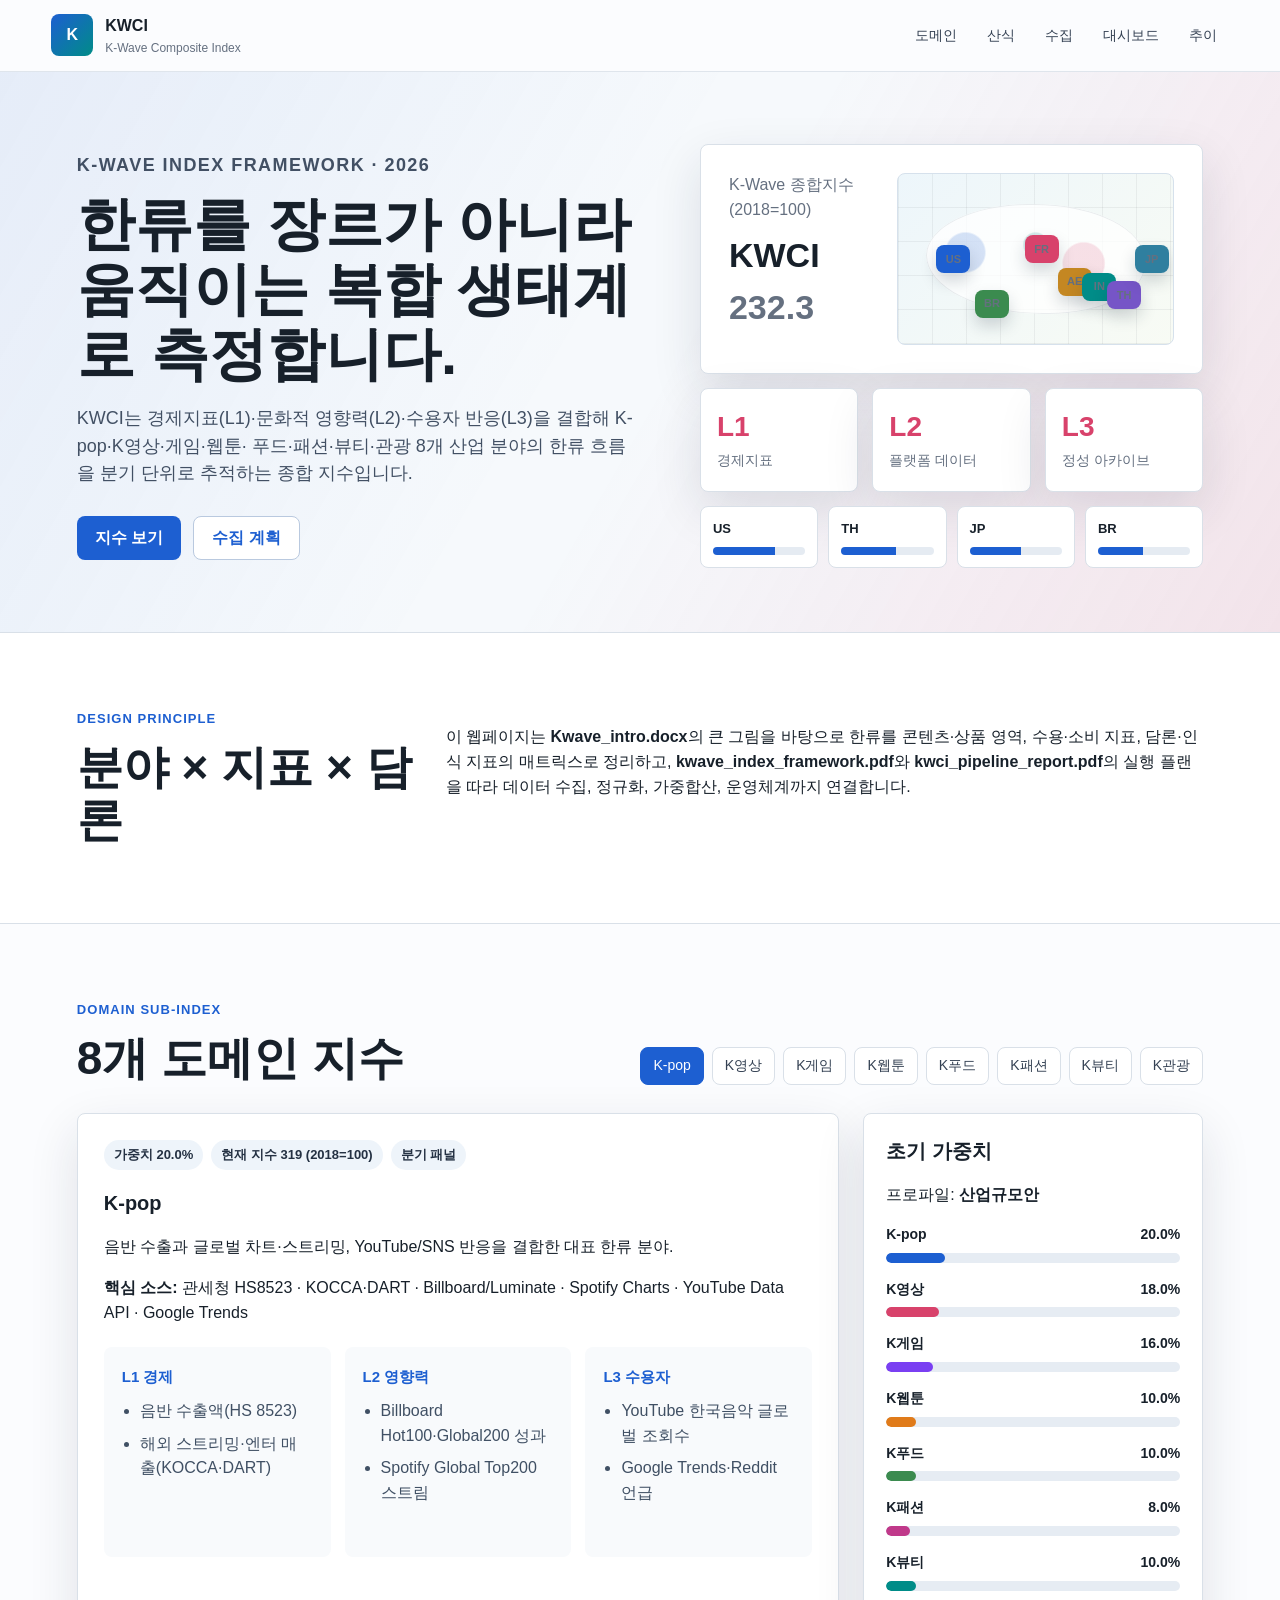
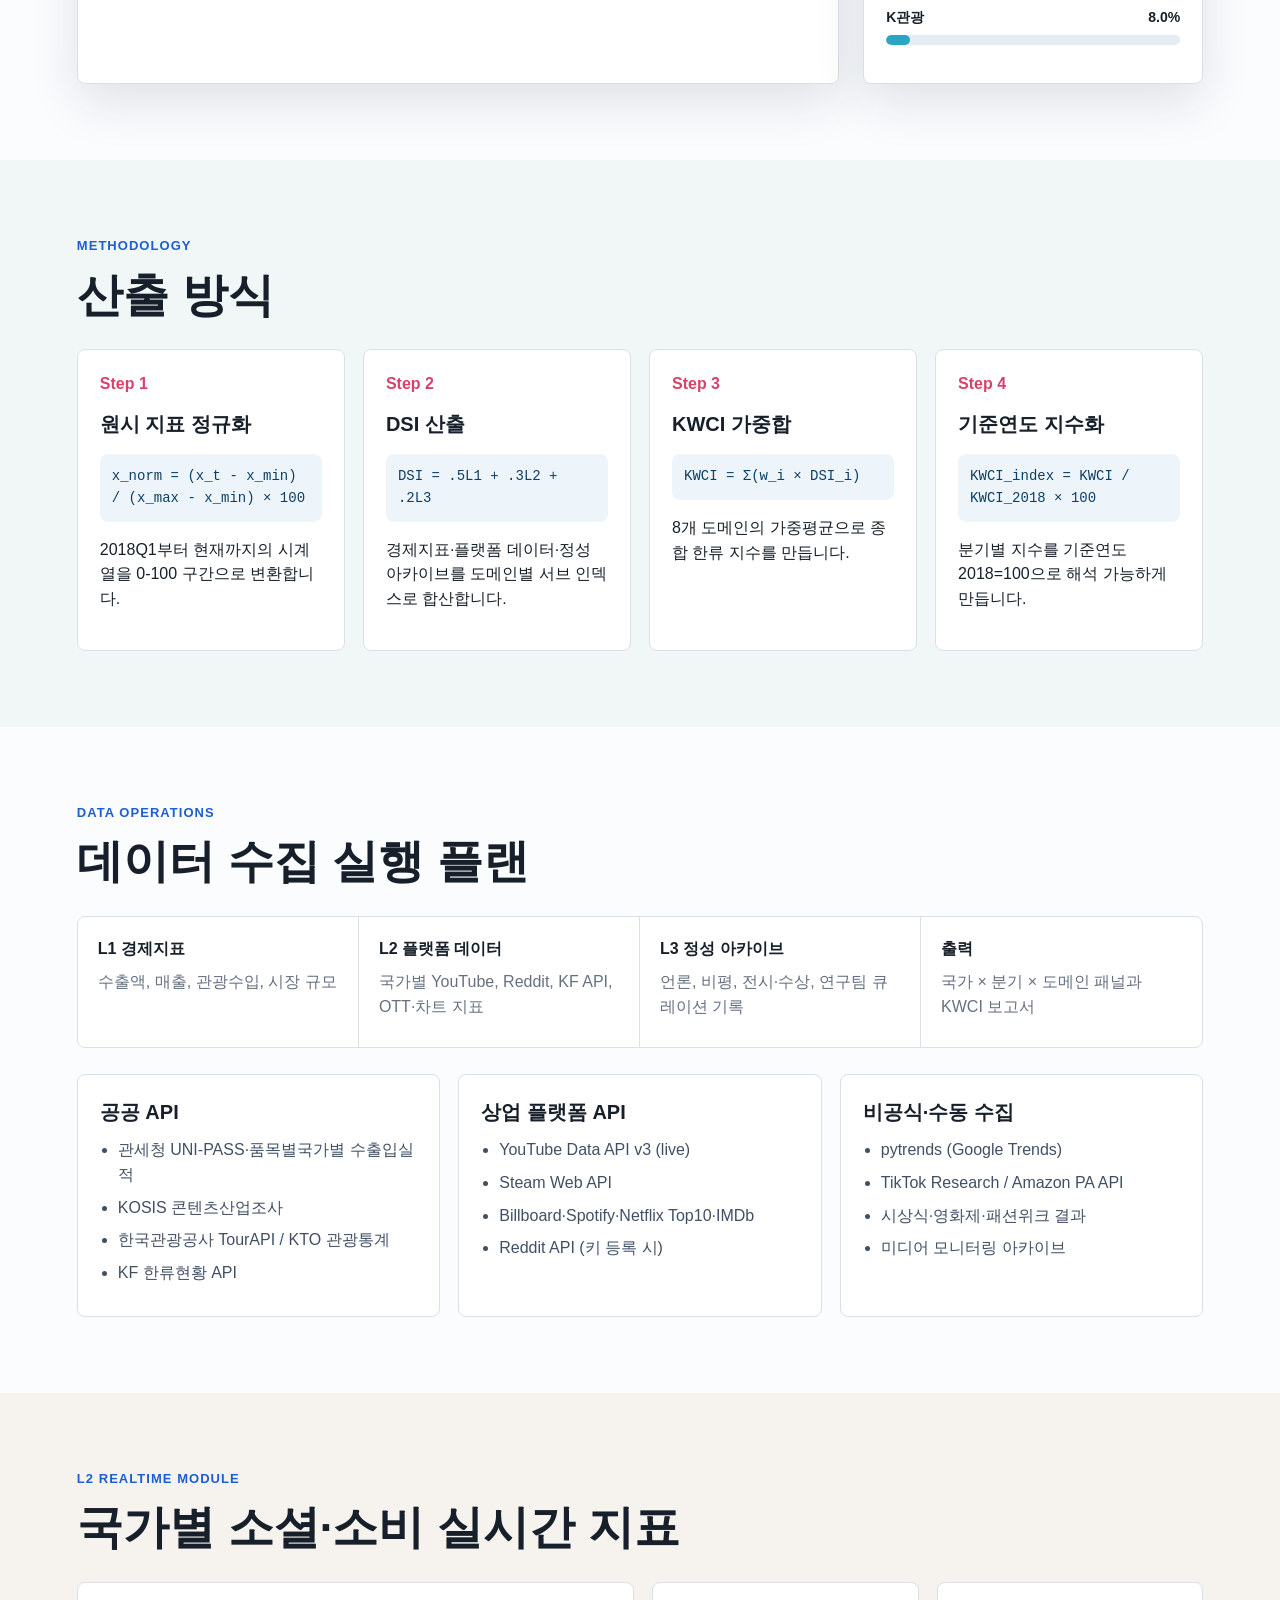
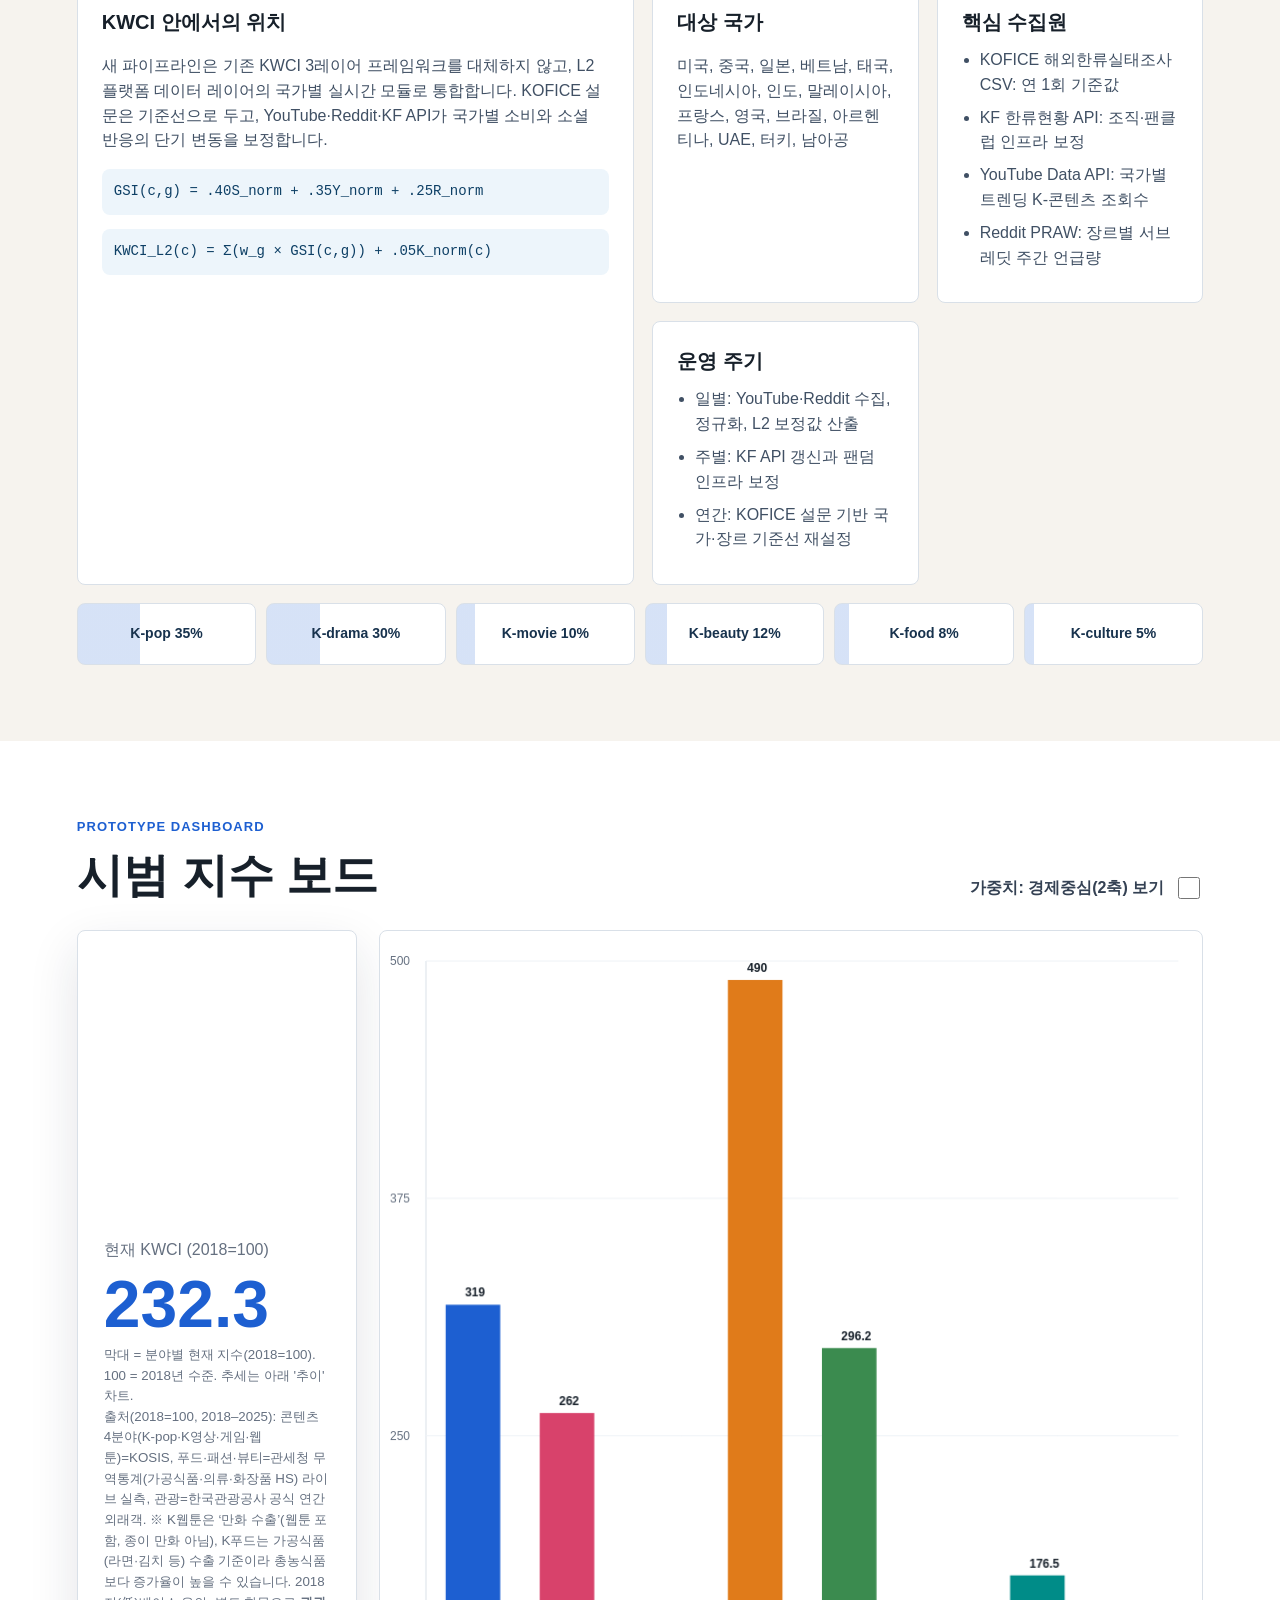
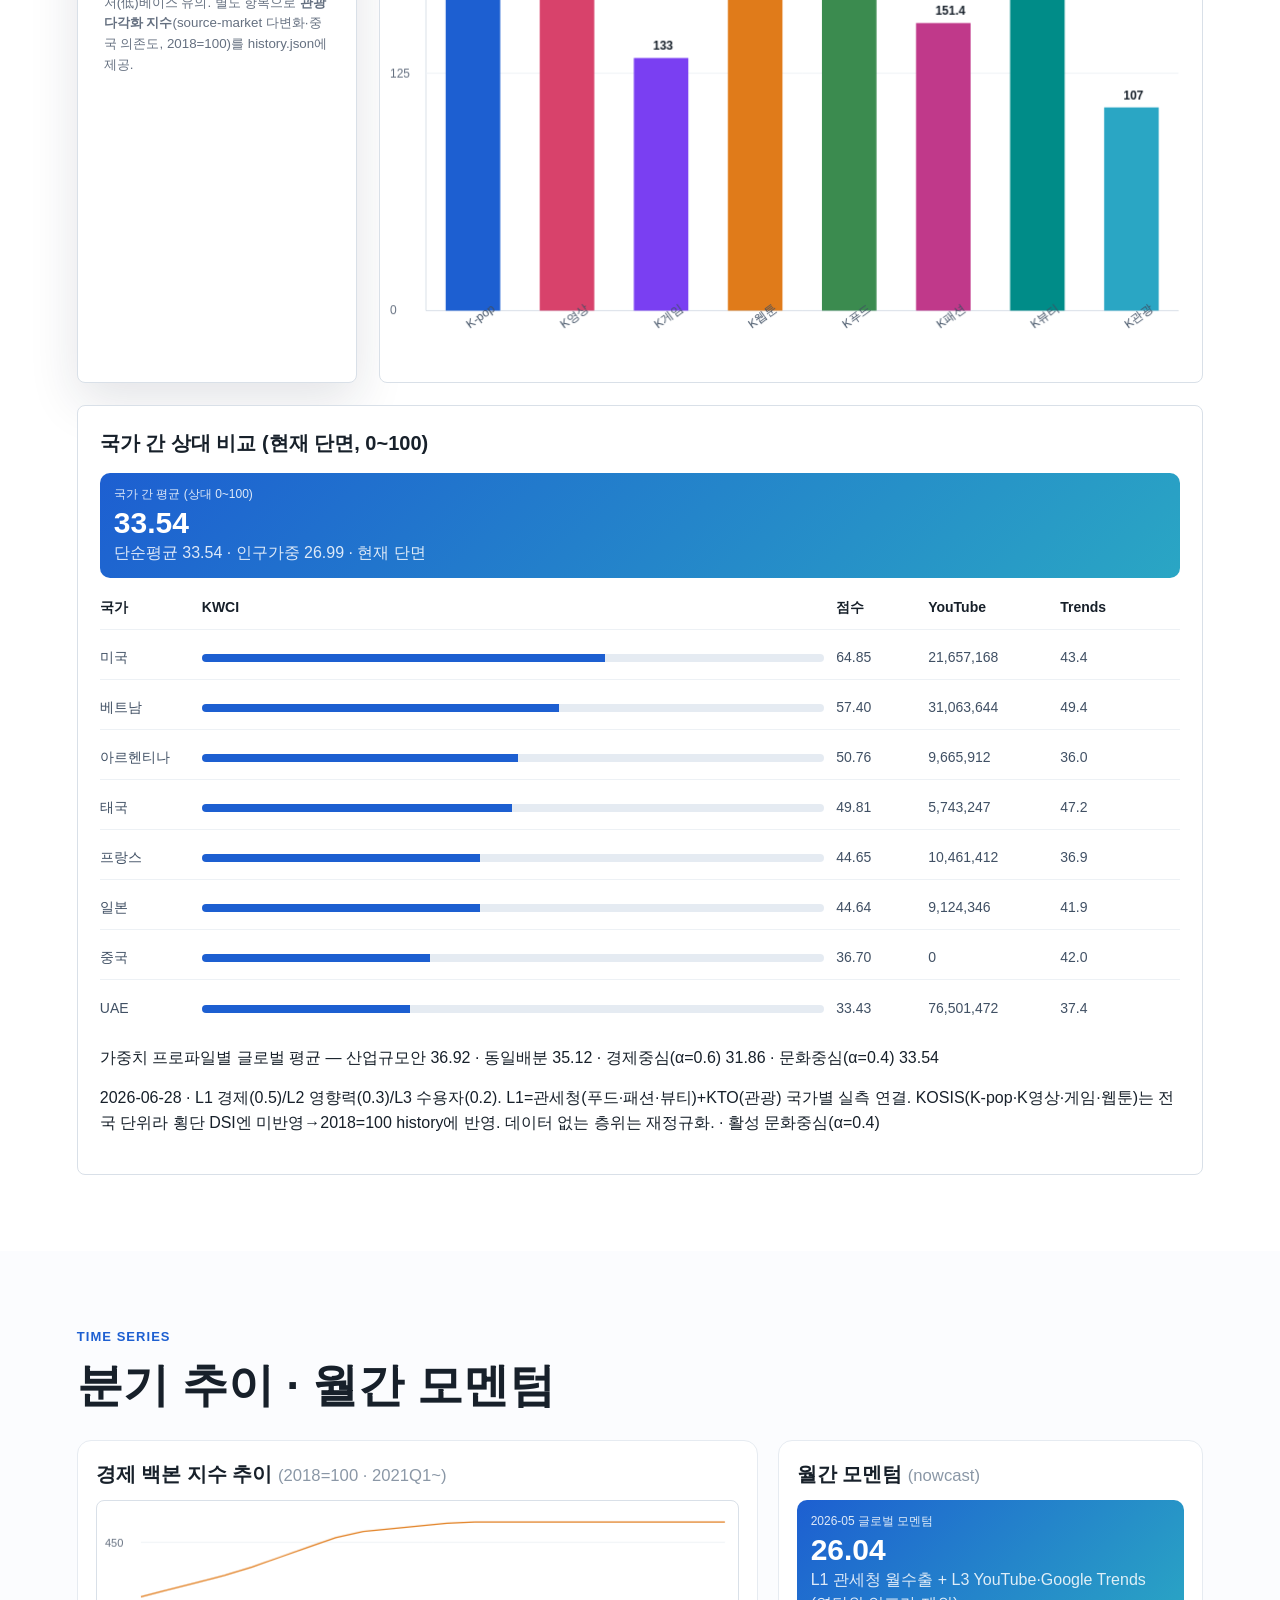
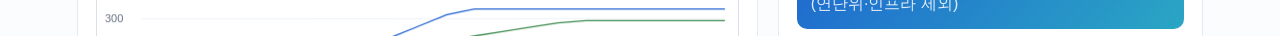
==== index.html @ 72e22518 "Add files via upload" ====
<!doctype html>
<html lang="ko">
<head>
  <meta charset="utf-8">
  <meta name="viewport" content="width=device-width, initial-scale=1">
  <title>KWCI | 종합 한류 지수</title>
  <link rel="stylesheet" href="styles.css">
  <style>
    .trends-grid{display:grid;grid-template-columns:1.6fr 1fr;gap:20px}
    @media(max-width:860px){.trends-grid{grid-template-columns:1fr}}
    .trend-card{background:#fff;border:1px solid #e6ebf1;border-radius:14px;padding:18px}
    .trend-card h3{margin:0 0 10px}
    .trend-card h3 small{color:#8a97a6;font-weight:500}
    #historyChart{width:100%;height:320px}
    .trend-legend{display:flex;flex-wrap:wrap;gap:10px;margin-top:10px}
    .trend-legend .lg{display:inline-flex;align-items:center;gap:5px;font-size:12px;color:#3a4654}
    .trend-legend .lg i{width:12px;height:12px;border-radius:3px;display:inline-block}
    .latest-row.mom{grid-template-columns:1fr 2fr auto}
  </style>
</head>
<body>
  <header class="topbar">
    <a class="brand" href="#overview" aria-label="KWCI 홈">
      <span class="brand-mark">K</span>
      <span>
        <strong>KWCI</strong>
        <small>K-Wave Composite Index</small>
      </span>
    </a>
    <nav aria-label="주요 섹션">
      <a href="#domains">도메인</a>
      <a href="#method">산식</a>
      <a href="#pipeline">수집</a>
      <a href="#dashboard">대시보드</a>
      <a href="#trends">추이</a>
    </nav>
  </header>

  <main>
    <section class="hero" id="overview">
      <div class="hero-copy">
        <p class="eyebrow">K-wave index framework · 2026</p>
        <h1>한류를 장르가 아니라 움직이는 복합 생태계로 측정합니다.</h1>
        <p>
          KWCI는 경제지표(L1)·문화적 영향력(L2)·수용자 반응(L3)을 결합해 K-pop·K영상·게임·웹툰·
          푸드·패션·뷰티·관광 8개 산업 분야의 한류 흐름을 분기 단위로 추적하는 종합 지수입니다.
        </p>
        <div class="hero-actions">
          <a class="button primary" href="#dashboard">지수 보기</a>
          <a class="button secondary" href="#pipeline">수집 계획</a>
        </div>
      </div>
      <div class="hero-panel" aria-label="지수 핵심 구조">
        <div class="score-card map-card">
          <div>
            <span>K-Wave 종합지수 (2018=100)</span>
            <strong>KWCI <span id="heroKwci">—</span></strong>
          </div>
          <div class="mini-map" aria-hidden="true">
            <span class="point us">US</span>
            <span class="point br">BR</span>
            <span class="point fr">FR</span>
            <span class="point ae">AE</span>
            <span class="point in">IN</span>
            <span class="point th">TH</span>
            <span class="point jp">JP</span>
          </div>
        </div>
        <div class="layer-grid">
          <div><b>L1</b><span>경제지표</span></div>
          <div><b>L2</b><span>플랫폼 데이터</span></div>
          <div><b>L3</b><span>정성 아카이브</span></div>
        </div>
        <div class="signal-strip" aria-label="국가별 샘플 지수">
          <span><b>US</b><i style="--v:67%"></i></span>
          <span><b>TH</b><i style="--v:59%"></i></span>
          <span><b>JP</b><i style="--v:55%"></i></span>
          <span><b>BR</b><i style="--v:49%"></i></span>
        </div>
      </div>
    </section>

    <section class="section intro">
      <div>
        <p class="eyebrow">Design Principle</p>
        <h2>분야 × 지표 × 담론</h2>
      </div>
      <p>
        이 웹페이지는 <b>Kwave_intro.docx</b>의 큰 그림을 바탕으로 한류를 콘텐츠·상품 영역,
        수용·소비 지표, 담론·인식 지표의 매트릭스로 정리하고, <b>kwave_index_framework.pdf</b>와
        <b>kwci_pipeline_report.pdf</b>의 실행 플랜을 따라 데이터 수집, 정규화, 가중합산, 운영체계까지 연결합니다.
      </p>
    </section>

    <section class="section" id="domains">
      <div class="section-head">
        <div>
          <p class="eyebrow">Domain Sub-Index</p>
          <h2>8개 도메인 지수</h2>
        </div>
        <div class="tabs" role="tablist" aria-label="도메인 선택"></div>
      </div>
      <div class="domain-layout">
        <article class="domain-detail" aria-live="polite"></article>
        <aside class="weight-panel">
          <h3>초기 가중치</h3>
          <div class="weight-list"></div>
        </aside>
      </div>
    </section>

    <section class="section method" id="method">
      <div class="section-head">
        <div>
          <p class="eyebrow">Methodology</p>
          <h2>산출 방식</h2>
        </div>
      </div>
      <div class="method-grid">
        <article>
          <span>Step 1</span>
          <h3>원시 지표 정규화</h3>
          <code>x_norm = (x_t - x_min) / (x_max - x_min) × 100</code>
          <p>2018Q1부터 현재까지의 시계열을 0-100 구간으로 변환합니다.</p>
        </article>
        <article>
          <span>Step 2</span>
          <h3>DSI 산출</h3>
          <code>DSI = .5L1 + .3L2 + .2L3</code>
          <p>경제지표·플랫폼 데이터·정성 아카이브를 도메인별 서브 인덱스로 합산합니다.</p>
        </article>
        <article>
          <span>Step 3</span>
          <h3>KWCI 가중합</h3>
          <code>KWCI = Σ(w_i × DSI_i)</code>
          <p>8개 도메인의 가중평균으로 종합 한류 지수를 만듭니다.</p>
        </article>
        <article>
          <span>Step 4</span>
          <h3>기준연도 지수화</h3>
          <code>KWCI_index = KWCI / KWCI_2018 × 100</code>
          <p>분기별 지수를 기준연도 2018=100으로 해석 가능하게 만듭니다.</p>
        </article>
      </div>
    </section>

    <section class="section pipeline" id="pipeline">
      <div class="section-head">
        <div>
          <p class="eyebrow">Data Operations</p>
          <h2>데이터 수집 실행 플랜</h2>
        </div>
      </div>
      <div class="pipeline-track">
        <div><b>L1 경제지표</b><span>수출액, 매출, 관광수입, 시장 규모</span></div>
        <div><b>L2 플랫폼 데이터</b><span>국가별 YouTube, Reddit, KF API, OTT·차트 지표</span></div>
        <div><b>L3 정성 아카이브</b><span>언론, 비평, 전시·수상, 연구팀 큐레이션 기록</span></div>
        <div><b>출력</b><span>국가 × 분기 × 도메인 패널과 KWCI 보고서</span></div>
      </div>
      <div class="source-grid"></div>
    </section>

    <section class="section l2-module" id="l2-module">
      <div class="section-head">
        <div>
          <p class="eyebrow">L2 Realtime Module</p>
          <h2>국가별 소셜·소비 실시간 지표</h2>
        </div>
      </div>
      <div class="module-layout">
        <article class="module-card lead">
          <h3>KWCI 안에서의 위치</h3>
          <p>
            새 파이프라인은 기존 KWCI 3레이어 프레임워크를 대체하지 않고, L2 플랫폼 데이터 레이어의
            국가별 실시간 모듈로 통합합니다. KOFICE 설문은 기준선으로 두고, YouTube·Reddit·KF API가
            국가별 소비와 소셜 반응의 단기 변동을 보정합니다.
          </p>
          <code>GSI(c,g) = .40S_norm + .35Y_norm + .25R_norm</code>
          <code>KWCI_L2(c) = Σ(w_g × GSI(c,g)) + .05K_norm(c)</code>
        </article>
        <article class="module-card">
          <h3>대상 국가</h3>
          <p>미국, 중국, 일본, 베트남, 태국, 인도네시아, 인도, 말레이시아, 프랑스, 영국, 브라질, 아르헨티나, UAE, 터키, 남아공</p>
        </article>
        <article class="module-card">
          <h3>핵심 수집원</h3>
          <ul>
            <li>KOFICE 해외한류실태조사 CSV: 연 1회 기준값</li>
            <li>KF 한류현황 API: 조직·팬클럽 인프라 보정</li>
            <li>YouTube Data API: 국가별 트렌딩 K-콘텐츠 조회수</li>
            <li>Reddit PRAW: 장르별 서브레딧 주간 언급량</li>
          </ul>
        </article>
        <article class="module-card">
          <h3>운영 주기</h3>
          <ul>
            <li>일별: YouTube·Reddit 수집, 정규화, L2 보정값 산출</li>
            <li>주별: KF API 갱신과 팬덤 인프라 보정</li>
            <li>연간: KOFICE 설문 기반 국가·장르 기준선 재설정</li>
          </ul>
        </article>
      </div>
      <div class="genre-strip" aria-label="L2 장르 가중치">
        <span style="--w:35">K-pop 35%</span>
        <span style="--w:30">K-drama 30%</span>
        <span style="--w:10">K-movie 10%</span>
        <span style="--w:12">K-beauty 12%</span>
        <span style="--w:8">K-food 8%</span>
        <span style="--w:5">K-culture 5%</span>
      </div>
    </section>

    <section class="section dashboard" id="dashboard">
      <div class="section-head">
        <div>
          <p class="eyebrow">Prototype Dashboard</p>
          <h2>시범 지수 보드</h2>
        </div>
        <label class="control">
          <span>가중치: 경제중심(2축) 보기</span>
          <input type="checkbox" id="diversityToggle">
        </label>
      </div>
      <div class="dashboard-grid">
        <div class="index-meter">
          <span>현재 KWCI (2018=100)</span>
          <strong id="kwciValue">—</strong>
          <small>막대 = 분야별 현재 지수(2018=100). 100 = 2018년 수준. 추세는 아래 '추이' 차트.</small>
          <small class="src-note">출처(2018=100, 2018–2025): 콘텐츠 4분야(K-pop·K영상·게임·웹툰)=KOSIS, 푸드·패션·뷰티=관세청 무역통계(가공식품·의류·화장품 HS) 라이브 실측, 관광=한국관광공사 공식 연간 외래객. ※ K웹툰은 ‘만화 수출’(웹툰 포함, 종이 만화 아님), K푸드는 가공식품(라면·김치 등) 수출 기준이라 총농식품보다 증가율이 높을 수 있습니다. 2018 저(低)베이스 유의. 별도 항목으로 <b>관광 다각화 지수</b>(source-market 다변화·중국 의존도, 2018=100)를 history.json에 제공.</small>
        </div>
        <canvas id="barChart" width="900" height="420" aria-label="도메인별 DSI 막대그래프"></canvas>
        <div class="live-panel">
          <h3>국가 간 상대 비교 (현재 단면, 0~100)</h3>
          <div id="l2Latest">아직 산출 파일을 읽지 못했습니다.</div>
        </div>
      </div>
    </section>

    <section class="section trends" id="trends">
      <div class="section-head">
        <div>
          <p class="eyebrow">Time Series</p>
          <h2>분기 추이 · 월간 모멘텀</h2>
        </div>
      </div>
      <div class="trends-grid">
        <div class="trend-card">
          <h3>경제 백본 지수 추이 <small>(2018=100 · 2021Q1~)</small></h3>
          <canvas id="historyChart" height="320" aria-label="분기별 경제 백본 지수 라인차트"></canvas>
          <div id="historyLegend" class="trend-legend"></div>
          <p class="muted-line" id="historyNote"></p>
        </div>
        <div class="trend-card">
          <h3>월간 모멘텀 <small>(nowcast)</small></h3>
          <div id="momentumPanel">아직 산출 파일을 읽지 못했습니다.</div>
        </div>
      </div>
    </section>
  </main>

  <footer>
    <p>Source basis: Kwave_intro.docx · kwave_index_framework.pdf · kwci_pipeline_report.pdf</p>
    <p>Built as a local prototype for data collection, research writing, and visual design.</p>
  </footer>

  <script src="script.js"></script>
</body>
</html>
---- styles.css ----
:root {
  color-scheme: light;
  --ink: #17202a;
  --muted: #657080;
  --line: #d9e0e8;
  --paper: #fbfcfe;
  --panel: #ffffff;
  --blue: #1d5fd1;
  --teal: #008c88;
  --rose: #d8426b;
  --gold: #c48722;
  --green: #3b8b4f;
  --shadow: 0 18px 50px rgba(24, 37, 56, 0.12);
}

* {
  box-sizing: border-box;
}

html {
  scroll-behavior: smooth;
}

body {
  margin: 0;
  font-family: "Segoe UI", "Noto Sans KR", Arial, sans-serif;
  color: var(--ink);
  background: var(--paper);
  line-height: 1.55;
}

a {
  color: inherit;
  text-decoration: none;
}

.topbar {
  position: sticky;
  top: 0;
  z-index: 20;
  display: flex;
  align-items: center;
  justify-content: space-between;
  min-height: 72px;
  padding: 12px clamp(20px, 4vw, 64px);
  border-bottom: 1px solid rgba(217, 224, 232, 0.8);
  background: rgba(251, 252, 254, 0.92);
  backdrop-filter: blur(16px);
}

.brand {
  display: inline-flex;
  align-items: center;
  gap: 12px;
}

.brand-mark {
  display: grid;
  width: 42px;
  height: 42px;
  place-items: center;
  border-radius: 8px;
  color: #fff;
  background: linear-gradient(135deg, var(--blue), var(--teal));
  font-weight: 800;
}

.brand strong,
.brand small {
  display: block;
}

.brand small {
  color: var(--muted);
  font-size: 12px;
}

nav {
  display: flex;
  gap: 6px;
}

nav a,
.button,
.tabs button {
  border-radius: 8px;
  transition: 0.18s ease;
}

nav a {
  padding: 9px 12px;
  color: #344153;
  font-size: 14px;
}

nav a:hover,
.tabs button:hover {
  background: #edf3fa;
}

.hero {
  display: grid;
  grid-template-columns: minmax(0, 1fr) minmax(360px, 0.9fr);
  gap: clamp(28px, 5vw, 64px);
  min-height: auto;
  padding: clamp(44px, 6vw, 72px) clamp(20px, 6vw, 90px) clamp(36px, 5vw, 64px);
  align-items: center;
  background:
    linear-gradient(120deg, rgba(29, 95, 209, 0.08), transparent 46%),
    linear-gradient(300deg, rgba(216, 66, 107, 0.12), transparent 48%),
    #f6f9fc;
}

.hero h1 {
  max-width: 900px;
  margin: 0;
  font-size: clamp(34px, 4.6vw, 58px);
  line-height: 1.12;
  letter-spacing: 0;
}

.hero p {
  max-width: 720px;
  color: #425064;
  font-size: 18px;
}

.eyebrow {
  margin: 0 0 12px;
  color: var(--blue);
  font-size: 13px;
  font-weight: 800;
  letter-spacing: 0.08em;
  text-transform: uppercase;
}

.hero-actions {
  display: flex;
  flex-wrap: wrap;
  gap: 12px;
  margin-top: 28px;
}

.button {
  display: inline-flex;
  align-items: center;
  min-height: 44px;
  padding: 0 18px;
  font-weight: 700;
}

.button.primary {
  color: #fff;
  background: var(--blue);
}

.button.primary:hover {
  background: #154ba7;
}

.button.secondary {
  color: var(--blue);
  border: 1px solid #b9c9df;
  background: #fff;
}

.hero-panel {
  display: grid;
  gap: 14px;
}

.score-card,
.layer-grid div,
.domain-detail,
.weight-panel,
.method-grid article,
.source-grid article,
.module-card,
.index-meter {
  border: 1px solid var(--line);
  border-radius: 8px;
  background: var(--panel);
  box-shadow: var(--shadow);
}

.score-card {
  padding: 28px;
}

.map-card {
  display: grid;
  grid-template-columns: minmax(150px, 0.42fr) minmax(0, 1fr);
  gap: 18px;
  align-items: stretch;
}

.score-card span,
.index-meter span,
.index-meter small {
  color: var(--muted);
}

.score-card strong {
  display: block;
  margin-top: 6px;
  font-size: 34px;
}

.mini-map {
  position: relative;
  min-height: 172px;
  overflow: hidden;
  border: 1px solid #d6e1ec;
  border-radius: 8px;
  background:
    linear-gradient(90deg, rgba(23, 32, 42, 0.06) 1px, transparent 1px),
    linear-gradient(0deg, rgba(23, 32, 42, 0.06) 1px, transparent 1px),
    linear-gradient(135deg, #edf6fb, #f8fbf4);
  background-size: 34px 34px, 34px 34px, auto;
}

.mini-map::before {
  position: absolute;
  inset: 30px 28px;
  content: "";
  border-radius: 48% 52% 45% 55%;
  background:
    radial-gradient(circle at 18% 44%, rgba(29, 95, 209, 0.18) 0 10%, transparent 11%),
    radial-gradient(circle at 50% 37%, rgba(0, 140, 136, 0.16) 0 9%, transparent 10%),
    radial-gradient(circle at 72% 54%, rgba(216, 66, 107, 0.16) 0 12%, transparent 13%),
    rgba(255, 255, 255, 0.76);
  box-shadow: inset 0 0 0 1px rgba(101, 112, 128, 0.12);
}

.point {
  position: absolute;
  z-index: 1;
  display: grid;
  width: 34px;
  height: 28px;
  place-items: center;
  border-radius: 8px;
  color: #fff;
  background: var(--blue);
  font-size: 11px;
  font-weight: 800;
  box-shadow: 0 8px 16px rgba(24, 37, 56, 0.18);
}

.point.us { left: 14%; top: 42%; background: var(--blue); }
.point.br { left: 28%; top: 68%; background: var(--green); }
.point.fr { left: 46%; top: 36%; background: var(--rose); }
.point.ae { left: 58%; top: 55%; background: var(--gold); }
.point.in { left: 67%; top: 58%; background: var(--teal); }
.point.th { left: 76%; top: 63%; background: #7655c7; }
.point.jp { left: 86%; top: 42%; background: #2f7f9f; }

.layer-grid {
  display: grid;
  grid-template-columns: repeat(3, 1fr);
  gap: 14px;
}

.layer-grid div {
  min-height: 104px;
  padding: 16px;
}

.layer-grid b {
  display: block;
  color: var(--rose);
  font-size: 28px;
}

.layer-grid span {
  color: var(--muted);
  font-size: 14px;
}

.signal-strip {
  display: grid;
  grid-template-columns: repeat(4, 1fr);
  gap: 10px;
}

.signal-strip span {
  display: grid;
  gap: 8px;
  min-height: 58px;
  padding: 12px;
  border: 1px solid var(--line);
  border-radius: 8px;
  background: #fff;
}

.signal-strip b {
  font-size: 13px;
}

.signal-strip i {
  display: block;
  height: 8px;
  border-radius: 999px;
  background:
    linear-gradient(90deg, var(--blue) var(--v), #e5ebf2 0);
}

.section {
  padding: 76px clamp(20px, 6vw, 90px);
}

.intro {
  display: grid;
  grid-template-columns: minmax(220px, 0.45fr) minmax(0, 1fr);
  gap: 28px;
  border-top: 1px solid var(--line);
  border-bottom: 1px solid var(--line);
  background: #fff;
}

h2 {
  margin: 0;
  font-size: clamp(28px, 4vw, 46px);
  line-height: 1.15;
  letter-spacing: 0;
}

h3 {
  margin: 0 0 10px;
  font-size: 20px;
}

.section-head {
  display: flex;
  align-items: end;
  justify-content: space-between;
  gap: 24px;
  margin-bottom: 28px;
}

.tabs {
  display: flex;
  flex-wrap: wrap;
  justify-content: flex-end;
  gap: 8px;
}

.tabs button {
  min-height: 38px;
  border: 1px solid var(--line);
  padding: 0 12px;
  color: #344153;
  background: #fff;
  cursor: pointer;
  font: inherit;
  font-size: 14px;
}

.tabs button[aria-selected="true"] {
  color: #fff;
  border-color: var(--blue);
  background: var(--blue);
}

.domain-layout {
  display: grid;
  grid-template-columns: minmax(0, 1fr) 340px;
  gap: 24px;
}

.domain-detail {
  min-height: 470px;
  padding: 26px;
}

.domain-kicker {
  display: flex;
  flex-wrap: wrap;
  gap: 8px;
  margin-bottom: 18px;
}

.pill {
  display: inline-flex;
  align-items: center;
  min-height: 30px;
  border-radius: 999px;
  padding: 0 10px;
  color: #243143;
  background: #eef4fa;
  font-size: 13px;
  font-weight: 700;
}

.indicator-grid {
  display: grid;
  grid-template-columns: repeat(3, 1fr);
  gap: 14px;
  margin-top: 22px;
}

.indicator-grid article {
  min-height: 210px;
  border-radius: 8px;
  padding: 18px;
  background: #f8fafc;
}

.indicator-grid h4 {
  margin: 0 0 10px;
  color: var(--blue);
  font-size: 15px;
}

.indicator-grid ul,
.source-grid ul {
  margin: 0;
  padding-left: 18px;
}

.indicator-grid li,
.source-grid li {
  margin: 8px 0;
  color: #405064;
}

.weight-panel {
  padding: 22px;
}

.weight-row {
  margin: 16px 0;
}

.weight-row header {
  display: flex;
  justify-content: space-between;
  margin-bottom: 7px;
  font-size: 14px;
  font-weight: 700;
}

.bar {
  height: 10px;
  overflow: hidden;
  border-radius: 99px;
  background: #e6ecf3;
}

.bar span {
  display: block;
  height: 100%;
  border-radius: inherit;
  background: linear-gradient(90deg, var(--blue), var(--teal));
}

.method {
  background: #f1f6f7;
}

.method-grid,
.source-grid {
  display: grid;
  grid-template-columns: repeat(4, 1fr);
  gap: 18px;
}

.method-grid article,
.source-grid article {
  padding: 22px;
  box-shadow: none;
}

.method-grid span {
  display: inline-block;
  margin-bottom: 12px;
  color: var(--rose);
  font-weight: 800;
}

code {
  display: block;
  overflow-x: auto;
  margin: 14px 0;
  padding: 12px;
  border-radius: 8px;
  color: #0d3f65;
  background: #edf5fb;
  font-family: Consolas, monospace;
  font-size: 14px;
}

.pipeline-track {
  display: grid;
  grid-template-columns: repeat(4, 1fr);
  gap: 0;
  margin-bottom: 26px;
  border: 1px solid var(--line);
  border-radius: 8px;
  overflow: hidden;
  background: #fff;
}

.pipeline-track div {
  min-height: 130px;
  padding: 20px;
  border-right: 1px solid var(--line);
}

.pipeline-track div:last-child {
  border-right: 0;
}

.pipeline-track b,
.pipeline-track span {
  display: block;
}

.pipeline-track span {
  margin-top: 8px;
  color: var(--muted);
}

.source-grid {
  grid-template-columns: repeat(3, 1fr);
}

.l2-module {
  background: #f6f3ee;
}

.module-layout {
  display: grid;
  grid-template-columns: minmax(0, 1.15fr) repeat(2, minmax(220px, 0.55fr));
  gap: 18px;
}

.module-card {
  padding: 24px;
  box-shadow: none;
}

.module-card.lead {
  grid-row: span 2;
}

.module-card p {
  color: #405064;
}

.module-card ul {
  margin: 0;
  padding-left: 18px;
}

.module-card li {
  margin: 8px 0;
  color: #405064;
}

.genre-strip {
  display: grid;
  grid-template-columns: repeat(6, minmax(0, 1fr));
  gap: 10px;
  margin-top: 18px;
}

.genre-strip span {
  display: grid;
  min-height: 62px;
  place-items: center;
  border: 1px solid var(--line);
  border-radius: 8px;
  color: #17324d;
  background:
    linear-gradient(90deg, rgba(29, 95, 209, 0.18) calc(var(--w) * 1%), transparent 0),
    #fff;
  font-size: 14px;
  font-weight: 800;
  text-align: center;
}

.dashboard {
  background: #fff;
}

.control {
  display: inline-flex;
  align-items: center;
  gap: 10px;
  color: #344153;
  font-weight: 700;
}

.control input {
  width: 22px;
  height: 22px;
  accent-color: var(--blue);
}

.dashboard-grid {
  display: grid;
  grid-template-columns: 280px minmax(0, 1fr);
  gap: 22px;
  align-items: stretch;
}

.index-meter {
  display: flex;
  flex-direction: column;
  justify-content: center;
  min-height: 280px;
  padding: 26px;
}

.index-meter strong {
  margin: 8px 0;
  color: var(--blue);
  font-size: 66px;
  line-height: 1;
}

canvas {
  width: 100%;
  min-height: 280px;
  border: 1px solid var(--line);
  border-radius: 8px;
  background: #fff;
}

.live-panel {
  grid-column: 1 / -1;
  border: 1px solid var(--line);
  border-radius: 8px;
  padding: 22px;
  background: #fff;
}

.live-panel h3 {
  margin-bottom: 14px;
}

.latest-table {
  display: grid;
  gap: 8px;
}

.latest-row {
  display: grid;
  grid-template-columns: 90px minmax(0, 1fr) 80px 120px 120px;
  gap: 12px;
  align-items: center;
  min-height: 42px;
  border-bottom: 1px solid #edf1f5;
  color: #405064;
  font-size: 14px;
}

.latest-row:first-child {
  color: var(--ink);
  font-weight: 800;
}

.latest-row:last-child {
  border-bottom: 0;
}

.latest-score {
  height: 8px;
  border-radius: 999px;
  background: linear-gradient(90deg, var(--blue) var(--v), #e5ebf2 0);
}

footer {
  display: flex;
  flex-wrap: wrap;
  justify-content: space-between;
  gap: 12px;
  padding: 24px clamp(20px, 6vw, 90px);
  color: var(--muted);
  border-top: 1px solid var(--line);
  background: #f8fafc;
  font-size: 13px;
}

footer p {
  margin: 0;
}

@media (max-width: 980px) {
  .hero,
  .intro,
  .domain-layout,
  .dashboard-grid {
    grid-template-columns: 1fr;
  }

  .method-grid,
  .source-grid,
  .module-layout,
  .pipeline-track {
    grid-template-columns: repeat(2, 1fr);
  }

  .module-card.lead {
    grid-row: auto;
    grid-column: 1 / -1;
  }

  .genre-strip {
    grid-template-columns: repeat(3, 1fr);
  }

  .latest-row {
    grid-template-columns: 64px minmax(0, 1fr) 58px;
  }

  .latest-row span:nth-child(4),
  .latest-row span:nth-child(5) {
    display: none;
  }

  .weight-panel {
    order: -1;
  }
}

@media (max-width: 680px) {
  .topbar,
  .section-head {
    align-items: flex-start;
    flex-direction: column;
  }

  nav {
    width: 100%;
    overflow-x: auto;
    padding-bottom: 4px;
  }

  .hero {
    min-height: auto;
    padding-top: 36px;
    gap: 26px;
  }

  .hero h1 {
    font-size: 32px;
    line-height: 1.18;
  }

  .hero p {
    font-size: 16px;
  }

  .hero-panel {
    gap: 10px;
  }

  .map-card {
    gap: 12px;
    padding: 18px;
  }

  .score-card strong {
    font-size: 28px;
  }

  .mini-map {
    min-height: 132px;
  }

  .layer-grid {
    grid-template-columns: repeat(3, minmax(0, 1fr));
    gap: 8px;
  }

  .layer-grid div {
    min-height: 82px;
    padding: 11px;
  }

  .layer-grid b {
    font-size: 22px;
  }

  .layer-grid span {
    font-size: 12px;
  }

  .signal-strip {
    grid-template-columns: repeat(2, minmax(0, 1fr));
  }

  .map-card,
  .indicator-grid,
  .method-grid,
  .source-grid,
  .module-layout,
  .genre-strip,
  .pipeline-track {
    grid-template-columns: 1fr;
  }

  .pipeline-track div {
    border-right: 0;
    border-bottom: 1px solid var(--line);
  }

  .pipeline-track div:last-child {
    border-bottom: 0;
  }
}

/* KWCI 대시보드 — 글로벌 헤드라인 패널 (8분야 DSI 개편) */
.latest-headline{display:flex;flex-direction:column;gap:2px;padding:12px 14px;margin-bottom:10px;
  border-radius:10px;background:linear-gradient(135deg,#1d5fd1,#2aa6c4);color:#fff}
.latest-headline span:first-child{font-size:12px;opacity:.85}
.latest-headline strong{font-size:30px;line-height:1.1;font-weight:800}
.latest-headline .muted-line{color:rgba(255,255,255,.85)}
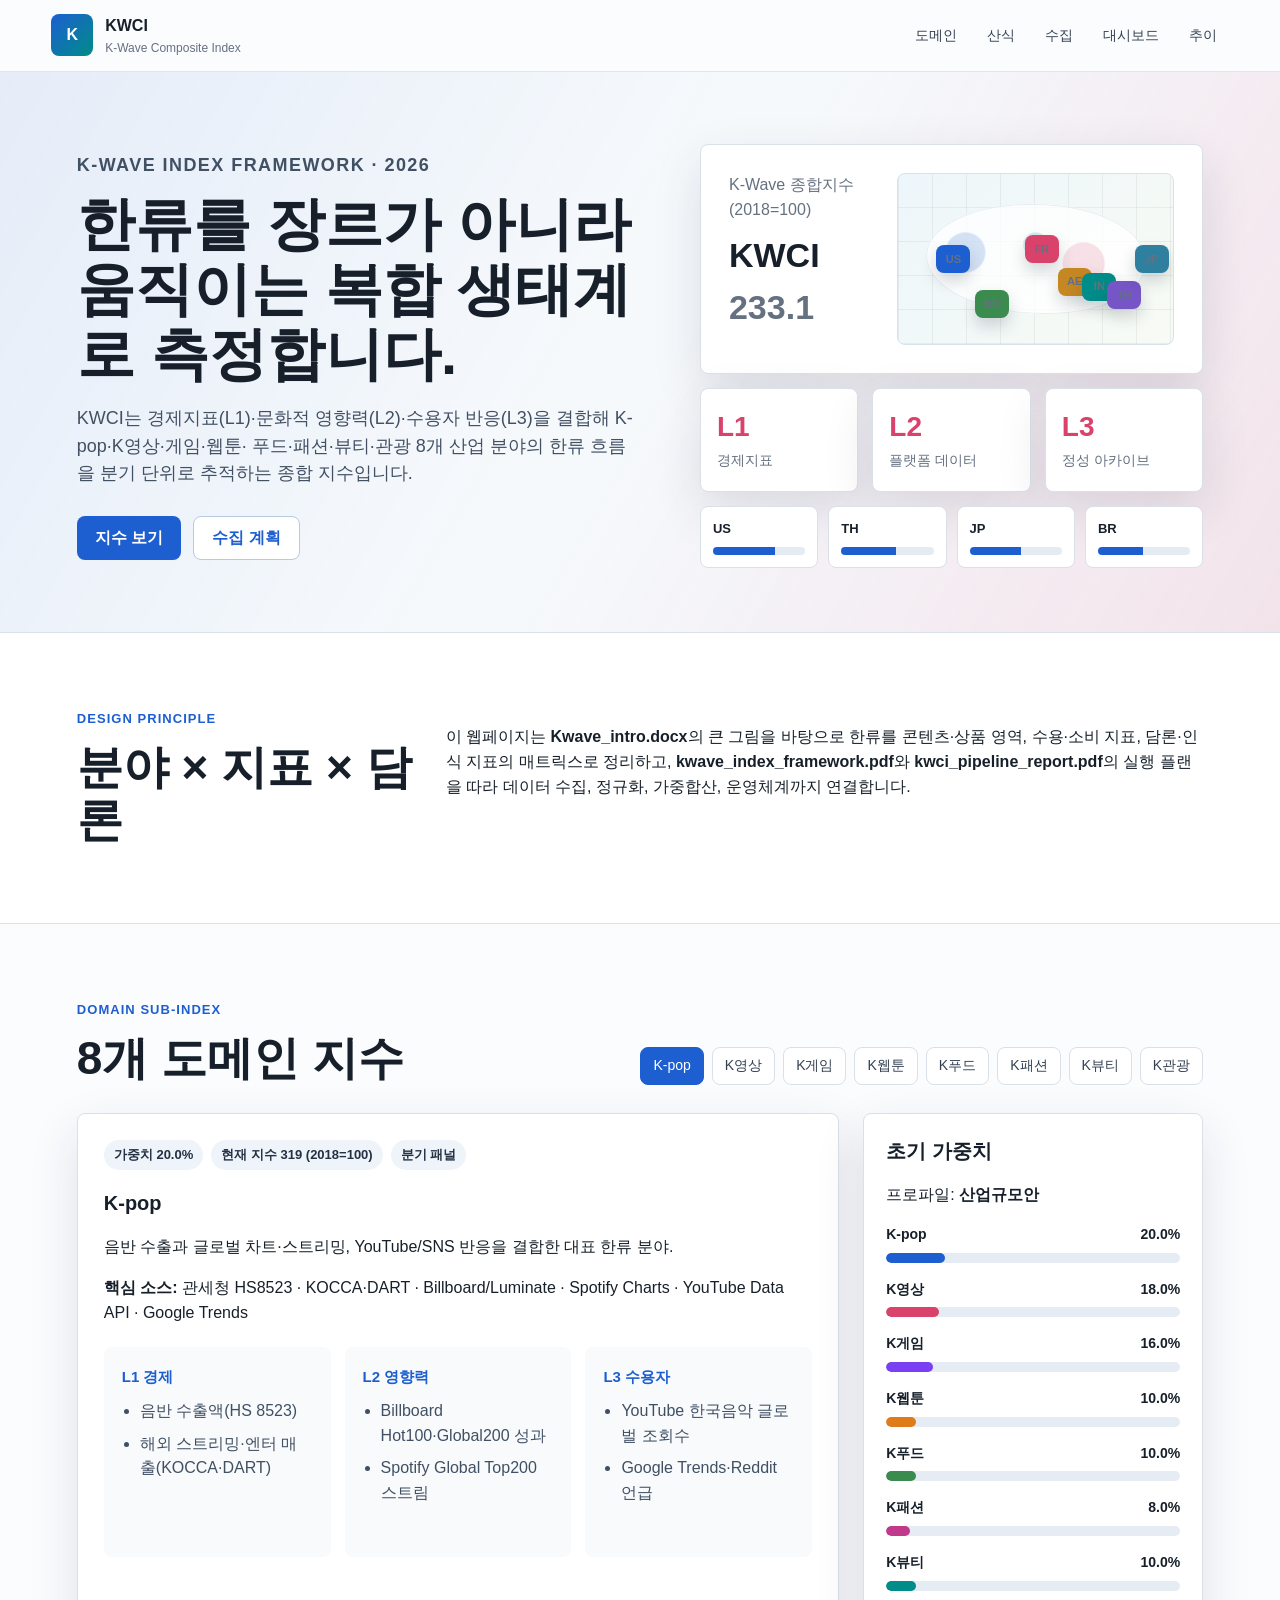
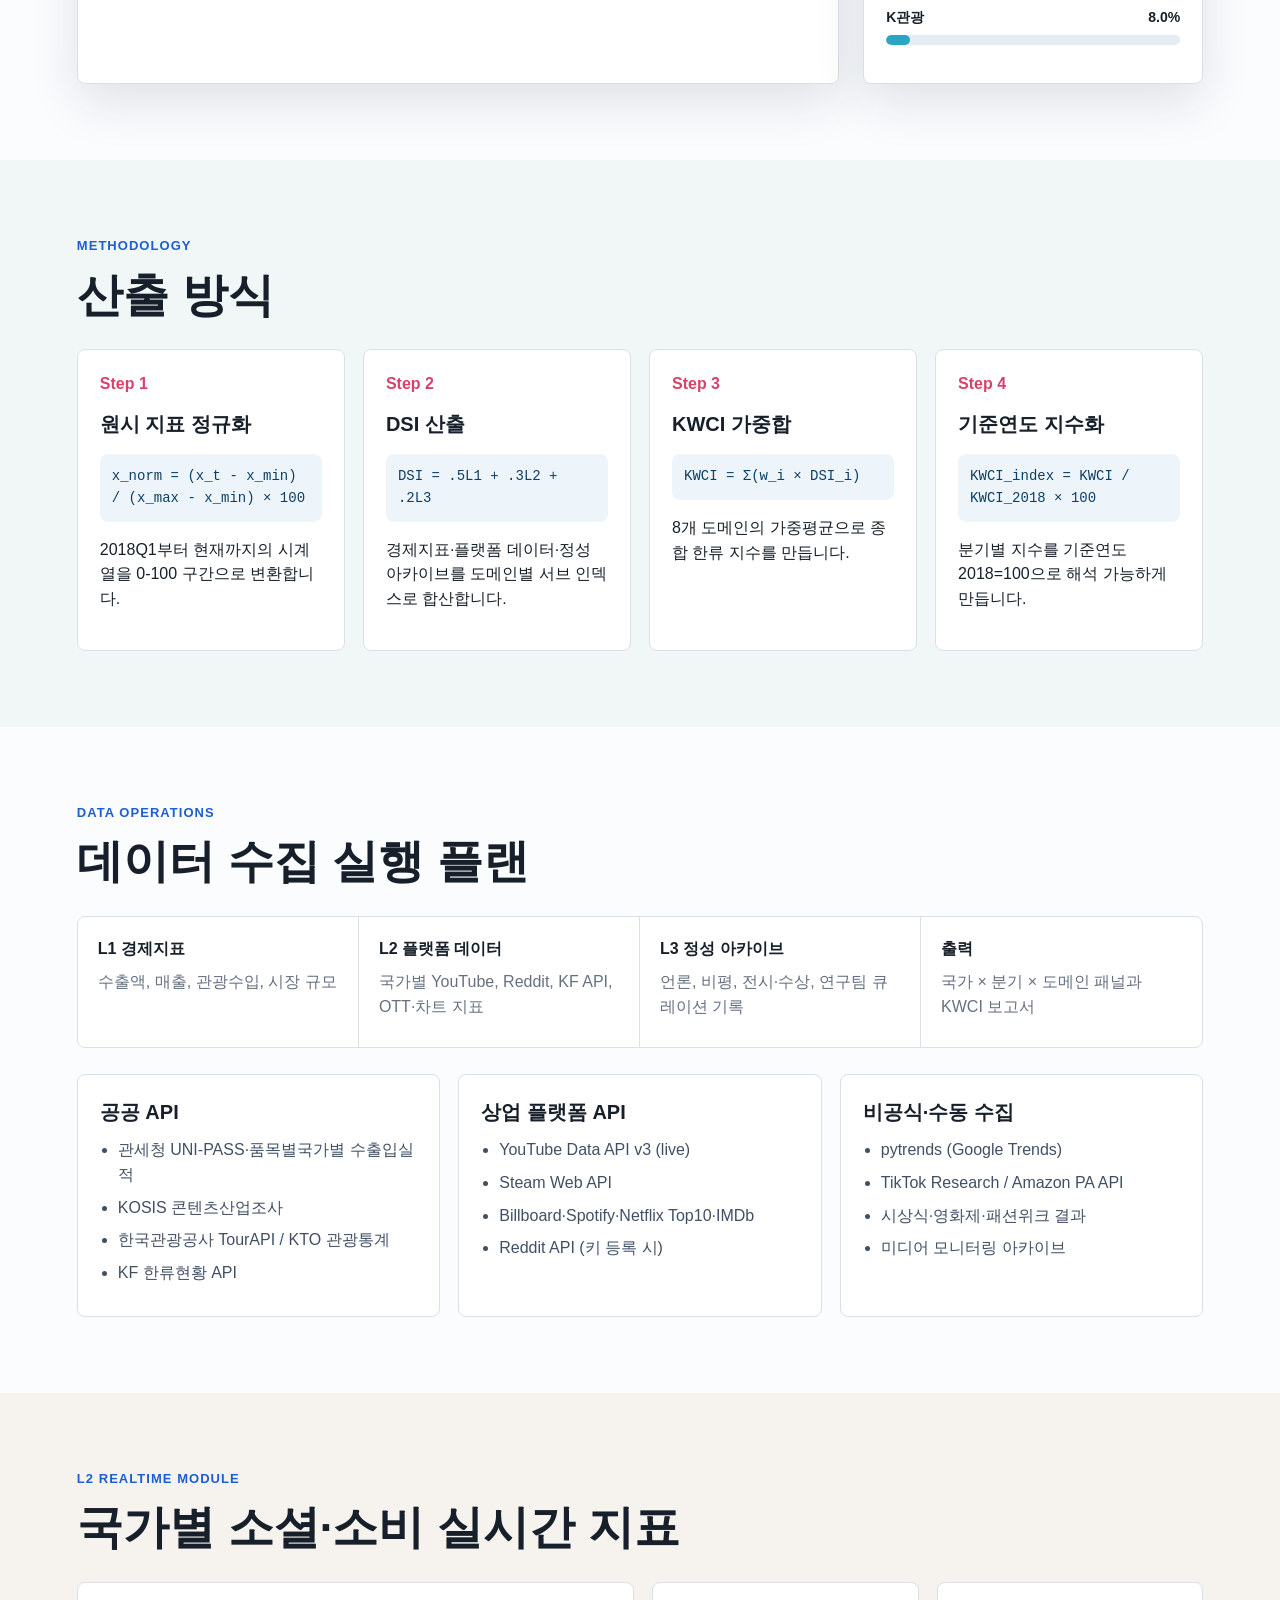
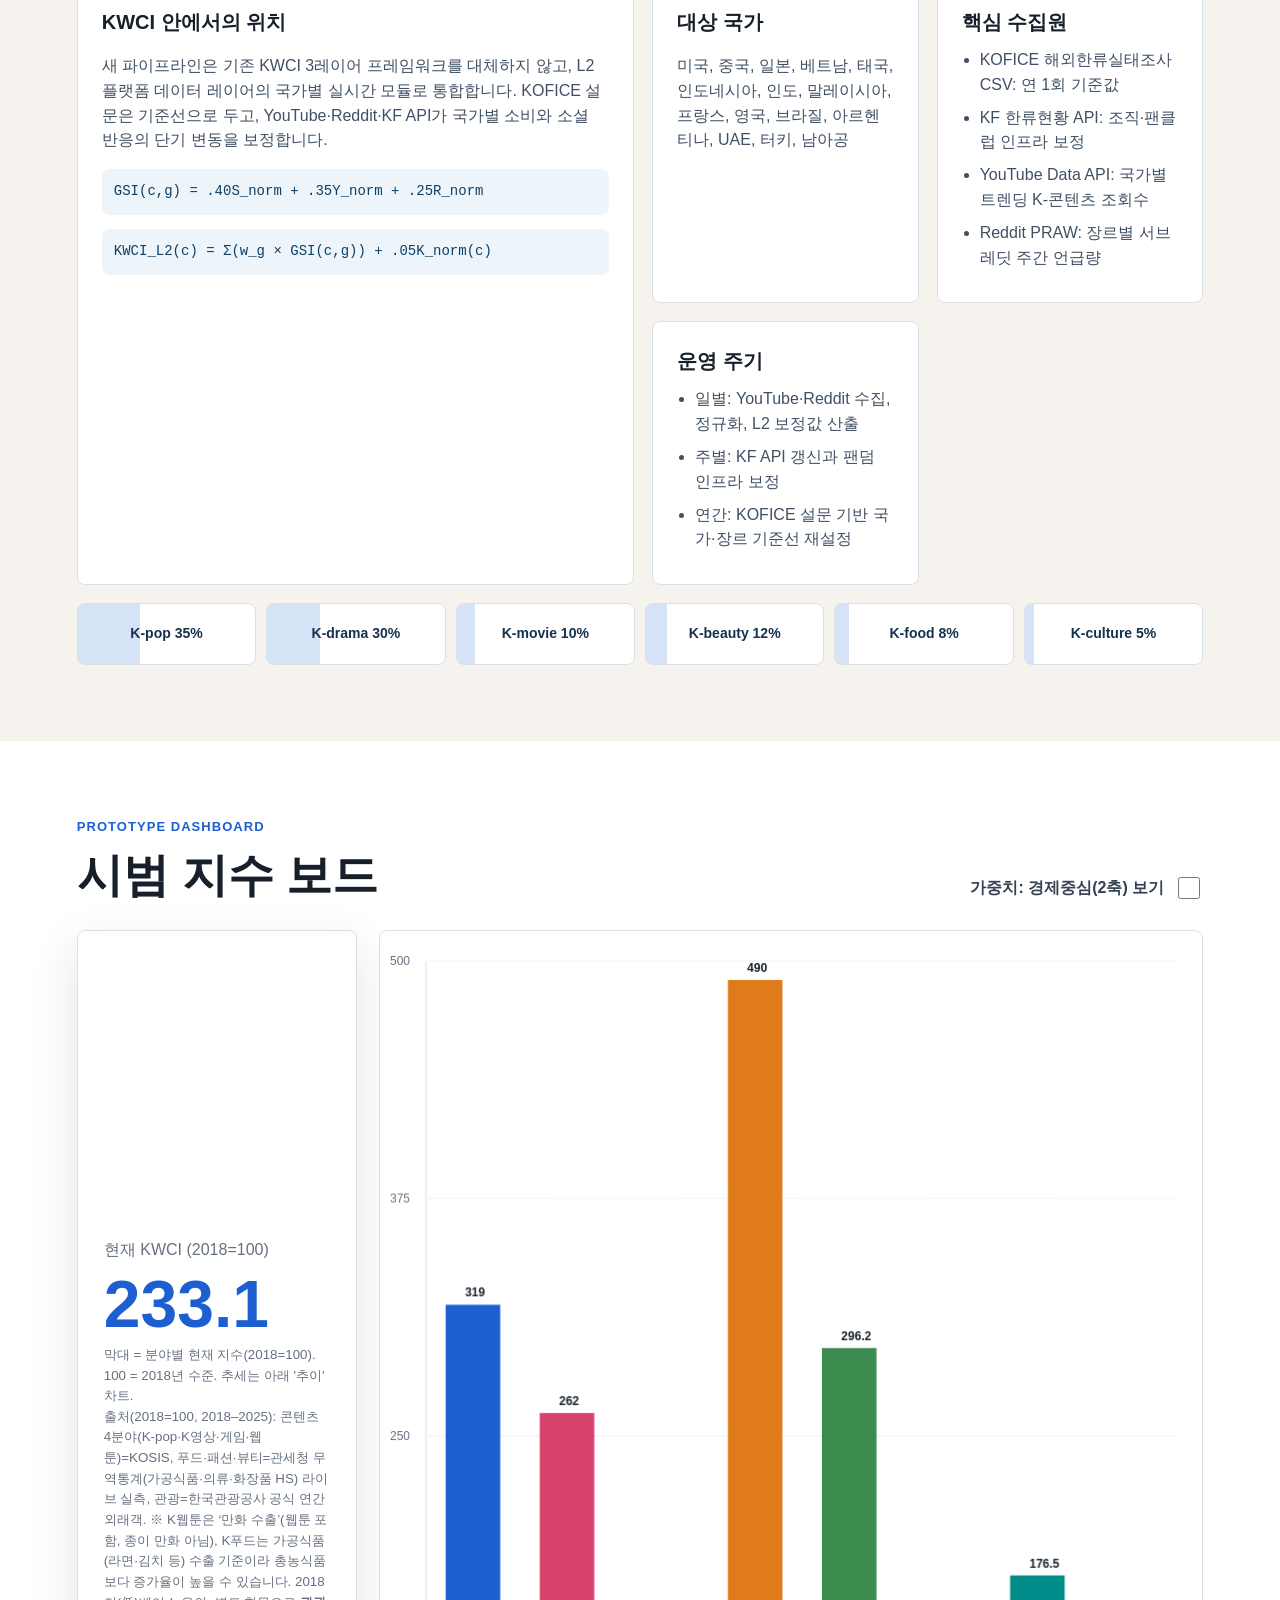
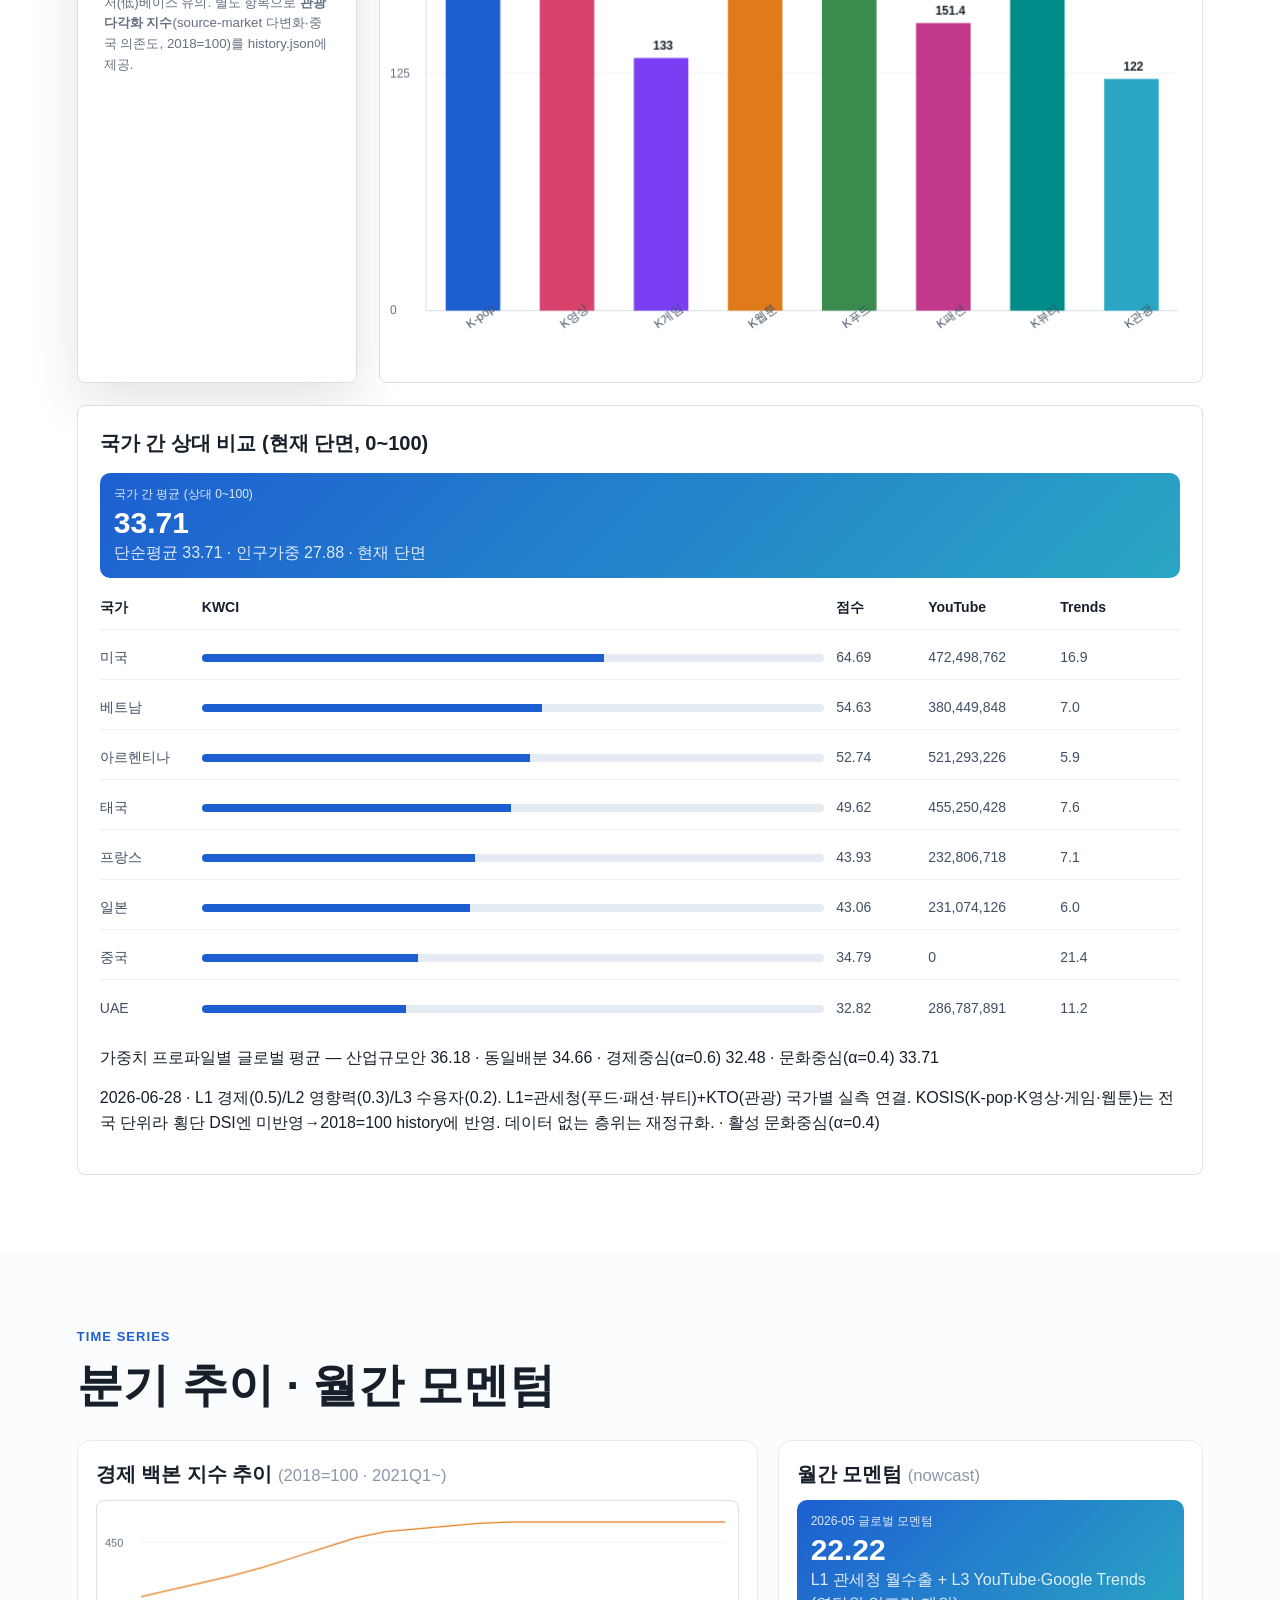
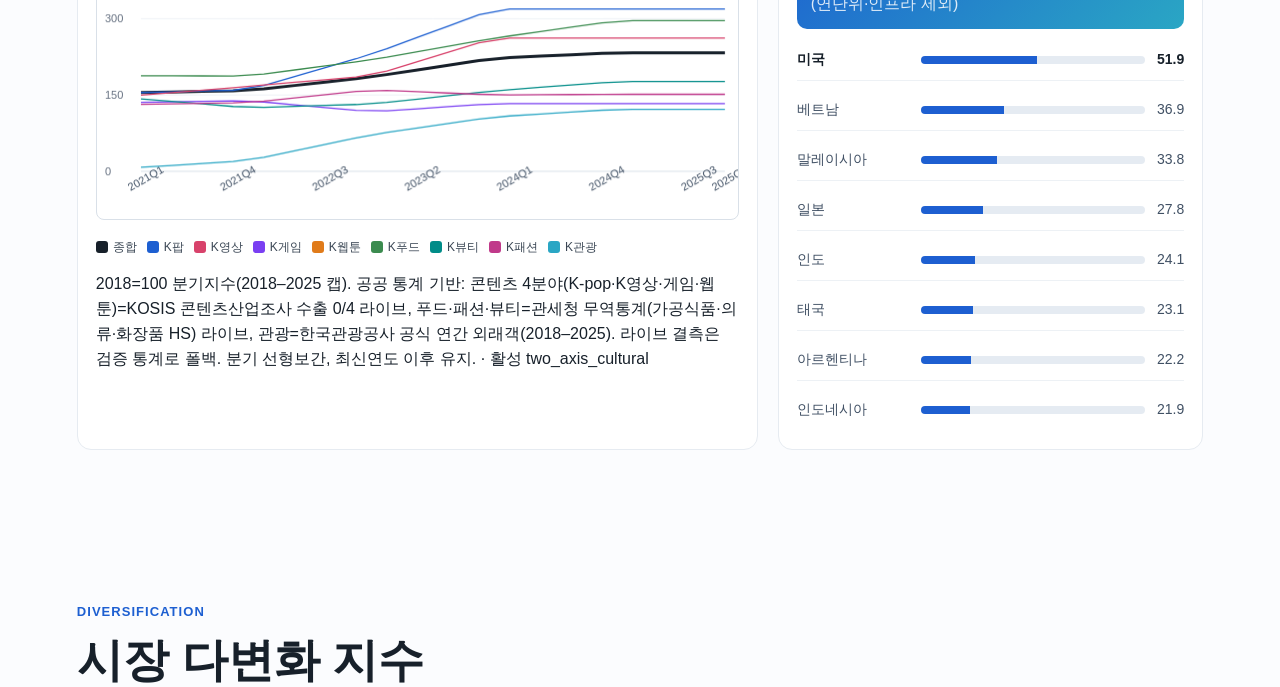
==== commit e3796c47: "Add files via upload" ====
--- a/index.html
+++ b/index.html
@@ -256,6 +256,26 @@
         </div>
       </div>
     </section>
+
+    <section class="section trends" id="diversification">
+      <div class="section-head">
+        <div>
+          <p class="eyebrow">Diversification</p>
+          <h2>시장 다변화 지수</h2>
+        </div>
+      </div>
+      <div class="trends-grid">
+        <div class="trend-card">
+          <h3>관광 source-market 다변화 <small>(2018=100 · 국적 구성)</small></h3>
+          <div id="tourDivPanel">불러오는 중…</div>
+        </div>
+        <div class="trend-card">
+          <h3>수용 시장 다변화 (ENM) <small>분야별 · 국가별 YouTube 구성(횡단)</small></h3>
+          <div id="audDivPanel">불러오는 중…</div>
+        </div>
+      </div>
+      <p class="muted-line">다변화 지수↑ = 특정국 쏠림↓(복원력↑). 관광=방한 외래객 국적 구성의 유효시장수, 수용=분야별 국가 YouTube 소비 구성의 유효시장수(ENM=1/HHI). 출처: history.json · kwci_latest.json.</p>
+    </section>
   </main>
 
   <footer>
@@ -264,5 +284,40 @@
   </footer>
 
   <script src="script.js"></script>
+  <script>
+  (async function(){
+    const cb = '?cb=' + Date.now();
+    try {
+      const h = await (await fetch('history.json' + cb)).json();
+      const td = h.tourism_diversification || [], q = h.quarters || [];
+      const el = document.getElementById('tourDivPanel');
+      if (td.length) {
+        const last = td[td.length - 1], first = td[0];
+        const sh = h.tourism_shares || {};
+        const rows = Object.keys(sh).sort().map(function(y){
+          return '<tr><td>' + y + '</td><td style="text-align:right">' + (sh[y].CN != null ? sh[y].CN + '%' : '-') + '</td></tr>';
+        }).join('');
+        el.innerHTML = '<div style="font-size:34px;font-weight:800;color:#2563eb">' + last + '</div>'
+          + '<div style="color:#64748b;font-size:12px">' + (q.length ? q[q.length-1] : '') + ' · 2018=100 (시작 ' + first + ')</div>'
+          + '<table style="width:100%;margin-top:10px;font-size:12px;border-collapse:collapse">'
+          + '<tr style="color:#64748b"><th style="text-align:left">연도</th><th style="text-align:right">중국 비중</th></tr>' + rows + '</table>';
+      } else { el.textContent = '관광 다변화 데이터 없음'; }
+    } catch (e) { var t = document.getElementById('tourDivPanel'); if (t) t.textContent = '로드 실패'; }
+    try {
+      const k = await (await fetch('kwci_latest.json' + cb)).json();
+      const ad = k.audience_diversification || {};
+      const names = (k.domains || []).reduce(function(m,d){ m[d.genre] = d.genre_name; return m; }, {});
+      const order = ['kpop','kvideo','kgame','kwebtoon','kfood','kbeauty','kfashion','ktourism'];
+      const el = document.getElementById('audDivPanel');
+      const rows = order.filter(function(g){ return ad[g] && ad[g].enm != null; }).map(function(g){
+        const d = ad[g];
+        return '<tr><td>' + (names[g] || g) + '</td><td style="text-align:right">' + d.enm + '</td><td style="text-align:right">' + d.enm_pct + '%</td><td>' + d.top_country + ' ' + d.top_share_pct + '%</td></tr>';
+      }).join('');
+      el.innerHTML = rows
+        ? '<table style="width:100%;font-size:12px;border-collapse:collapse"><tr style="color:#64748b"><th style="text-align:left">분야</th><th style="text-align:right">ENM</th><th style="text-align:right">최대대비</th><th style="text-align:left">최다 소비국</th></tr>' + rows + '</table>'
+        : '수용 다변화 데이터 없음(다음 자동수집 후 표시).';
+    } catch (e) { var a = document.getElementById('audDivPanel'); if (a) a.textContent = '로드 실패'; }
+  })();
+  </script>
 </body>
 </html>
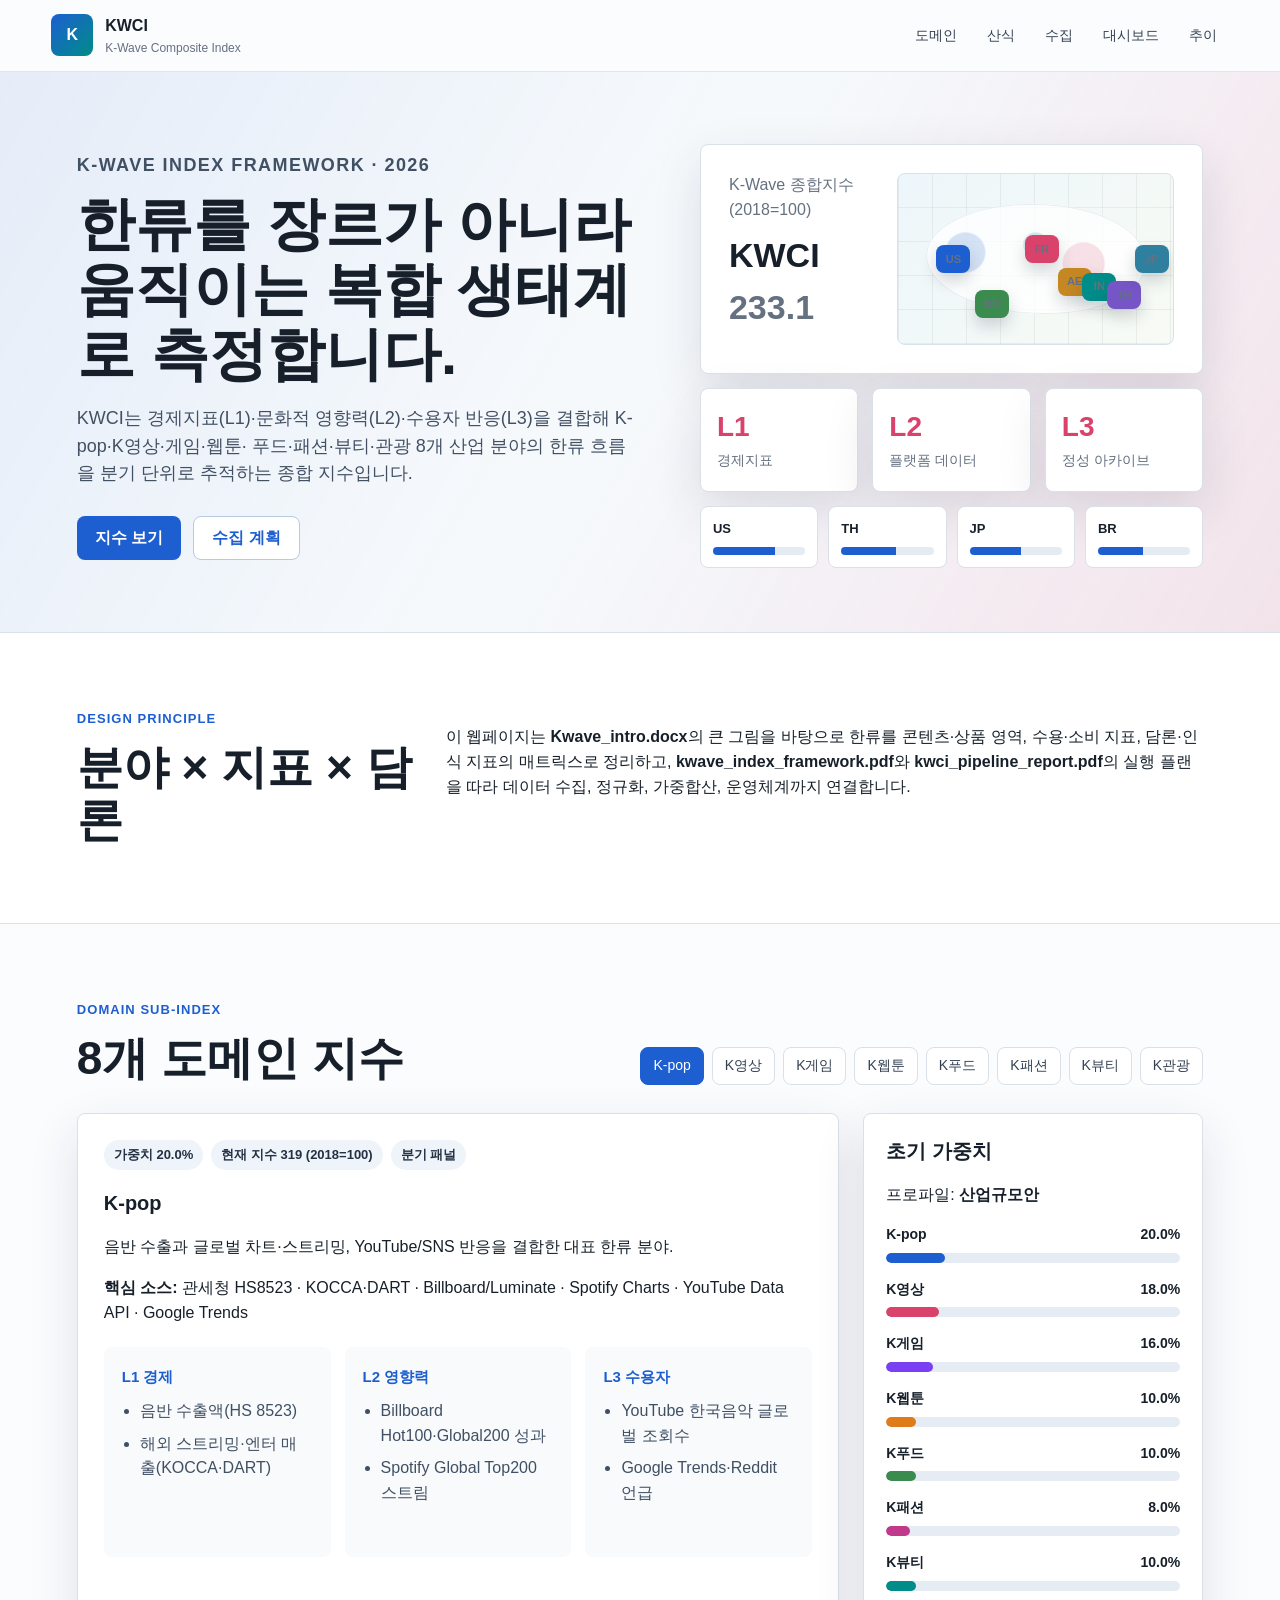
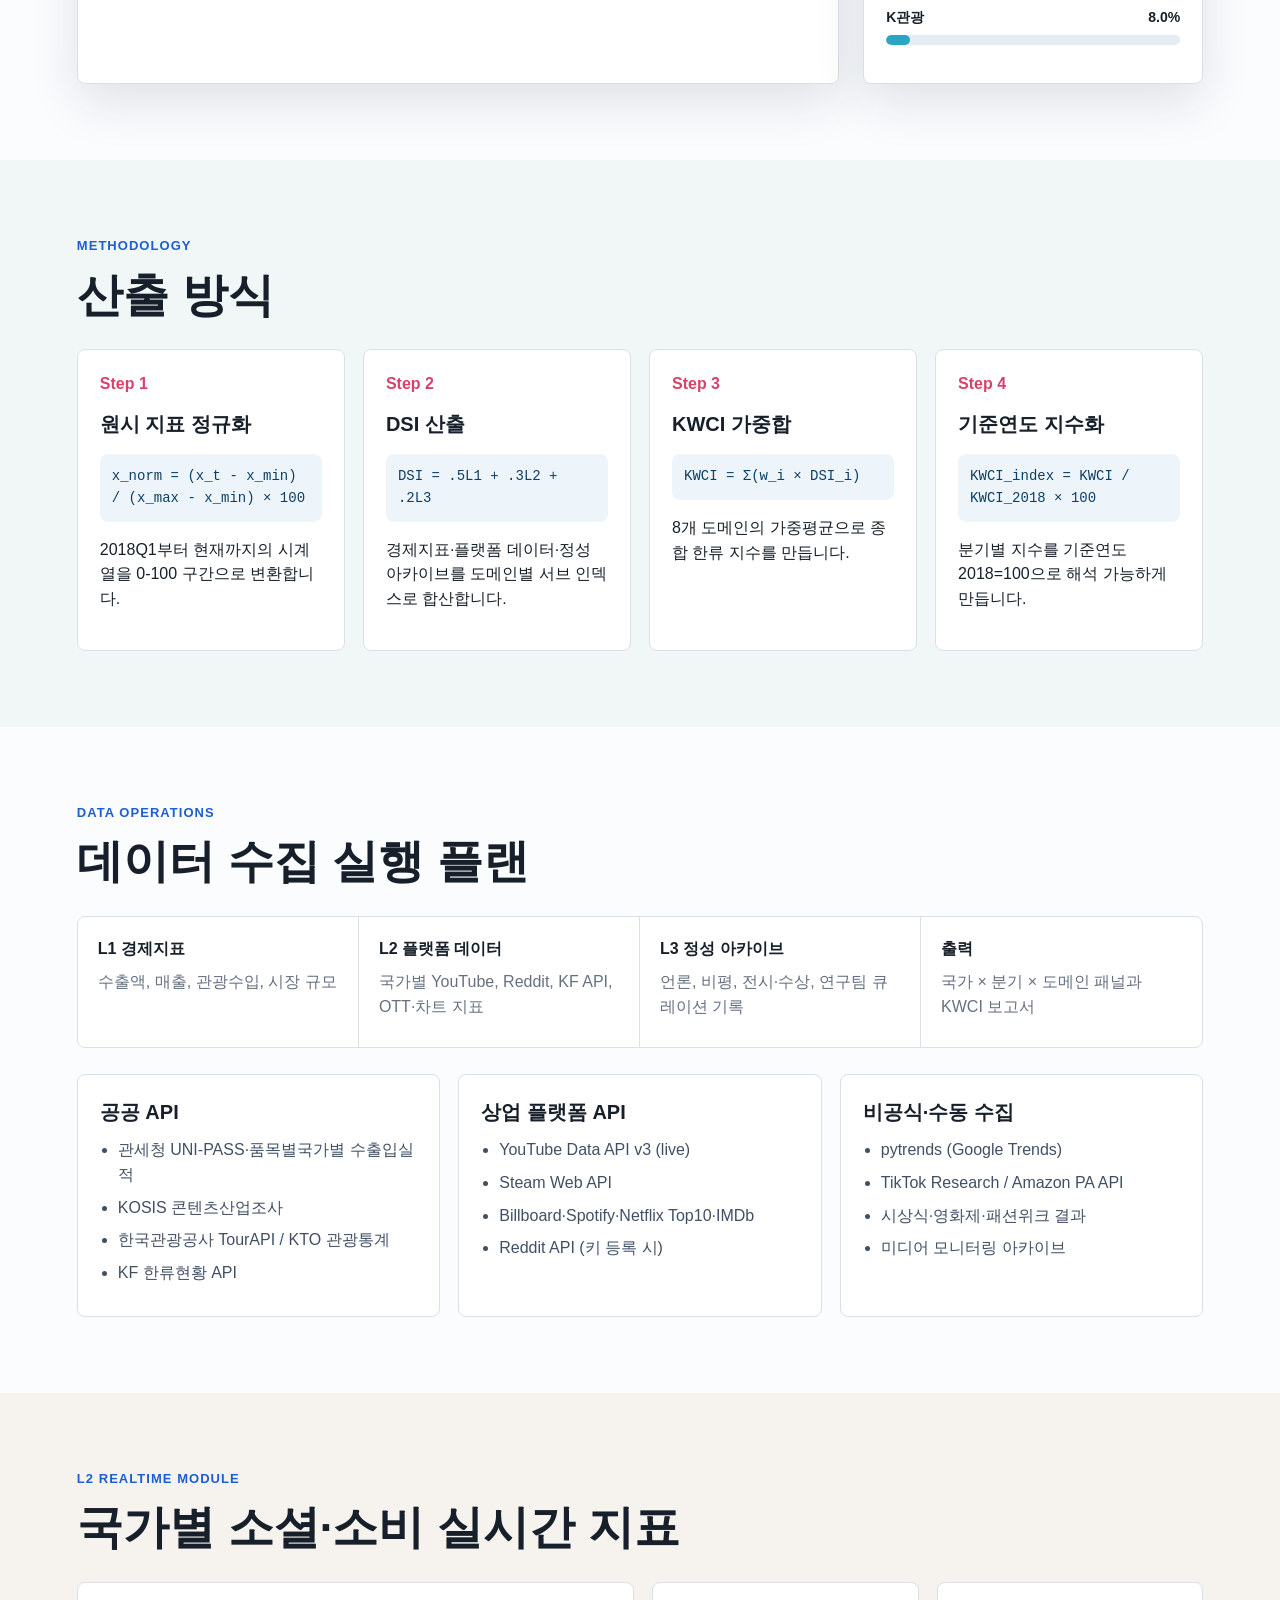
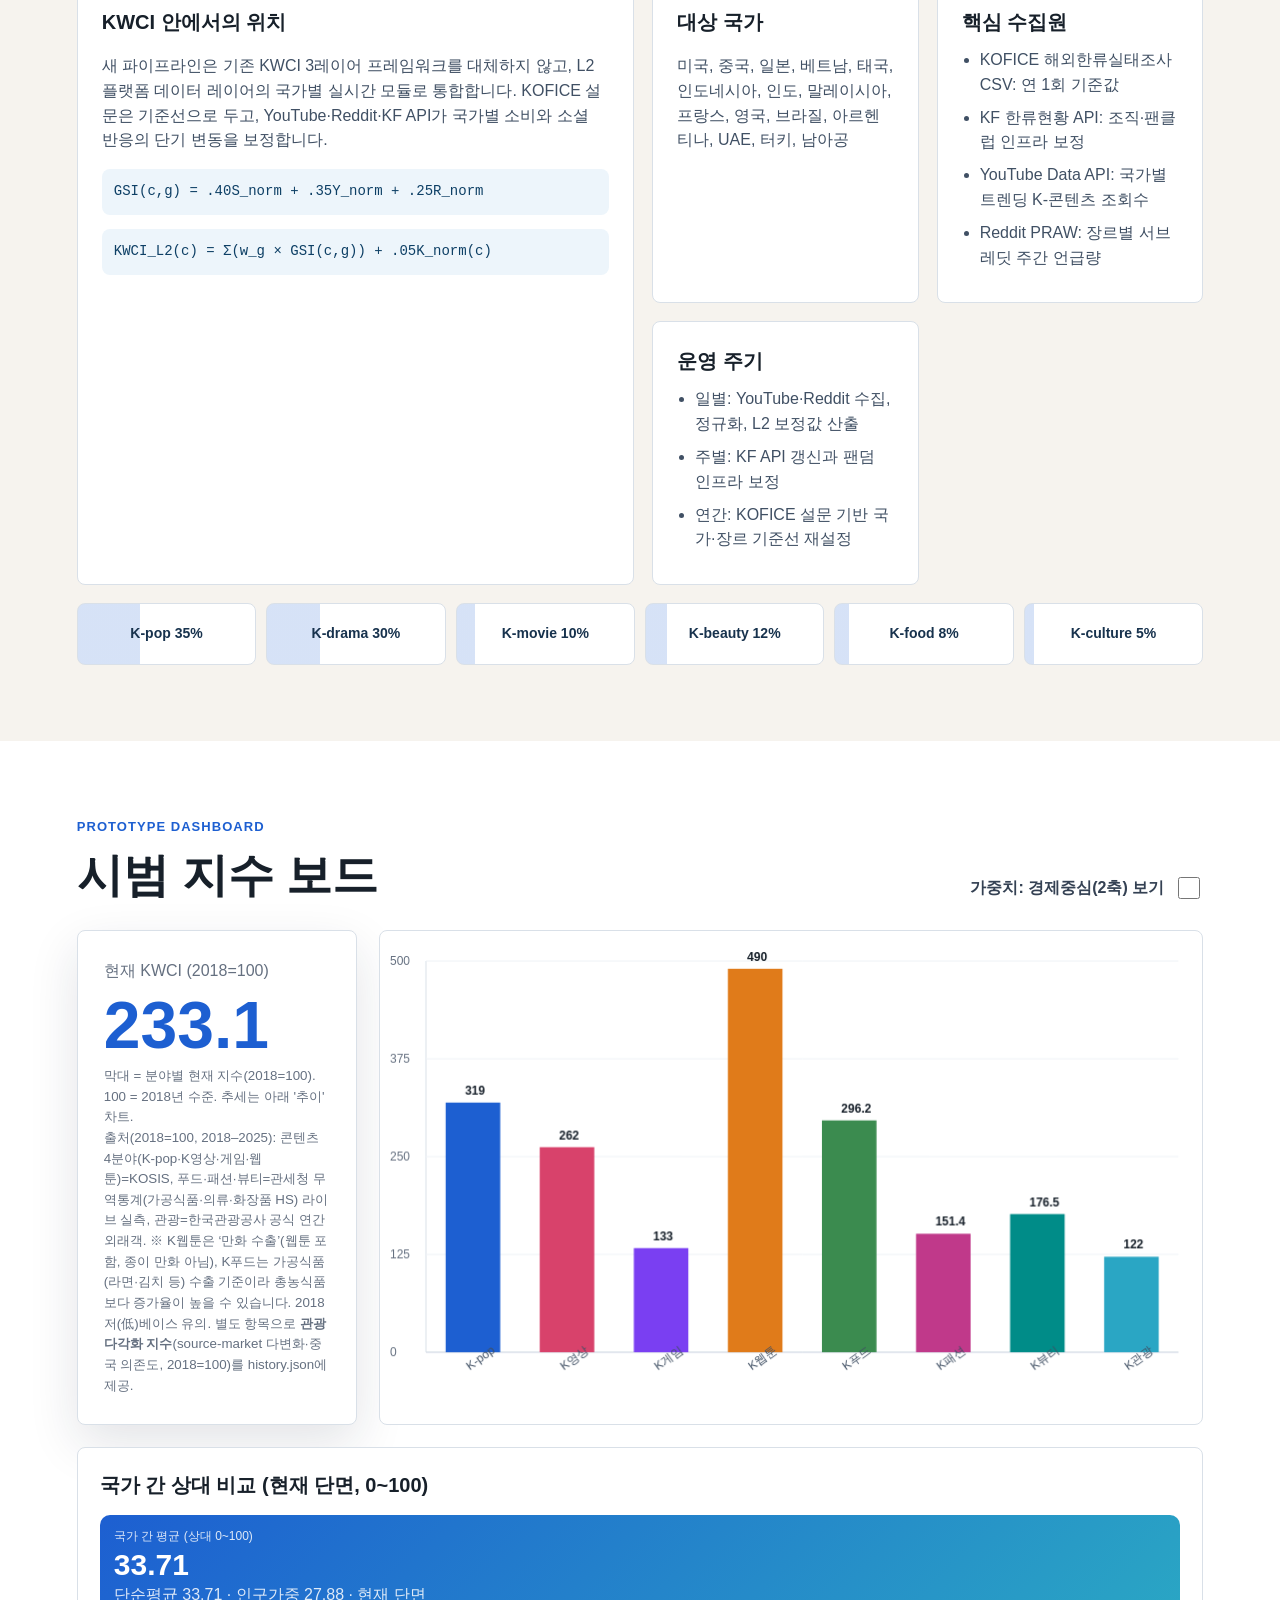
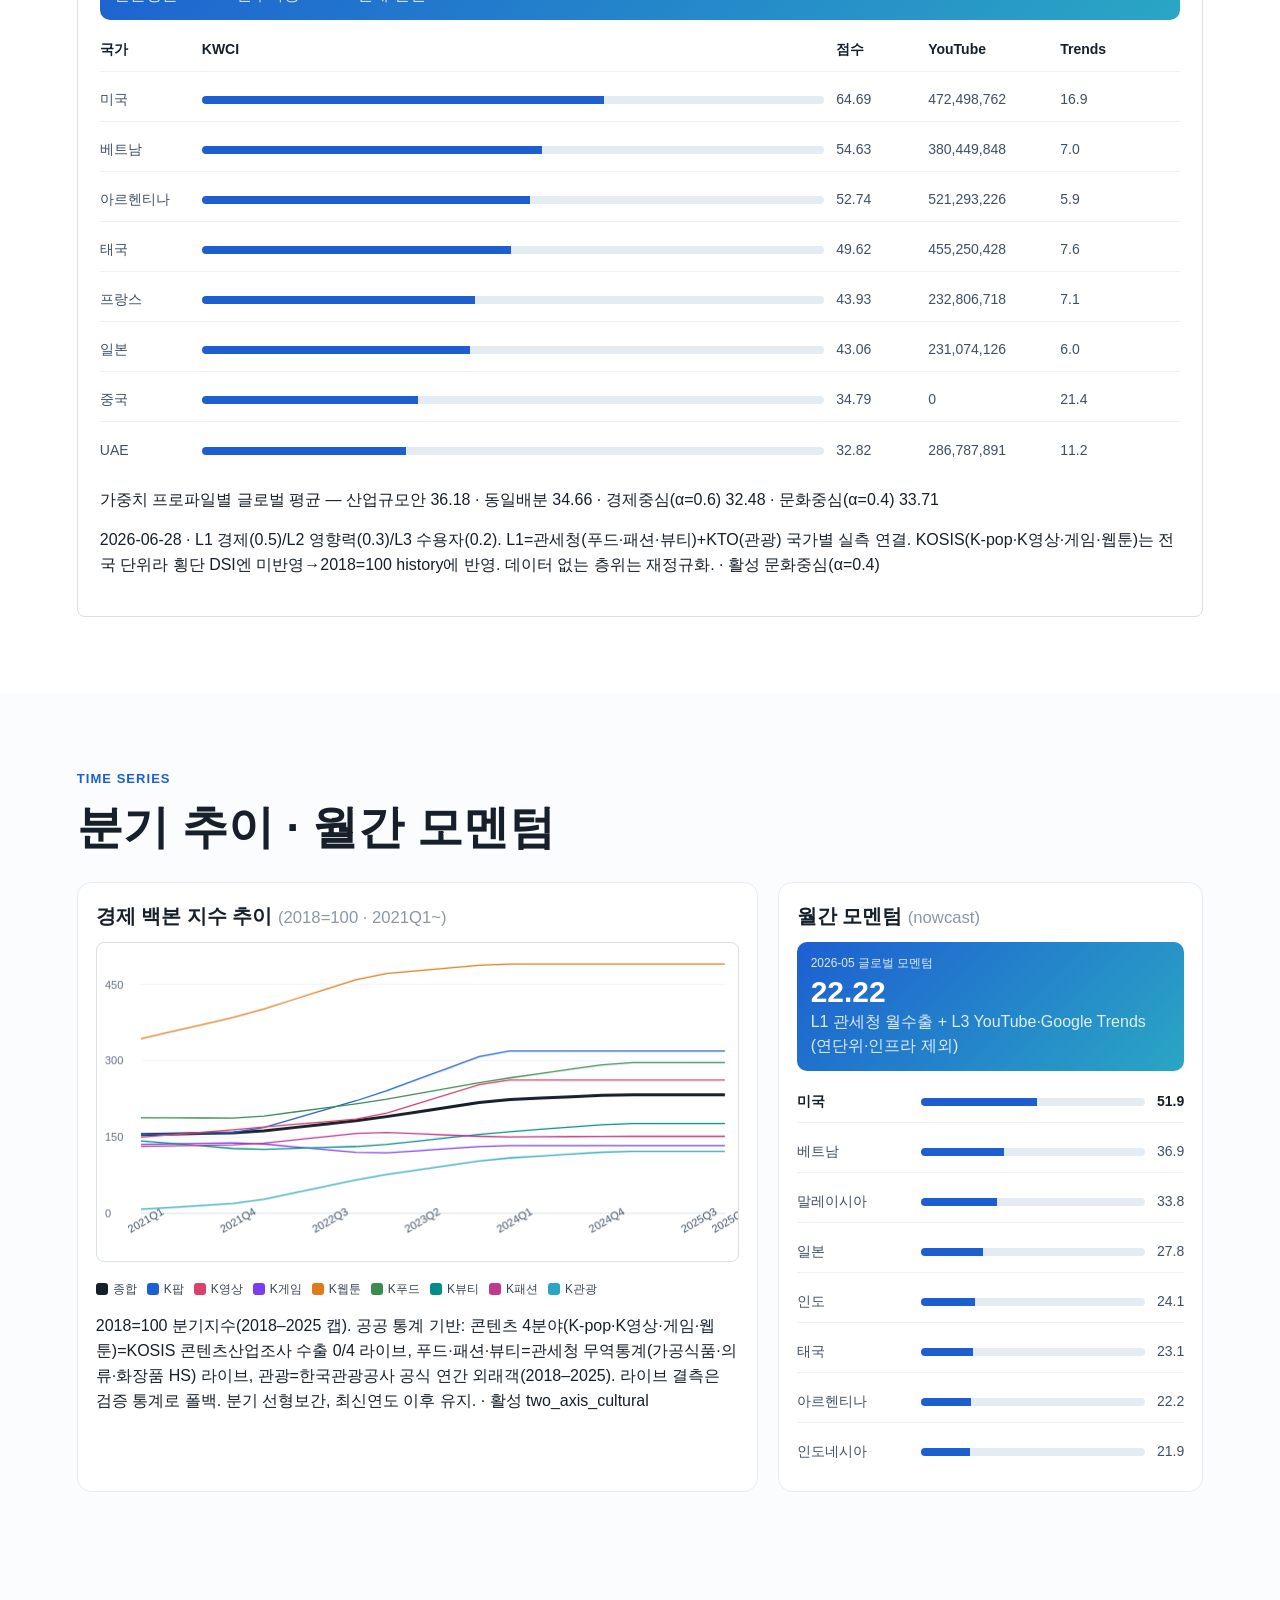
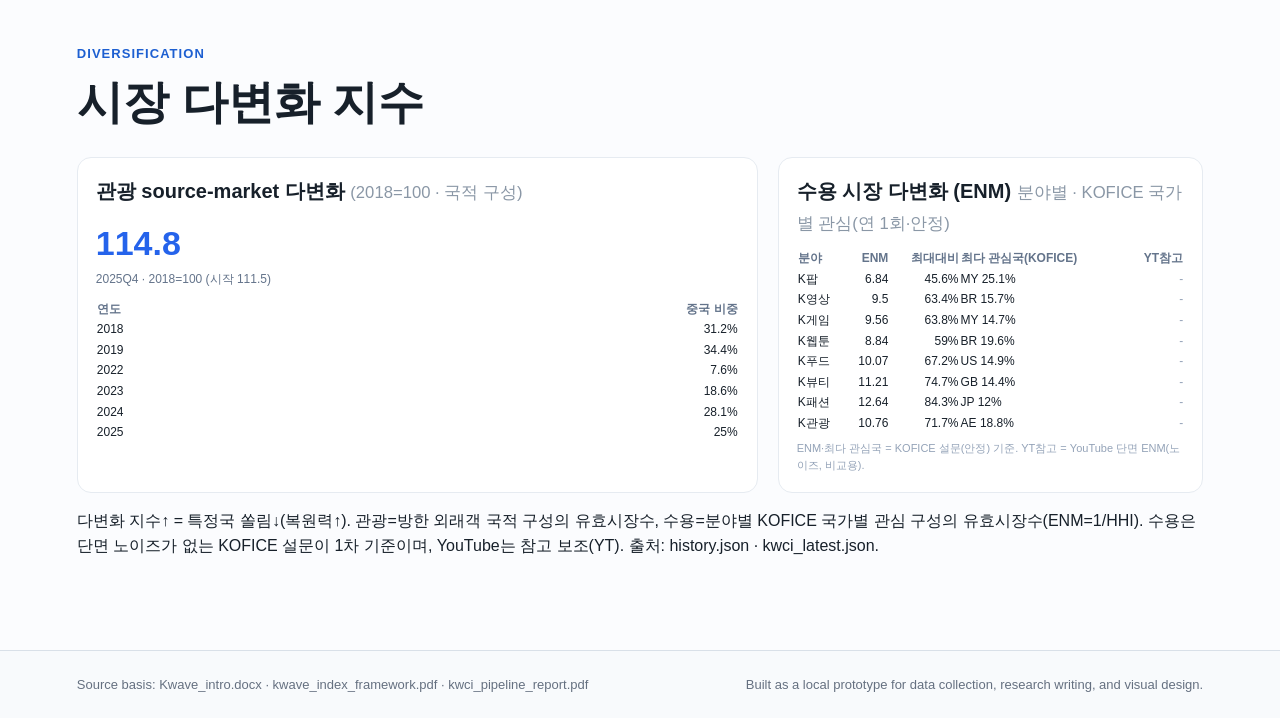
==== commit 9ce592f5: "Add files via upload" ====
--- a/index.html
+++ b/index.html
@@ -270,11 +270,11 @@
           <div id="tourDivPanel">불러오는 중…</div>
         </div>
         <div class="trend-card">
-          <h3>수용 시장 다변화 (ENM) <small>분야별 · 국가별 YouTube 구성(횡단)</small></h3>
+          <h3>수용 시장 다변화 (ENM) <small>분야별 · KOFICE 국가별 관심(연 1회·안정)</small></h3>
           <div id="audDivPanel">불러오는 중…</div>
         </div>
       </div>
-      <p class="muted-line">다변화 지수↑ = 특정국 쏠림↓(복원력↑). 관광=방한 외래객 국적 구성의 유효시장수, 수용=분야별 국가 YouTube 소비 구성의 유효시장수(ENM=1/HHI). 출처: history.json · kwci_latest.json.</p>
+      <p class="muted-line">다변화 지수↑ = 특정국 쏠림↓(복원력↑). 관광=방한 외래객 국적 구성의 유효시장수, 수용=분야별 KOFICE 국가별 관심 구성의 유효시장수(ENM=1/HHI). 수용은 단면 노이즈가 없는 KOFICE 설문이 1차 기준이며, YouTube는 참고 보조(YT). 출처: history.json · kwci_latest.json.</p>
     </section>
   </main>
 
@@ -311,10 +311,12 @@
       const el = document.getElementById('audDivPanel');
       const rows = order.filter(function(g){ return ad[g] && ad[g].enm != null; }).map(function(g){
         const d = ad[g];
-        return '<tr><td>' + (names[g] || g) + '</td><td style="text-align:right">' + d.enm + '</td><td style="text-align:right">' + d.enm_pct + '%</td><td>' + d.top_country + ' ' + d.top_share_pct + '%</td></tr>';
+        const yt = (d.youtube_enm != null) ? d.youtube_enm : '-';
+        return '<tr><td>' + (names[g] || g) + '</td><td style="text-align:right">' + d.enm + '</td><td style="text-align:right">' + d.enm_pct + '%</td><td>' + d.top_country + ' ' + d.top_share_pct + '%</td><td style="text-align:right;color:#94a3b8">' + yt + '</td></tr>';
       }).join('');
       el.innerHTML = rows
-        ? '<table style="width:100%;font-size:12px;border-collapse:collapse"><tr style="color:#64748b"><th style="text-align:left">분야</th><th style="text-align:right">ENM</th><th style="text-align:right">최대대비</th><th style="text-align:left">최다 소비국</th></tr>' + rows + '</table>'
+        ? '<table style="width:100%;font-size:12px;border-collapse:collapse"><tr style="color:#64748b"><th style="text-align:left">분야</th><th style="text-align:right">ENM</th><th style="text-align:right">최대대비</th><th style="text-align:left">최다 관심국(KOFICE)</th><th style="text-align:right">YT참고</th></tr>' + rows + '</table>'
+        + '<div style="font-size:11px;color:#94a3b8;margin-top:6px">ENM·최다 관심국 = KOFICE 설문(안정) 기준. YT참고 = YouTube 단면 ENM(노이즈, 비교용).</div>'
         : '수용 다변화 데이터 없음(다음 자동수집 후 표시).';
     } catch (e) { var a = document.getElementById('audDivPanel'); if (a) a.textContent = '로드 실패'; }
   })();
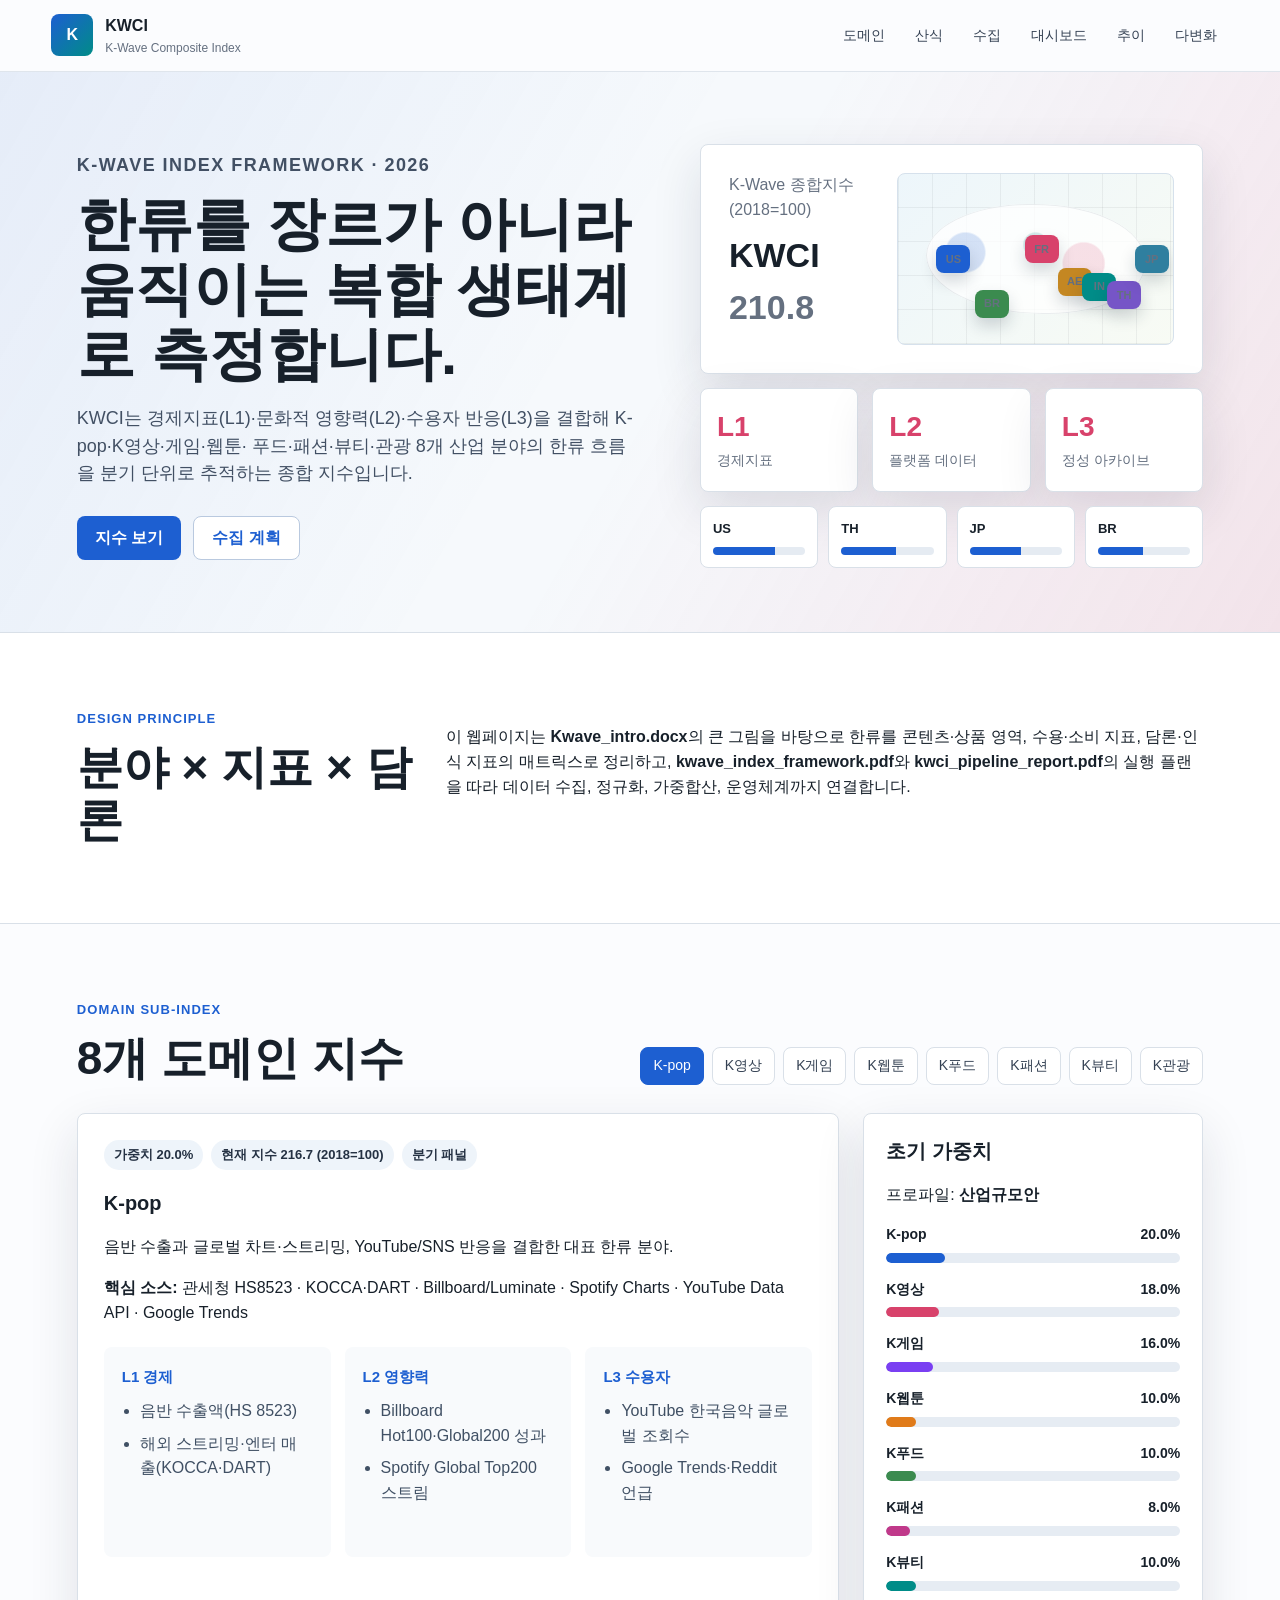
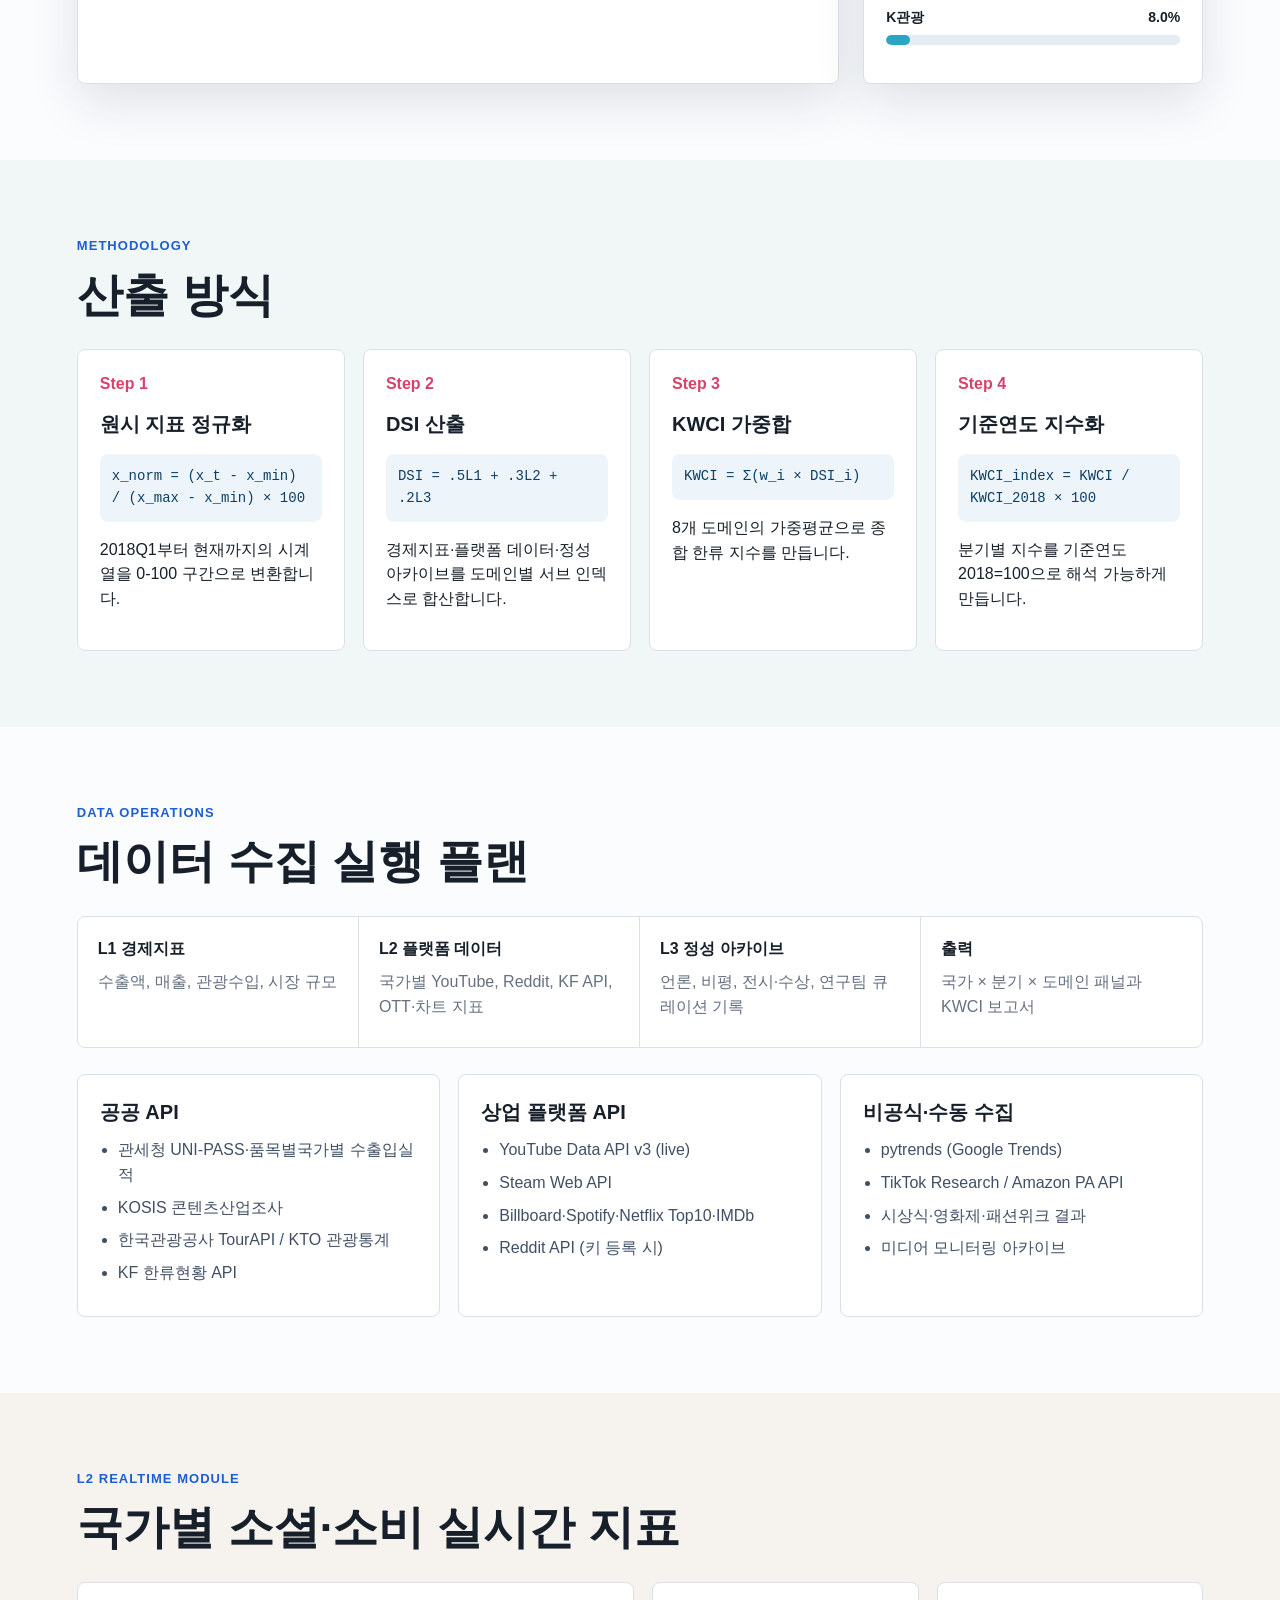
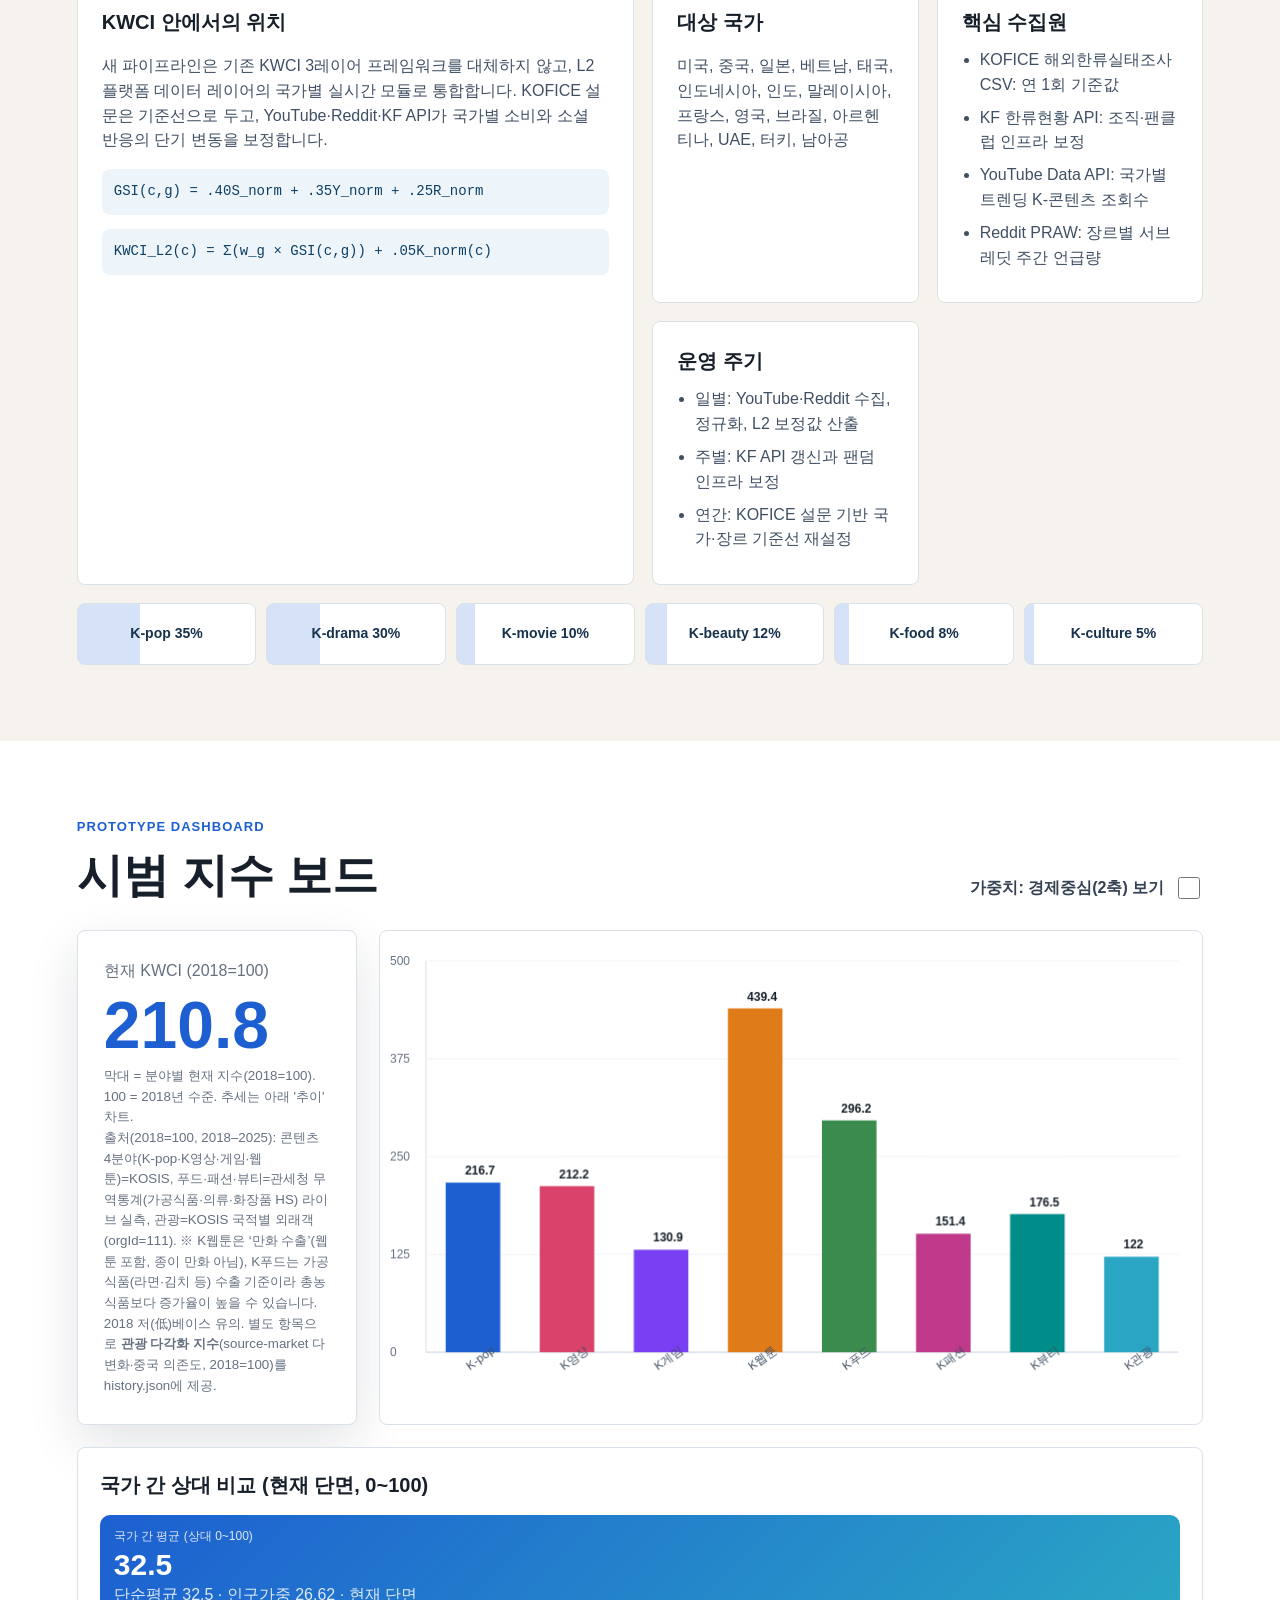
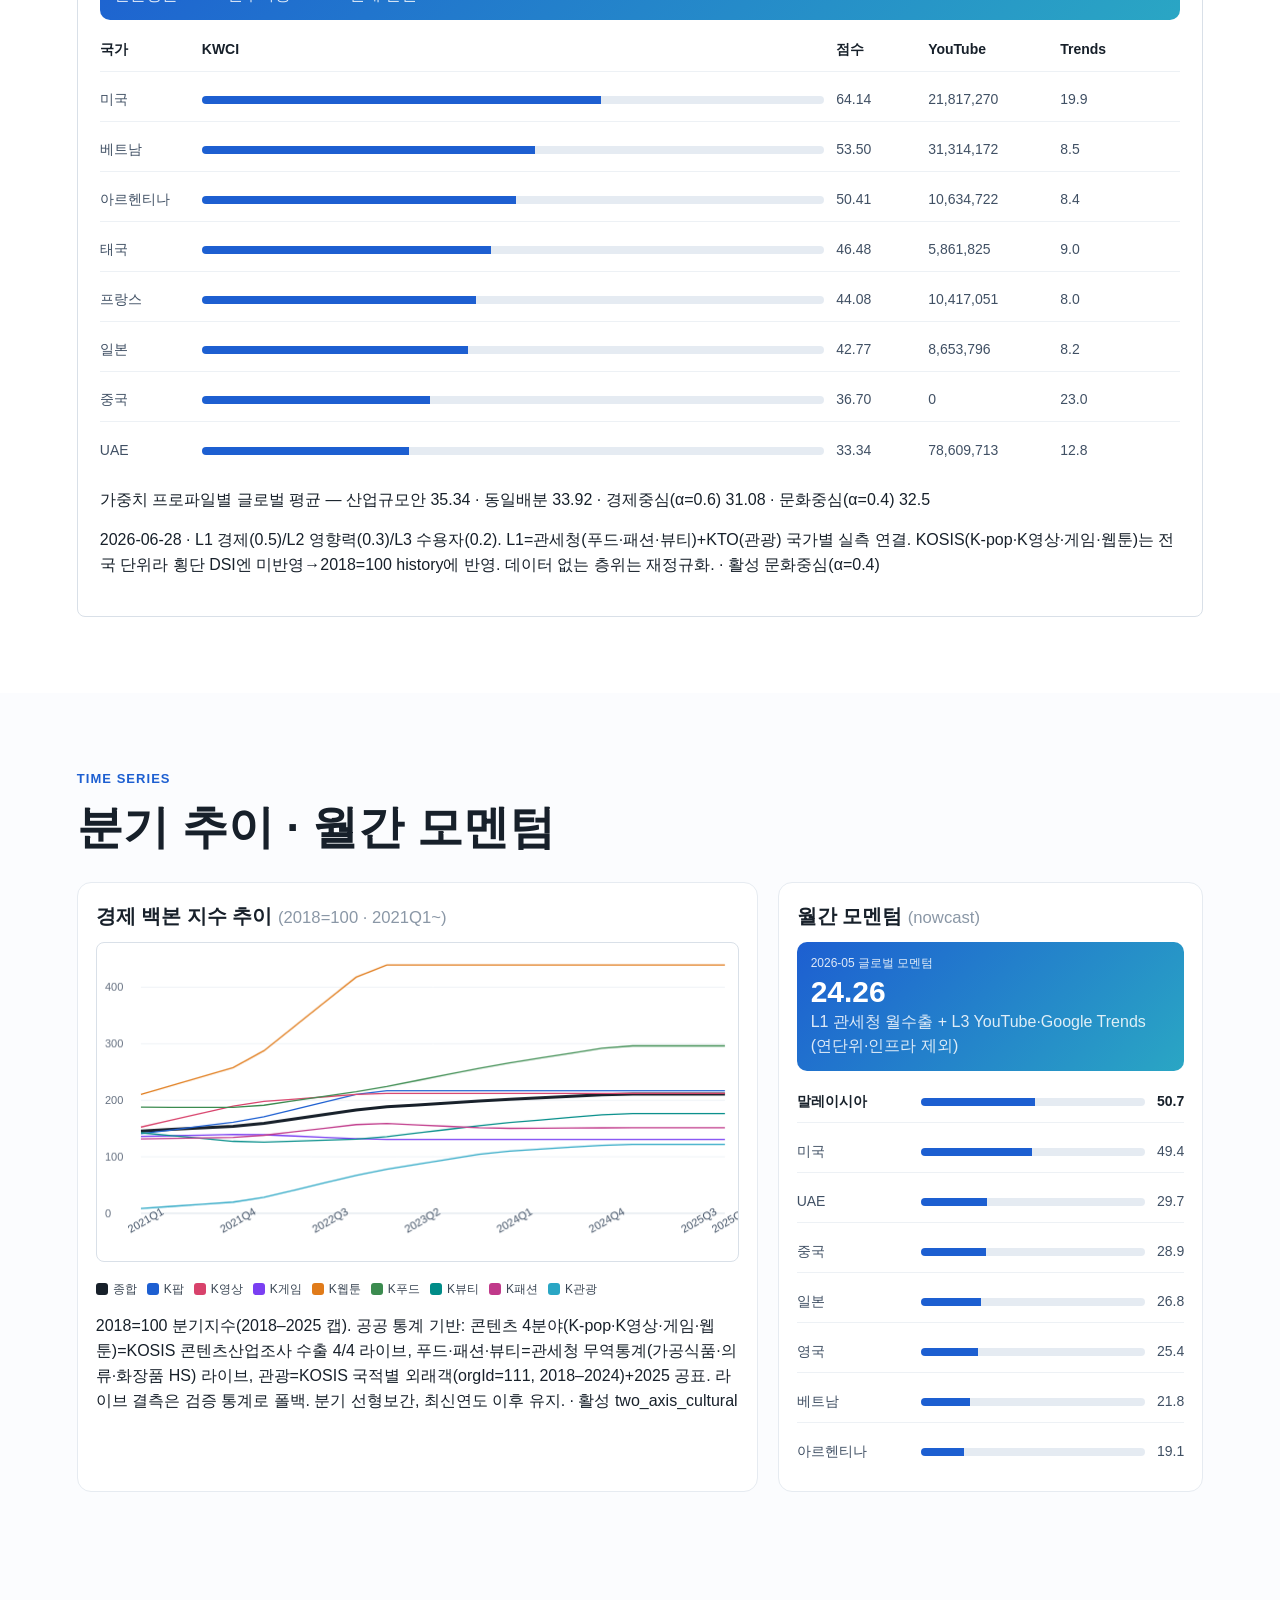
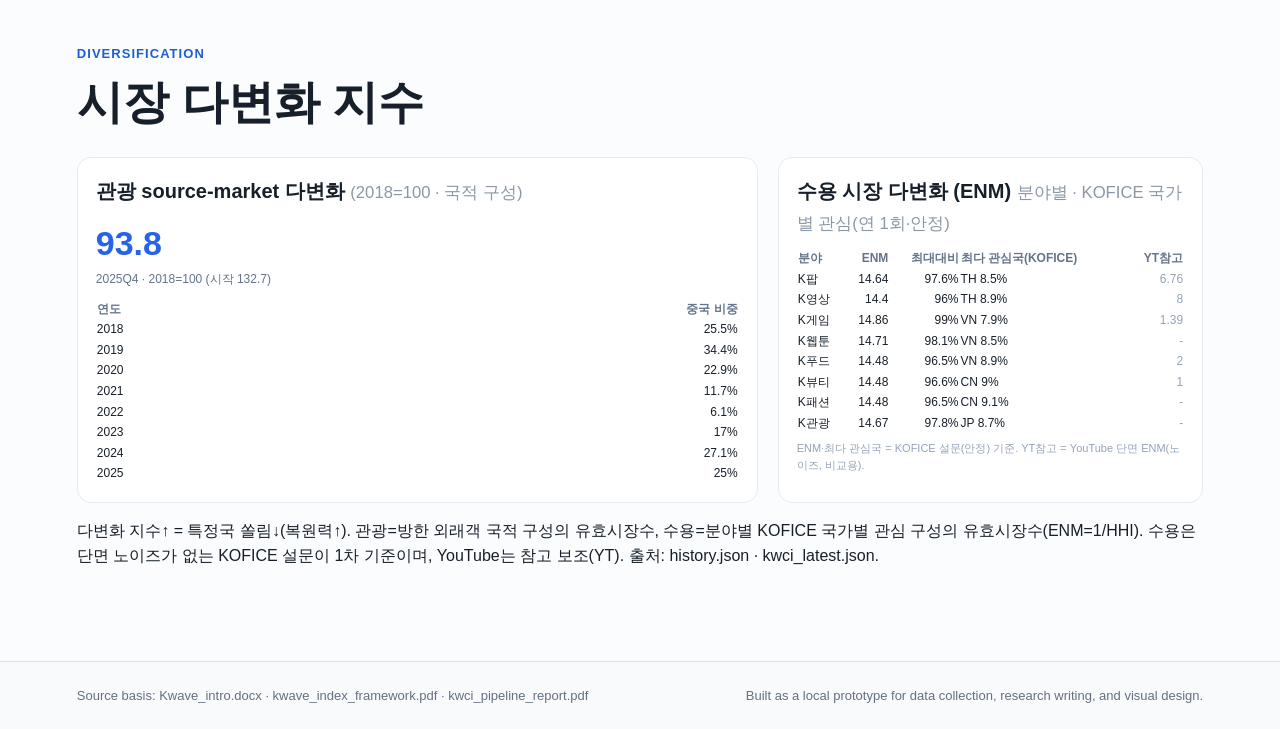
==== commit 491148a9: "Update index.html" ====
--- a/index.html
+++ b/index.html
@@ -33,6 +33,7 @@
       <a href="#pipeline">수집</a>
       <a href="#dashboard">대시보드</a>
       <a href="#trends">추이</a>
+      <a href="#diversification">다변화</a>
     </nav>
   </header>
 
@@ -226,7 +227,7 @@
           <span>현재 KWCI (2018=100)</span>
           <strong id="kwciValue">—</strong>
           <small>막대 = 분야별 현재 지수(2018=100). 100 = 2018년 수준. 추세는 아래 '추이' 차트.</small>
-          <small class="src-note">출처(2018=100, 2018–2025): 콘텐츠 4분야(K-pop·K영상·게임·웹툰)=KOSIS, 푸드·패션·뷰티=관세청 무역통계(가공식품·의류·화장품 HS) 라이브 실측, 관광=한국관광공사 공식 연간 외래객. ※ K웹툰은 ‘만화 수출’(웹툰 포함, 종이 만화 아님), K푸드는 가공식품(라면·김치 등) 수출 기준이라 총농식품보다 증가율이 높을 수 있습니다. 2018 저(低)베이스 유의. 별도 항목으로 <b>관광 다각화 지수</b>(source-market 다변화·중국 의존도, 2018=100)를 history.json에 제공.</small>
+          <small class="src-note">출처(2018=100, 2018–2025): 콘텐츠 4분야(K-pop·K영상·게임·웹툰)=KOSIS, 푸드·패션·뷰티=관세청 무역통계(가공식품·의류·화장품 HS) 라이브 실측, 관광=KOSIS 국적별 외래객(orgId=111). ※ K웹툰은 ‘만화 수출’(웹툰 포함, 종이 만화 아님), K푸드는 가공식품(라면·김치 등) 수출 기준이라 총농식품보다 증가율이 높을 수 있습니다. 2018 저(低)베이스 유의. 별도 항목으로 <b>관광 다각화 지수</b>(source-market 다변화·중국 의존도, 2018=100)를 history.json에 제공.</small>
         </div>
         <canvas id="barChart" width="900" height="420" aria-label="도메인별 DSI 막대그래프"></canvas>
         <div class="live-panel">
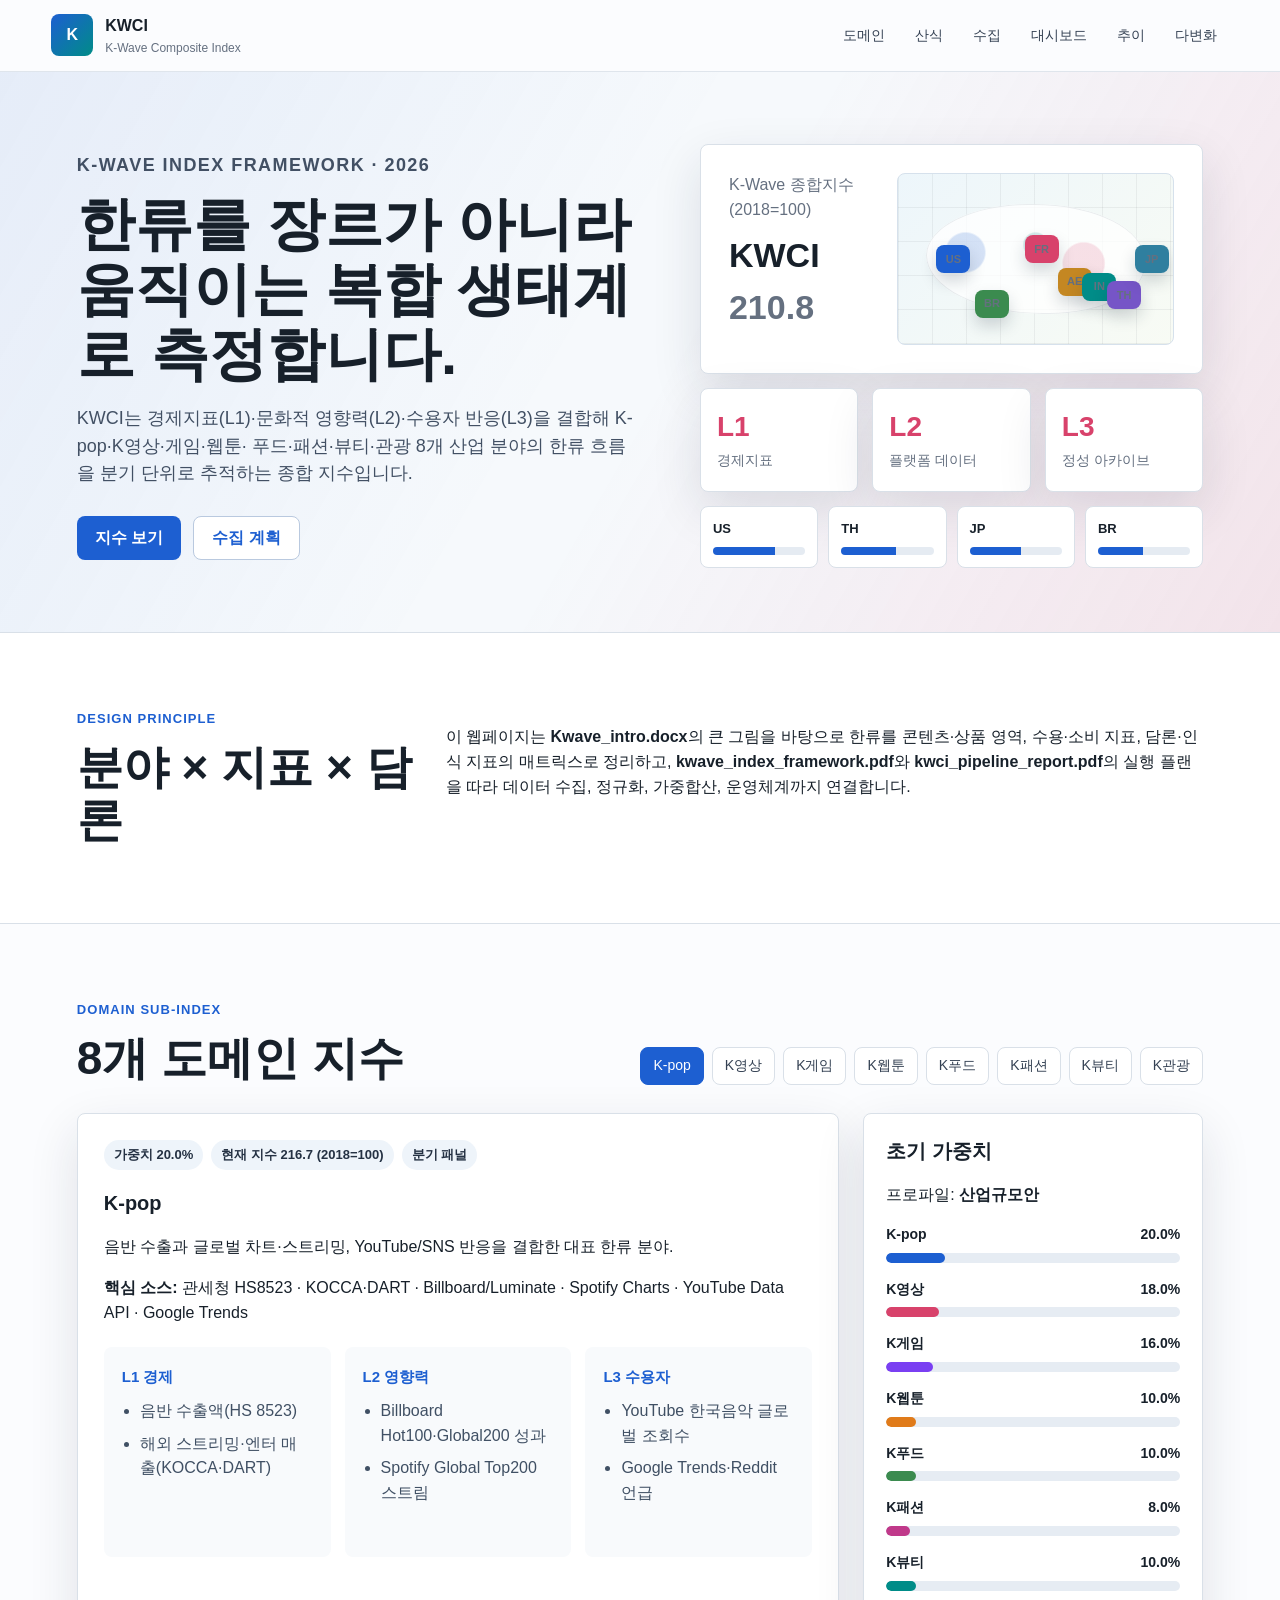
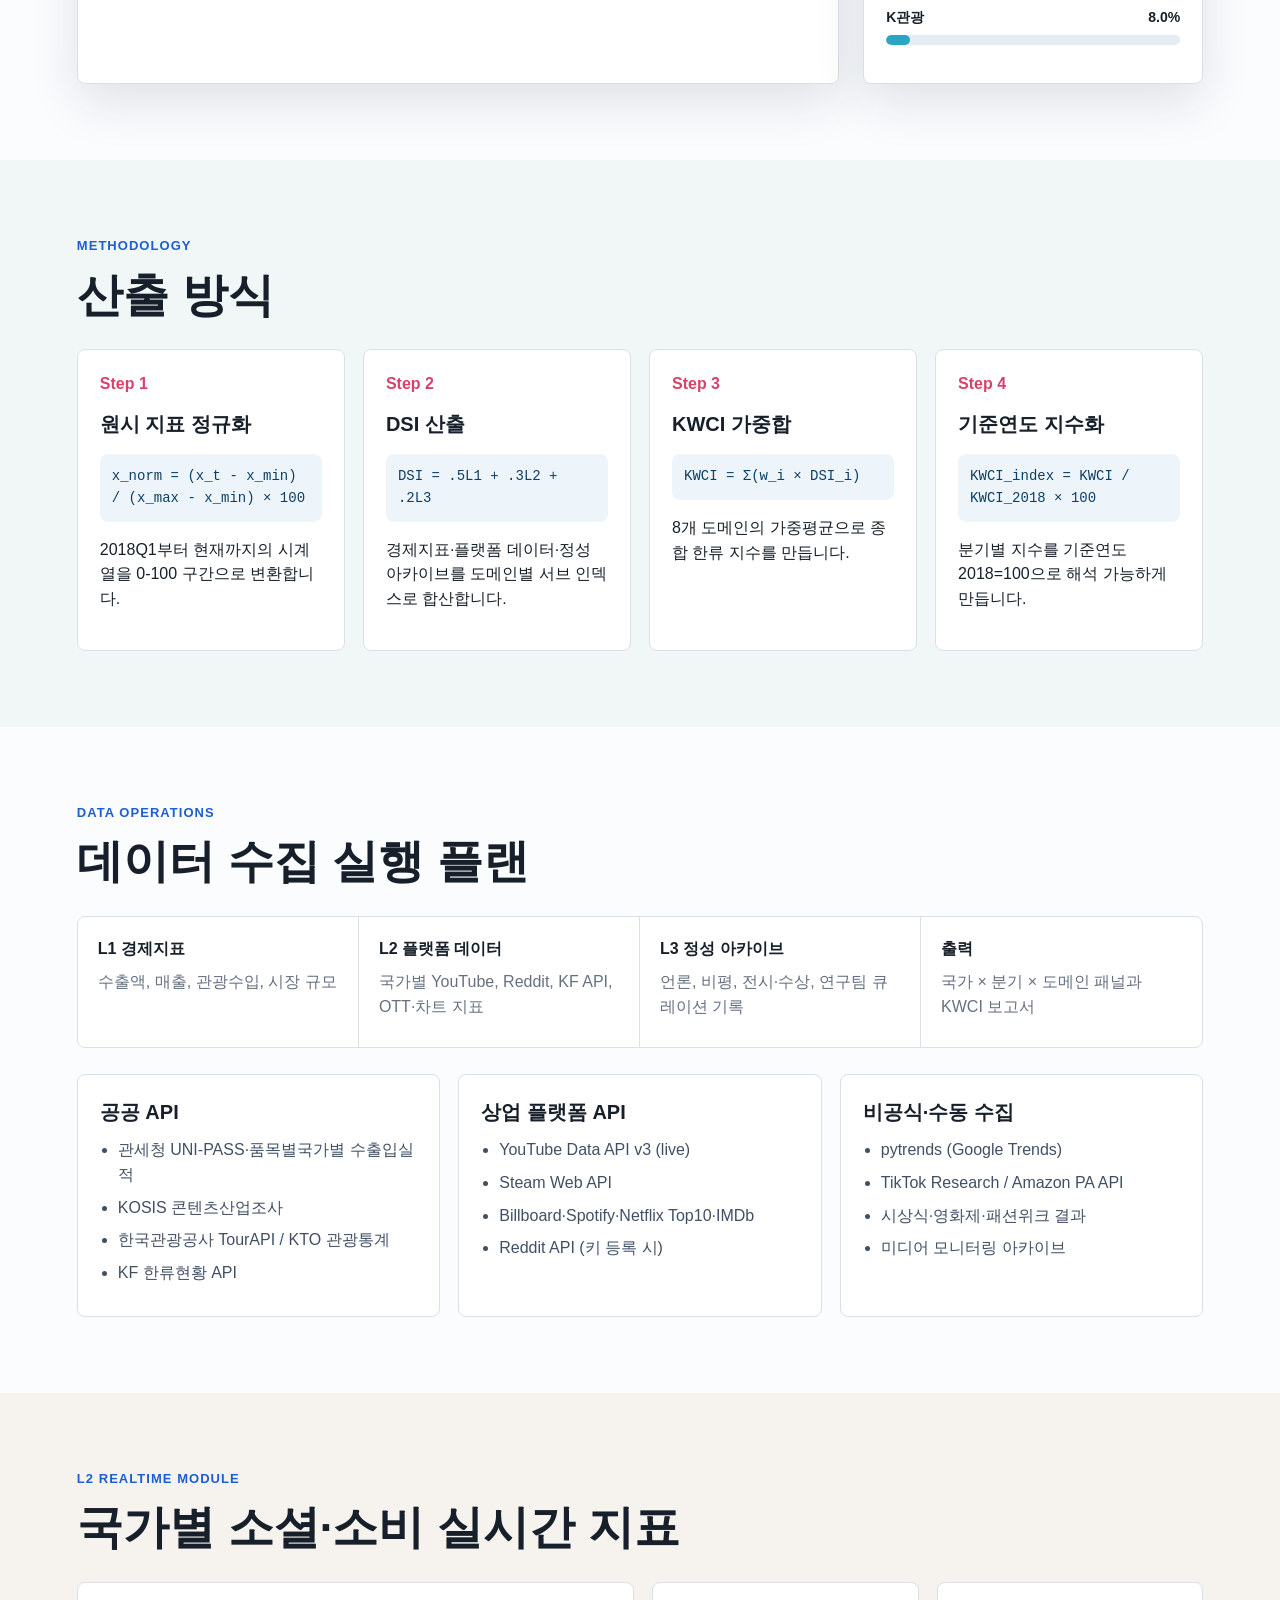
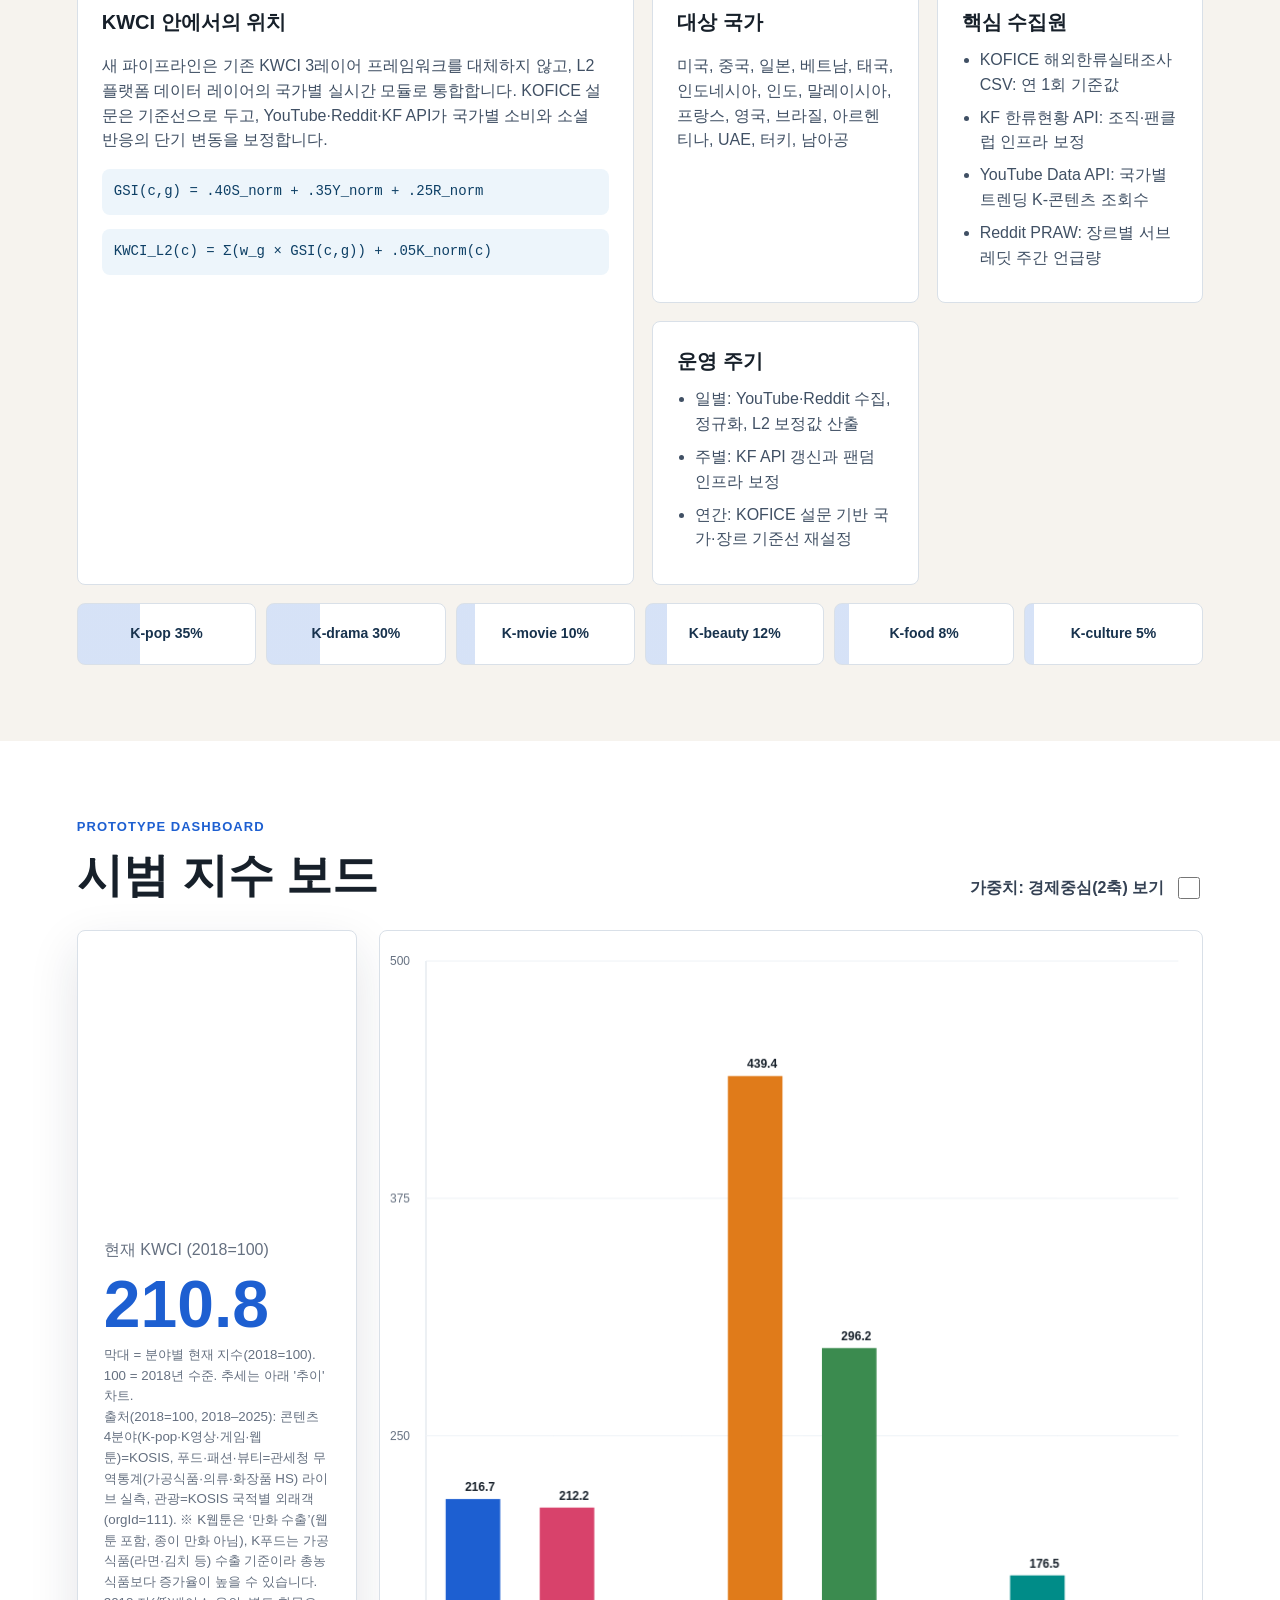
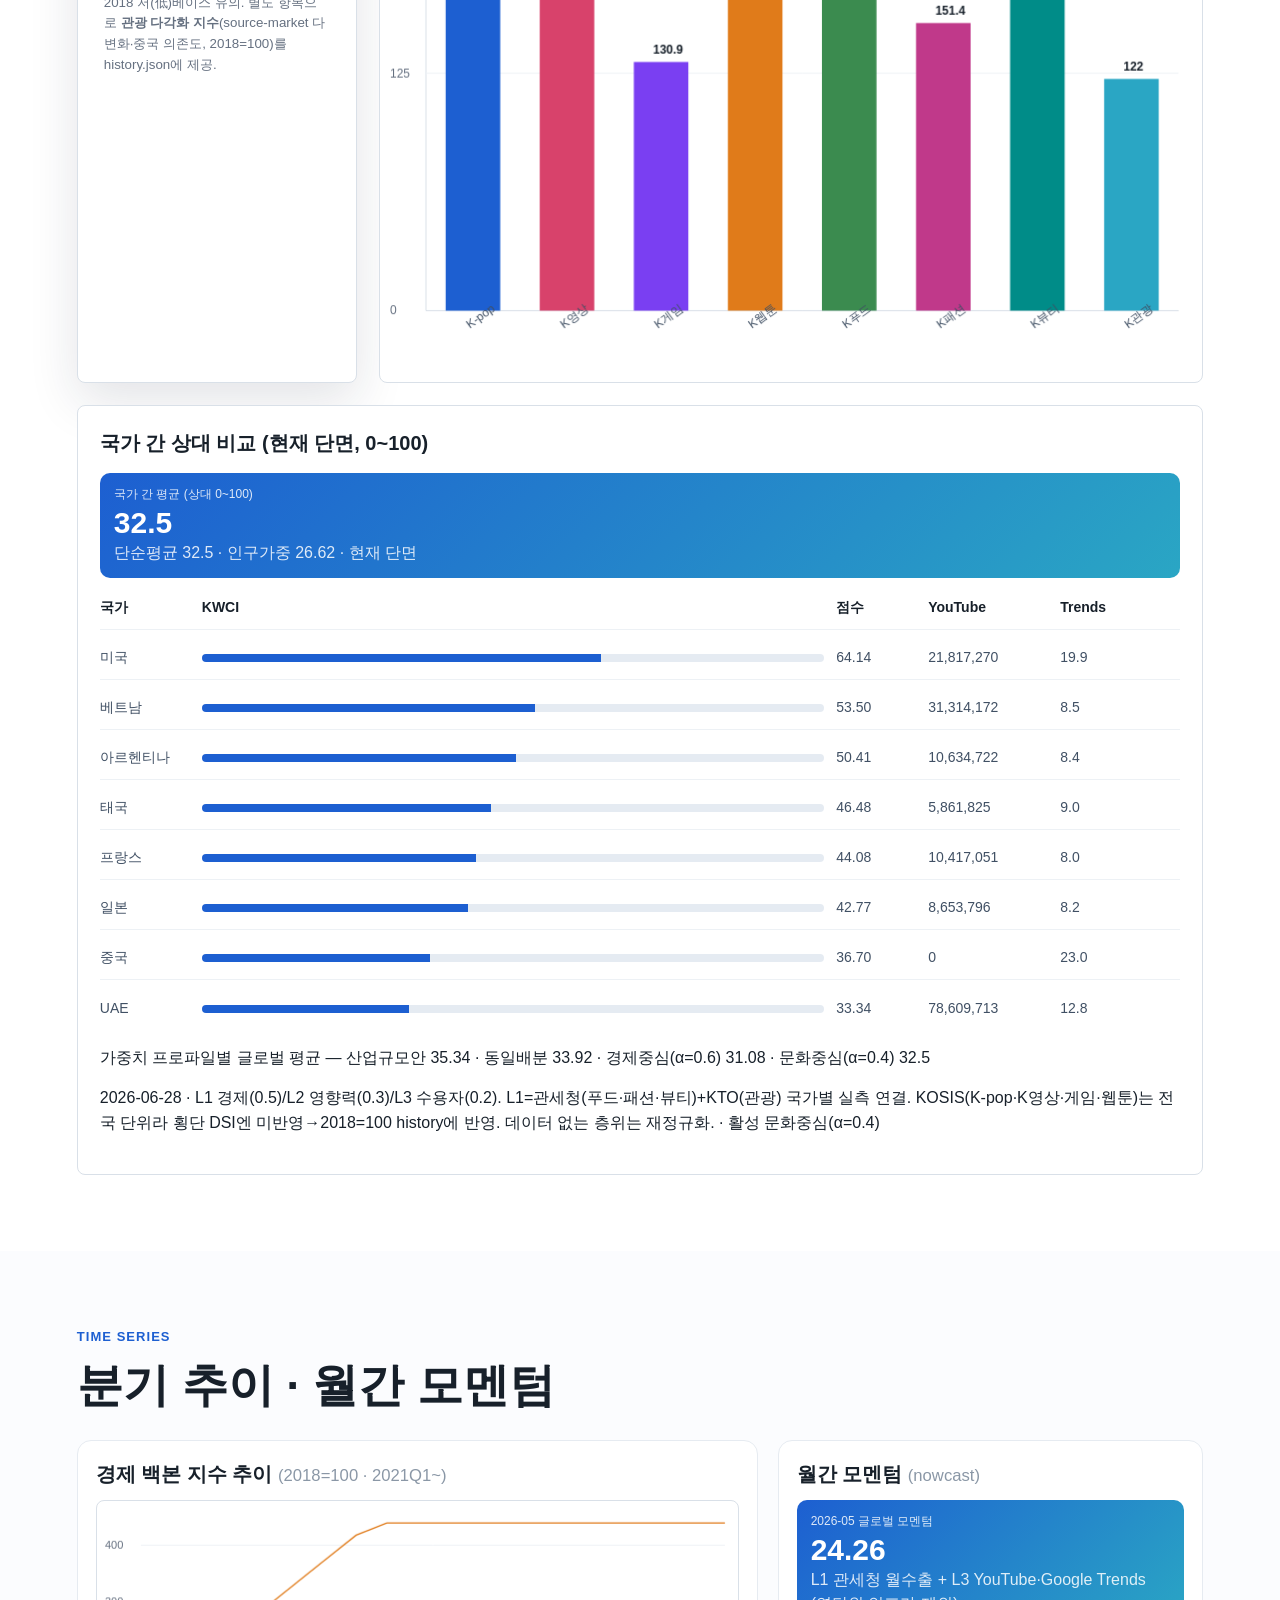
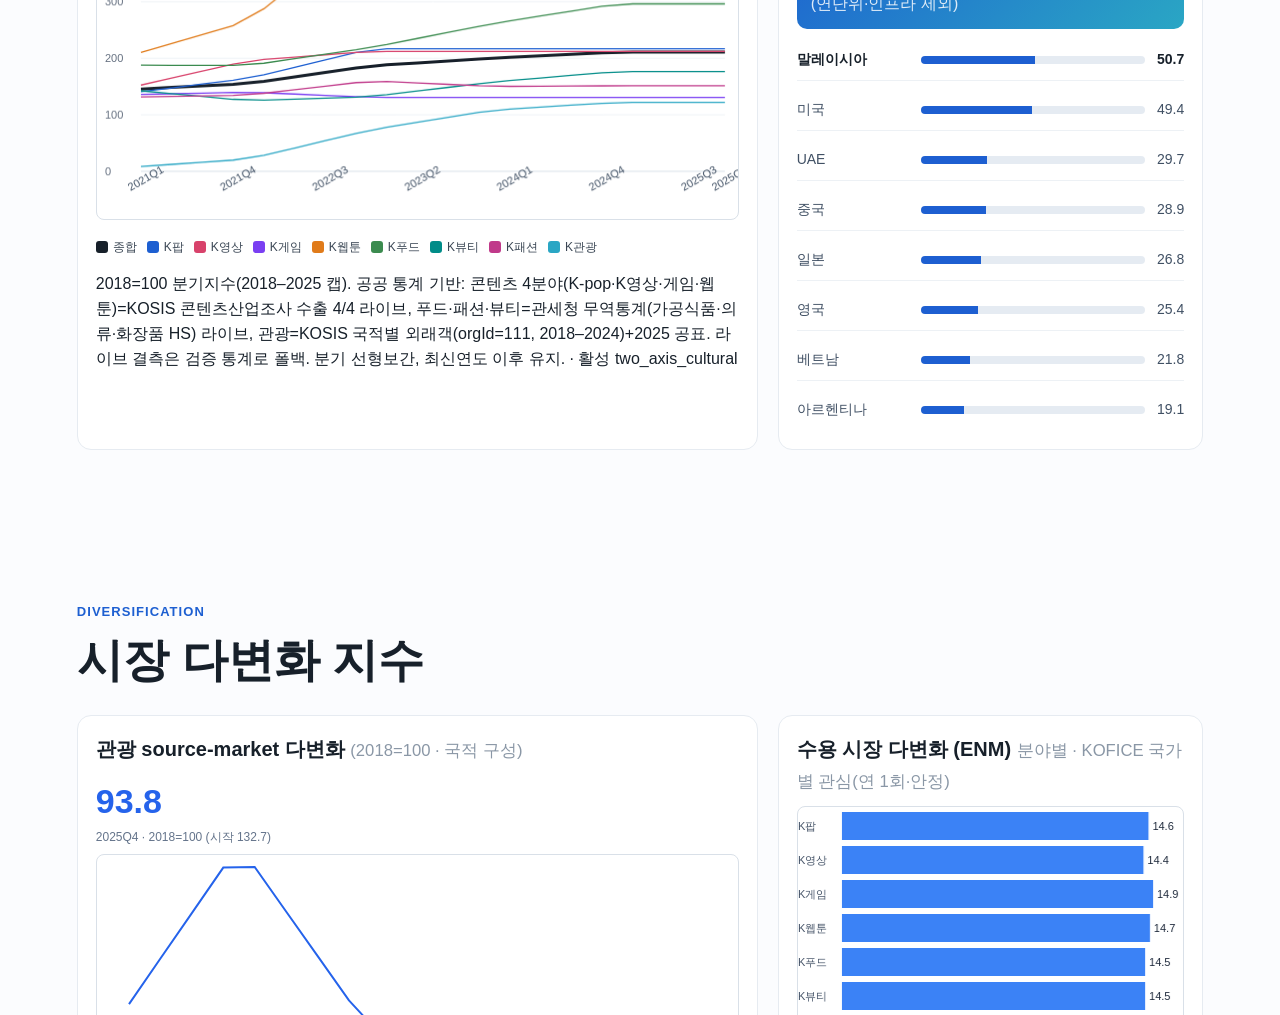
==== commit 01673d31: "Update index.html" ====
--- a/index.html
+++ b/index.html
@@ -288,6 +288,34 @@
   <script>
   (async function(){
     const cb = '?cb=' + Date.now();
+    function lineChart(cv, vals, labels){
+      if(!cv || !vals.length) return;
+      const dpr = window.devicePixelRatio || 1, w = cv.clientWidth || 320, h = cv.clientHeight || 150;
+      cv.width = w*dpr; cv.height = h*dpr; const x = cv.getContext('2d'); x.scale(dpr,dpr);
+      const pad = {l:32,r:12,t:12,b:18};
+      const mn = Math.min(100, ...vals), mx = Math.max(100, ...vals);
+      const X = i => pad.l + (w-pad.l-pad.r) * (i/((vals.length-1)||1));
+      const Y = v => pad.t + (h-pad.t-pad.b) * (1 - (v-mn)/((mx-mn)||1));
+      x.strokeStyle='#e2e8f0'; x.lineWidth=1; x.beginPath(); x.moveTo(pad.l, Y(100)); x.lineTo(w-pad.r, Y(100)); x.stroke();
+      x.fillStyle='#94a3b8'; x.font='10px sans-serif'; x.fillText('100', 4, Y(100)+3);
+      x.strokeStyle='#2563eb'; x.lineWidth=2; x.beginPath();
+      vals.forEach((v,i)=>{ i ? x.lineTo(X(i),Y(v)) : x.moveTo(X(i),Y(v)); }); x.stroke();
+      const li = vals.length-1; x.fillStyle='#2563eb'; x.beginPath(); x.arc(X(li),Y(vals[li]),3,0,Math.PI*2); x.fill();
+      x.fillStyle='#94a3b8'; x.font='10px sans-serif';
+      if(labels.length){ x.fillText(labels[0], pad.l, h-4); const ll=labels[labels.length-1]; x.fillText(ll, w-pad.r-x.measureText(ll).width, h-4); }
+    }
+    function barChart(cv, items){
+      if(!cv || !items.length) return;
+      const dpr = window.devicePixelRatio || 1, w = cv.clientWidth || 320, h = cv.clientHeight || 170;
+      cv.width = w*dpr; cv.height = h*dpr; const x = cv.getContext('2d'); x.scale(dpr,dpr);
+      const mx = Math.max(...items.map(d=>d.v)) || 1, bh = (h-6)/items.length, lw = 44;
+      items.forEach((d,i)=>{
+        const y = 3 + i*bh, bw = (w-lw-30) * (d.v/mx);
+        x.fillStyle='#475569'; x.font='11px sans-serif'; x.textBaseline='middle'; x.fillText(d.name, 0, y+bh/2);
+        x.fillStyle='#3b82f6'; x.fillRect(lw, y+2, bw, bh-6);
+        x.fillStyle='#1e293b'; x.fillText(d.v.toFixed(1), lw+bw+4, y+bh/2);
+      });
+    }
     try {
       const h = await (await fetch('history.json' + cb)).json();
       const td = h.tourism_diversification || [], q = h.quarters || [];
@@ -300,8 +328,10 @@
         }).join('');
         el.innerHTML = '<div style="font-size:34px;font-weight:800;color:#2563eb">' + last + '</div>'
           + '<div style="color:#64748b;font-size:12px">' + (q.length ? q[q.length-1] : '') + ' · 2018=100 (시작 ' + first + ')</div>'
-          + '<table style="width:100%;margin-top:10px;font-size:12px;border-collapse:collapse">'
+          + '<canvas id="tourDivChart" style="width:100%;height:150px;display:block;margin:8px 0"></canvas>'
+          + '<table style="width:100%;font-size:12px;border-collapse:collapse">'
           + '<tr style="color:#64748b"><th style="text-align:left">연도</th><th style="text-align:right">중국 비중</th></tr>' + rows + '</table>';
+        lineChart(document.getElementById('tourDivChart'), td, q);
       } else { el.textContent = '관광 다변화 데이터 없음'; }
     } catch (e) { var t = document.getElementById('tourDivPanel'); if (t) t.textContent = '로드 실패'; }
     try {
@@ -310,15 +340,18 @@
       const names = (k.domains || []).reduce(function(m,d){ m[d.genre] = d.genre_name; return m; }, {});
       const order = ['kpop','kvideo','kgame','kwebtoon','kfood','kbeauty','kfashion','ktourism'];
       const el = document.getElementById('audDivPanel');
-      const rows = order.filter(function(g){ return ad[g] && ad[g].enm != null; }).map(function(g){
+      const list = order.filter(function(g){ return ad[g] && ad[g].enm != null; });
+      const rows = list.map(function(g){
         const d = ad[g];
         const yt = (d.youtube_enm != null) ? d.youtube_enm : '-';
         return '<tr><td>' + (names[g] || g) + '</td><td style="text-align:right">' + d.enm + '</td><td style="text-align:right">' + d.enm_pct + '%</td><td>' + d.top_country + ' ' + d.top_share_pct + '%</td><td style="text-align:right;color:#94a3b8">' + yt + '</td></tr>';
       }).join('');
-      el.innerHTML = rows
-        ? '<table style="width:100%;font-size:12px;border-collapse:collapse"><tr style="color:#64748b"><th style="text-align:left">분야</th><th style="text-align:right">ENM</th><th style="text-align:right">최대대비</th><th style="text-align:left">최다 관심국(KOFICE)</th><th style="text-align:right">YT참고</th></tr>' + rows + '</table>'
+      el.innerHTML = list.length
+        ? '<canvas id="audDivChart" style="width:100%;height:175px;display:block;margin-bottom:8px"></canvas>'
+        + '<table style="width:100%;font-size:12px;border-collapse:collapse"><tr style="color:#64748b"><th style="text-align:left">분야</th><th style="text-align:right">ENM</th><th style="text-align:right">최대대비</th><th style="text-align:left">최다 관심국(KOFICE)</th><th style="text-align:right">YT참고</th></tr>' + rows + '</table>'
         + '<div style="font-size:11px;color:#94a3b8;margin-top:6px">ENM·최다 관심국 = KOFICE 설문(안정) 기준. YT참고 = YouTube 단면 ENM(노이즈, 비교용).</div>'
         : '수용 다변화 데이터 없음(다음 자동수집 후 표시).';
+      if (list.length) barChart(document.getElementById('audDivChart'), list.map(function(g){ return {name:(names[g]||g), v:ad[g].enm}; }));
     } catch (e) { var a = document.getElementById('audDivPanel'); if (a) a.textContent = '로드 실패'; }
   })();
   </script>
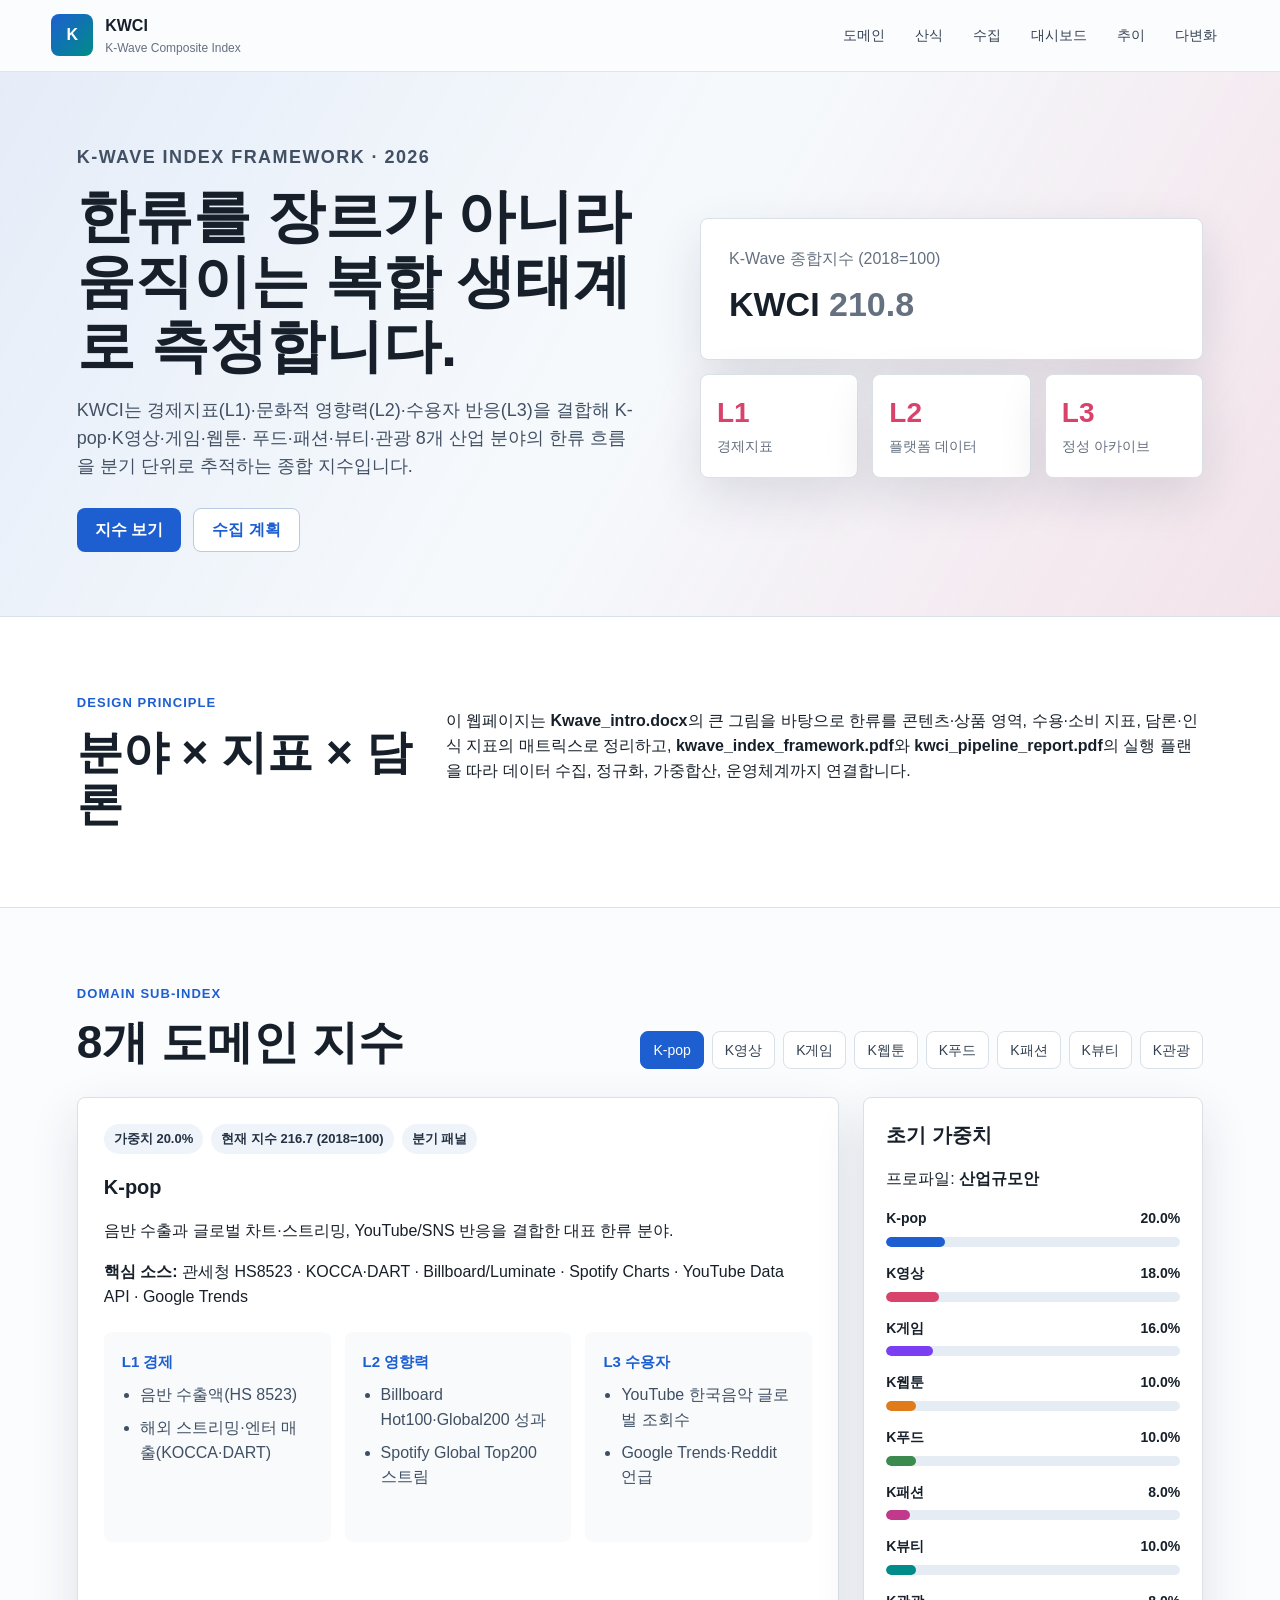
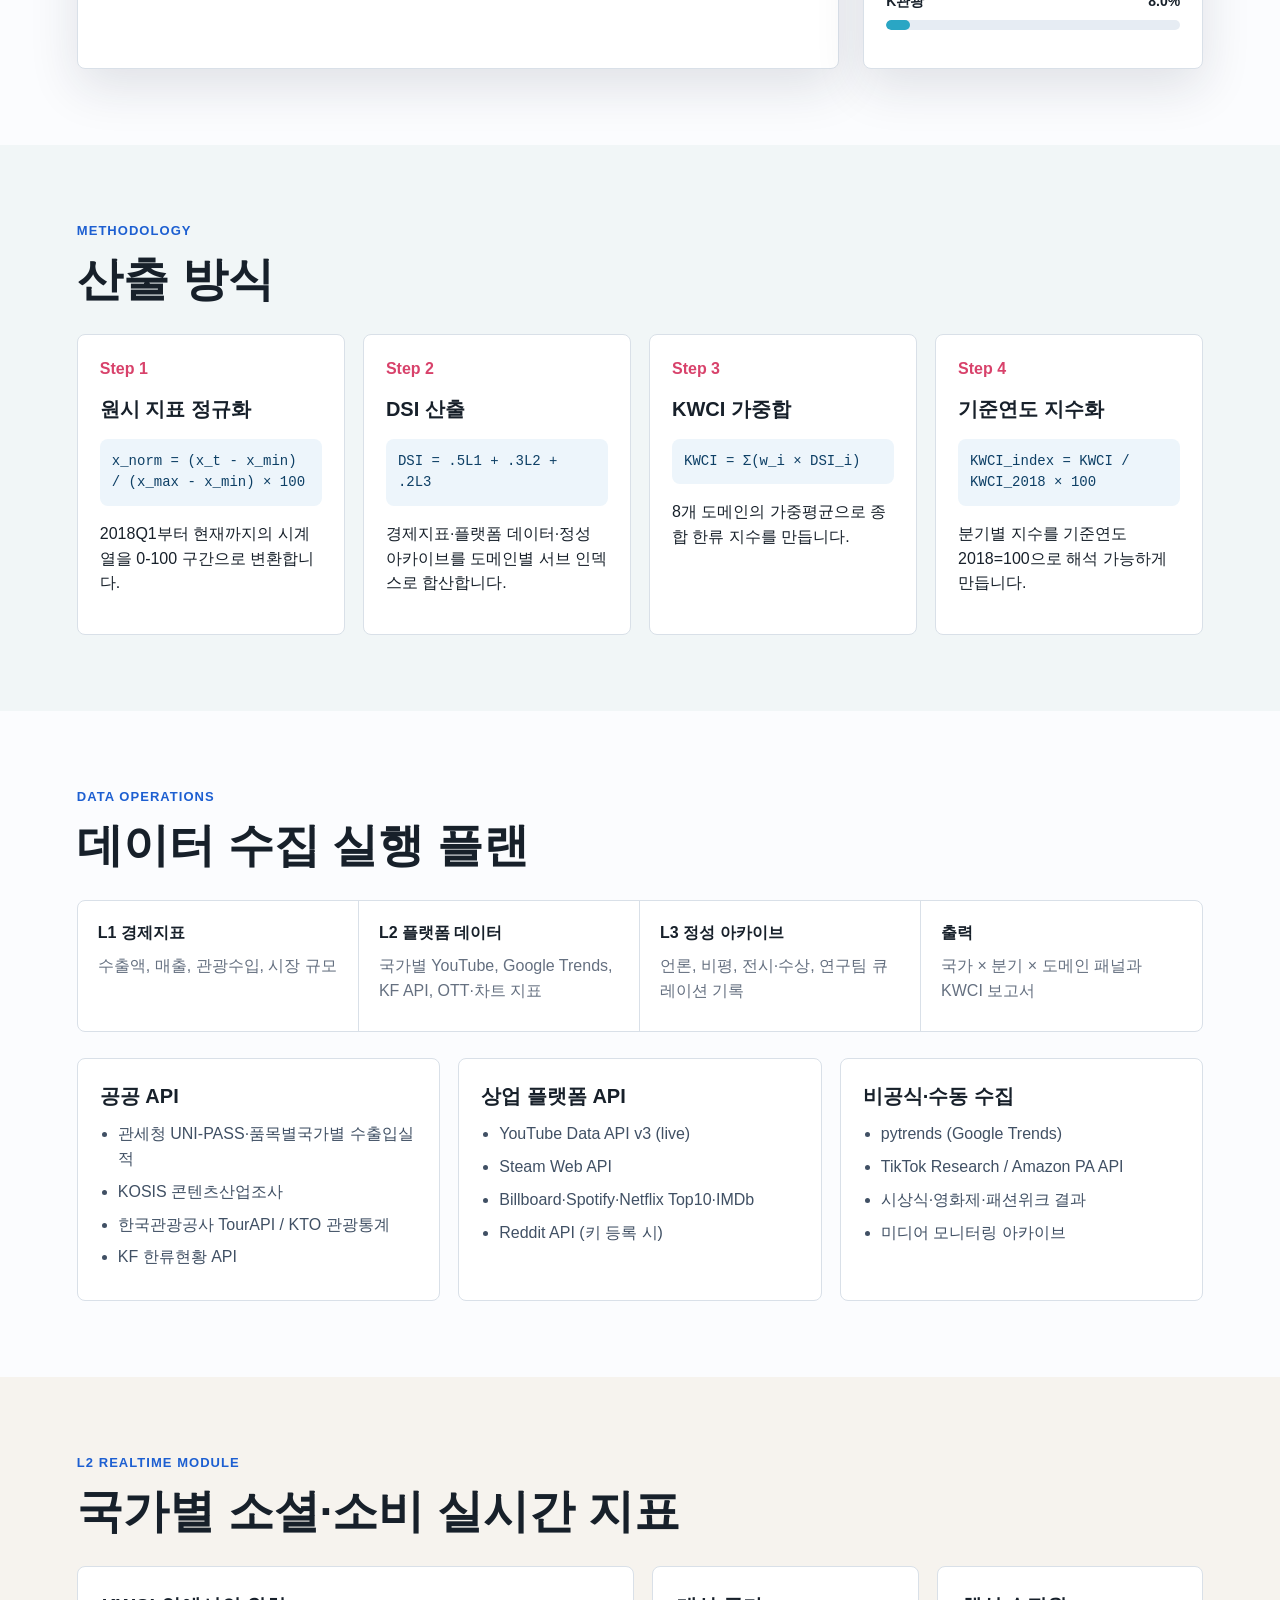
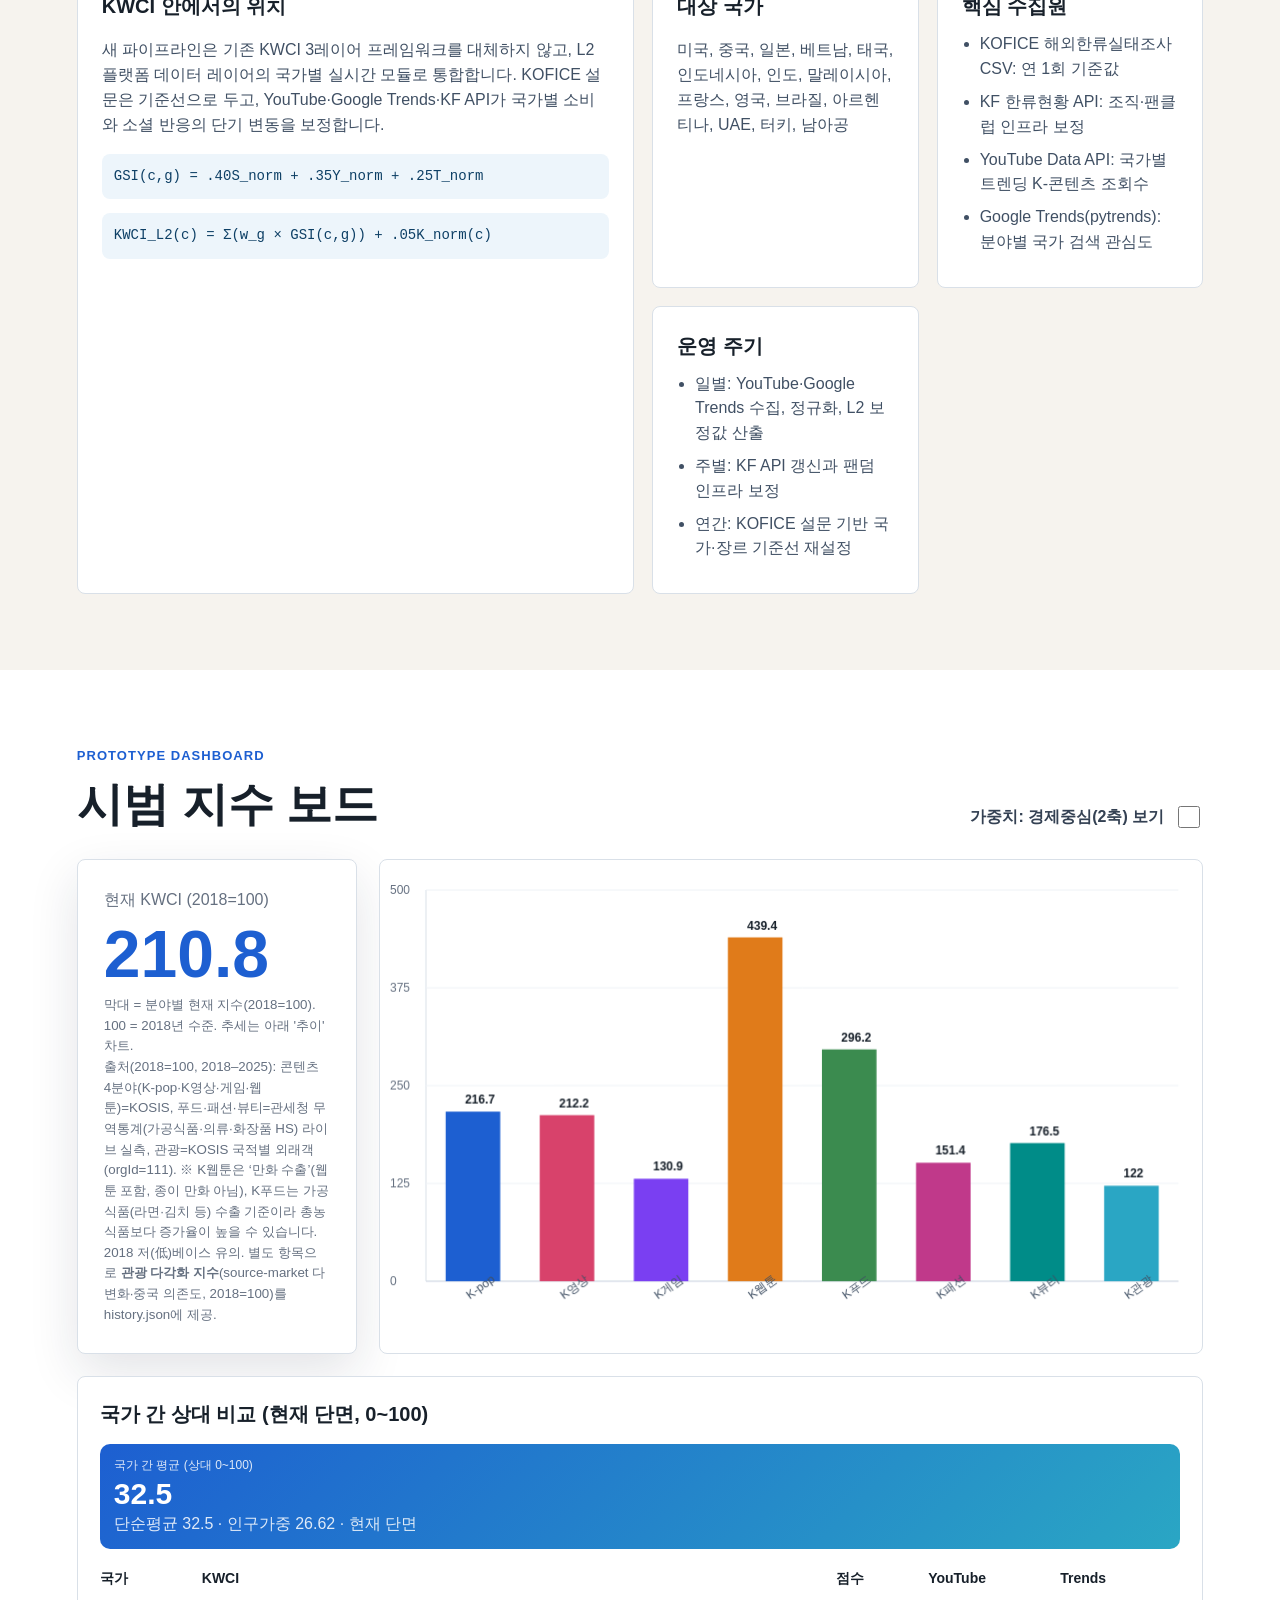
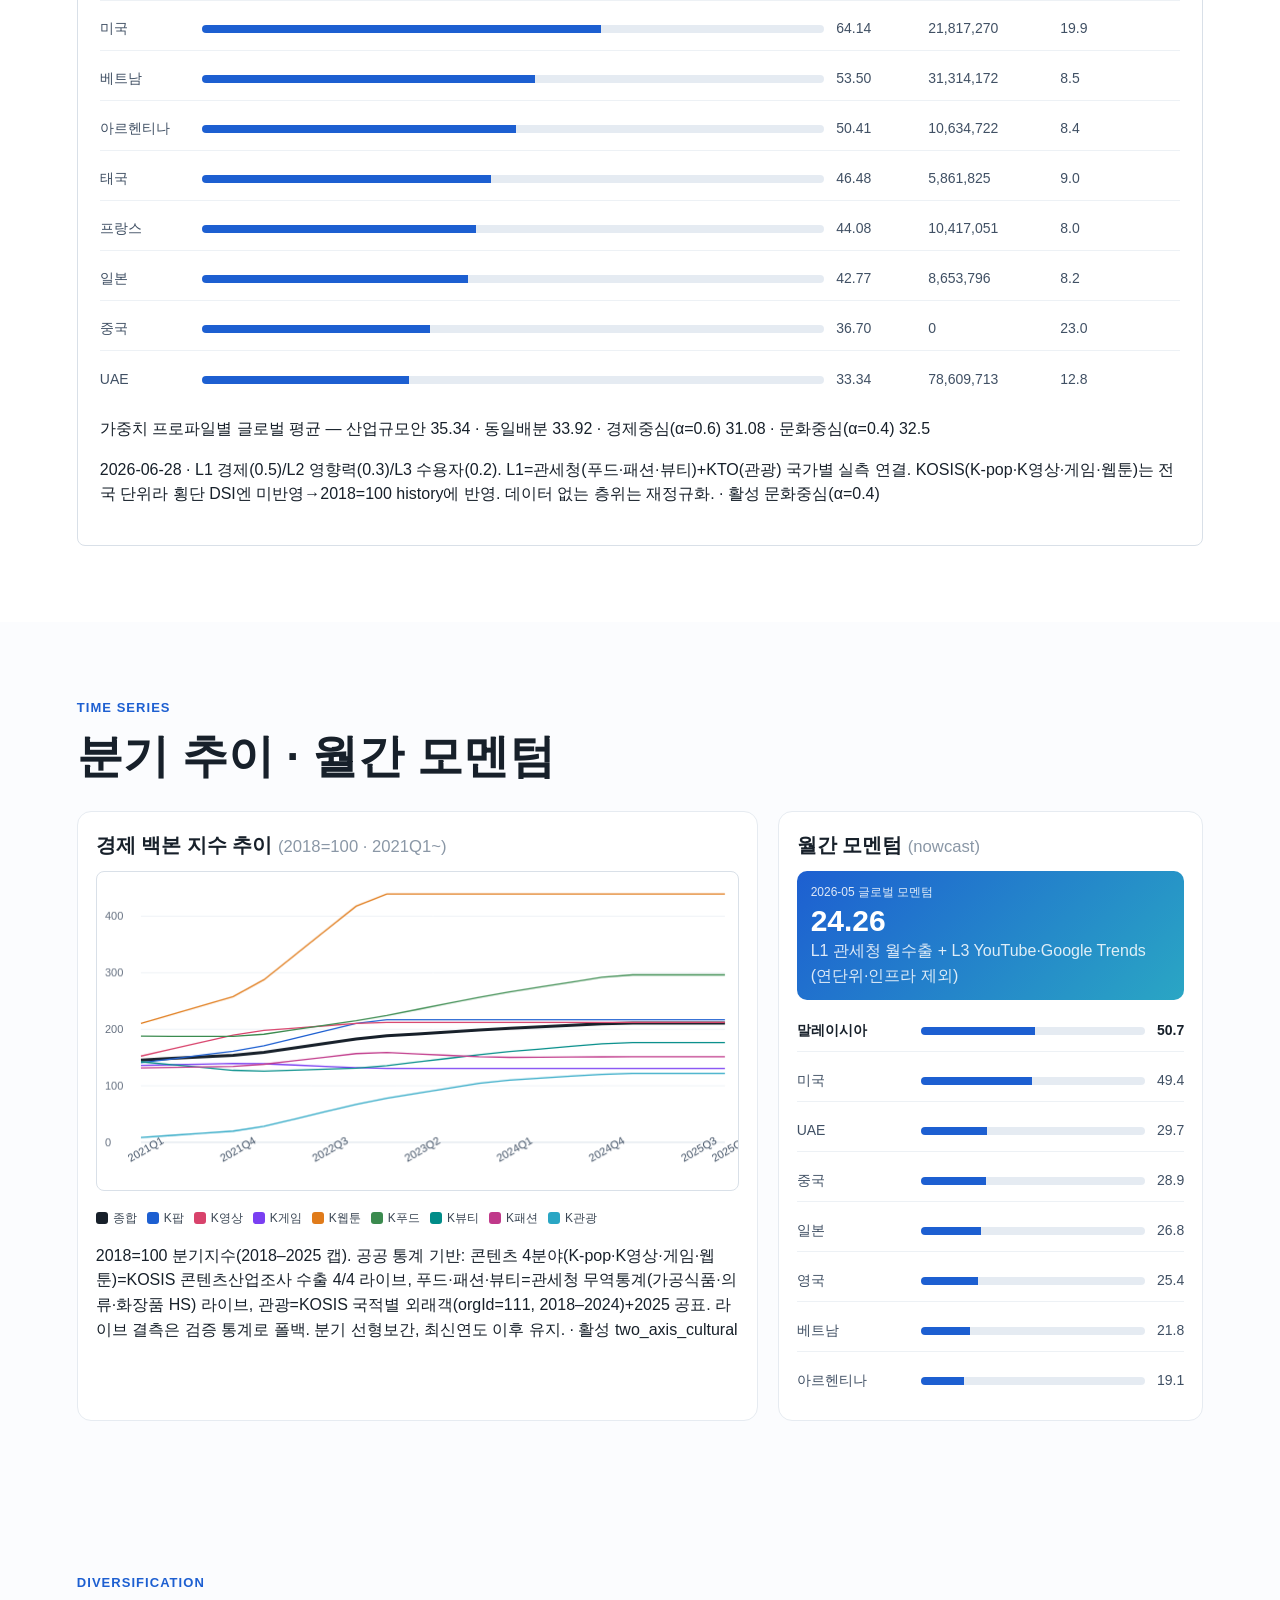
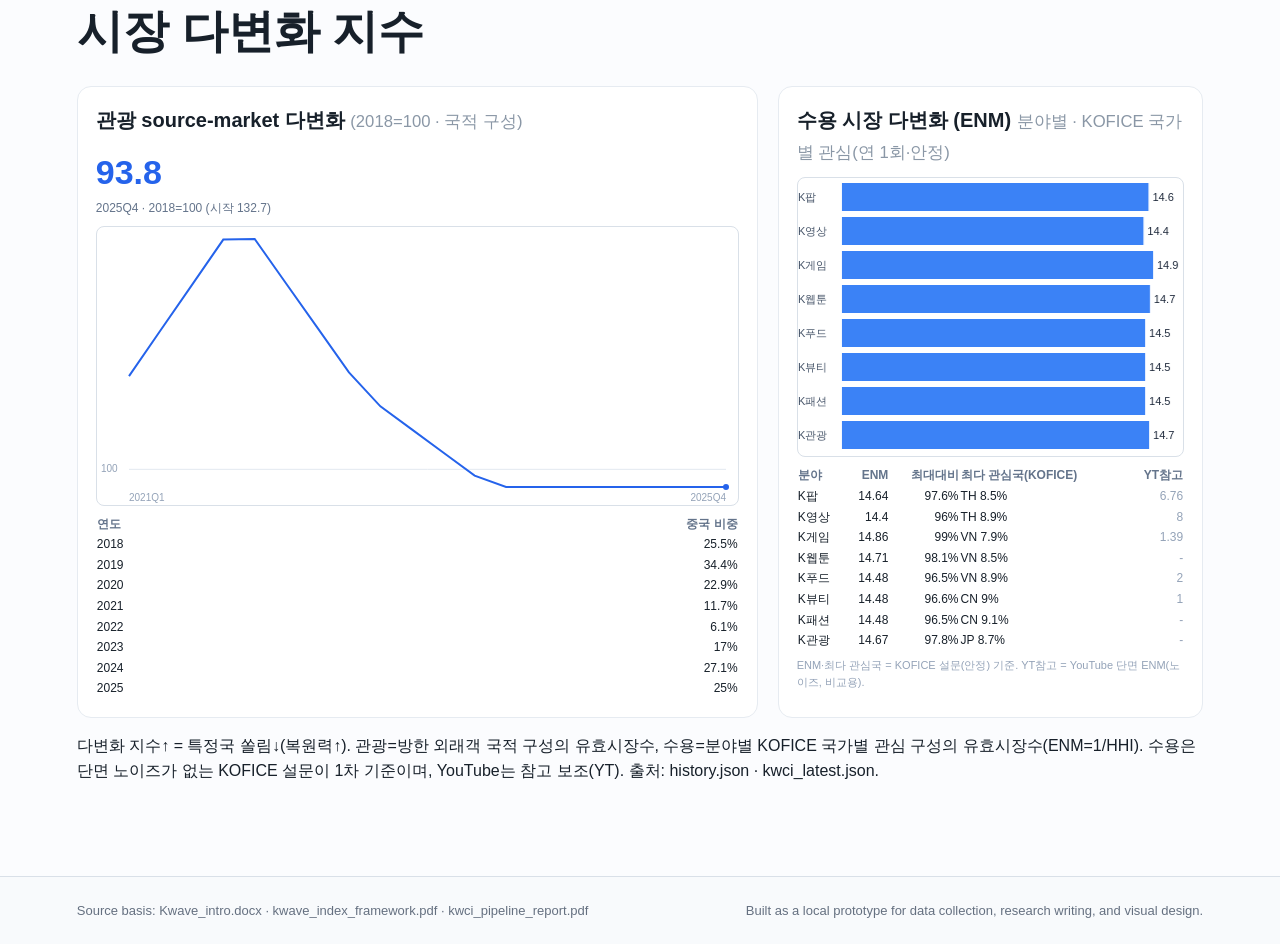
==== commit 293e5b4e: "Update index.html" ====
--- a/index.html
+++ b/index.html
@@ -52,31 +52,16 @@
         </div>
       </div>
       <div class="hero-panel" aria-label="지수 핵심 구조">
-        <div class="score-card map-card">
+        <div class="score-card">
           <div>
             <span>K-Wave 종합지수 (2018=100)</span>
             <strong>KWCI <span id="heroKwci">—</span></strong>
           </div>
-          <div class="mini-map" aria-hidden="true">
-            <span class="point us">US</span>
-            <span class="point br">BR</span>
-            <span class="point fr">FR</span>
-            <span class="point ae">AE</span>
-            <span class="point in">IN</span>
-            <span class="point th">TH</span>
-            <span class="point jp">JP</span>
-          </div>
         </div>
         <div class="layer-grid">
           <div><b>L1</b><span>경제지표</span></div>
           <div><b>L2</b><span>플랫폼 데이터</span></div>
           <div><b>L3</b><span>정성 아카이브</span></div>
-        </div>
-        <div class="signal-strip" aria-label="국가별 샘플 지수">
-          <span><b>US</b><i style="--v:67%"></i></span>
-          <span><b>TH</b><i style="--v:59%"></i></span>
-          <span><b>JP</b><i style="--v:55%"></i></span>
-          <span><b>BR</b><i style="--v:49%"></i></span>
         </div>
       </div>
     </section>
@@ -154,7 +139,7 @@
       </div>
       <div class="pipeline-track">
         <div><b>L1 경제지표</b><span>수출액, 매출, 관광수입, 시장 규모</span></div>
-        <div><b>L2 플랫폼 데이터</b><span>국가별 YouTube, Reddit, KF API, OTT·차트 지표</span></div>
+        <div><b>L2 플랫폼 데이터</b><span>국가별 YouTube, Google Trends, KF API, OTT·차트 지표</span></div>
         <div><b>L3 정성 아카이브</b><span>언론, 비평, 전시·수상, 연구팀 큐레이션 기록</span></div>
         <div><b>출력</b><span>국가 × 분기 × 도메인 패널과 KWCI 보고서</span></div>
       </div>
@@ -173,10 +158,10 @@
           <h3>KWCI 안에서의 위치</h3>
           <p>
             새 파이프라인은 기존 KWCI 3레이어 프레임워크를 대체하지 않고, L2 플랫폼 데이터 레이어의
-            국가별 실시간 모듈로 통합합니다. KOFICE 설문은 기준선으로 두고, YouTube·Reddit·KF API가
+            국가별 실시간 모듈로 통합합니다. KOFICE 설문은 기준선으로 두고, YouTube·Google Trends·KF API가
             국가별 소비와 소셜 반응의 단기 변동을 보정합니다.
           </p>
-          <code>GSI(c,g) = .40S_norm + .35Y_norm + .25R_norm</code>
+          <code>GSI(c,g) = .40S_norm + .35Y_norm + .25T_norm</code>
           <code>KWCI_L2(c) = Σ(w_g × GSI(c,g)) + .05K_norm(c)</code>
         </article>
         <article class="module-card">
@@ -189,25 +174,17 @@
             <li>KOFICE 해외한류실태조사 CSV: 연 1회 기준값</li>
             <li>KF 한류현황 API: 조직·팬클럽 인프라 보정</li>
             <li>YouTube Data API: 국가별 트렌딩 K-콘텐츠 조회수</li>
-            <li>Reddit PRAW: 장르별 서브레딧 주간 언급량</li>
+            <li>Google Trends(pytrends): 분야별 국가 검색 관심도</li>
           </ul>
         </article>
         <article class="module-card">
           <h3>운영 주기</h3>
           <ul>
-            <li>일별: YouTube·Reddit 수집, 정규화, L2 보정값 산출</li>
+            <li>일별: YouTube·Google Trends 수집, 정규화, L2 보정값 산출</li>
             <li>주별: KF API 갱신과 팬덤 인프라 보정</li>
             <li>연간: KOFICE 설문 기반 국가·장르 기준선 재설정</li>
           </ul>
         </article>
-      </div>
-      <div class="genre-strip" aria-label="L2 장르 가중치">
-        <span style="--w:35">K-pop 35%</span>
-        <span style="--w:30">K-drama 30%</span>
-        <span style="--w:10">K-movie 10%</span>
-        <span style="--w:12">K-beauty 12%</span>
-        <span style="--w:8">K-food 8%</span>
-        <span style="--w:5">K-culture 5%</span>
       </div>
     </section>
 
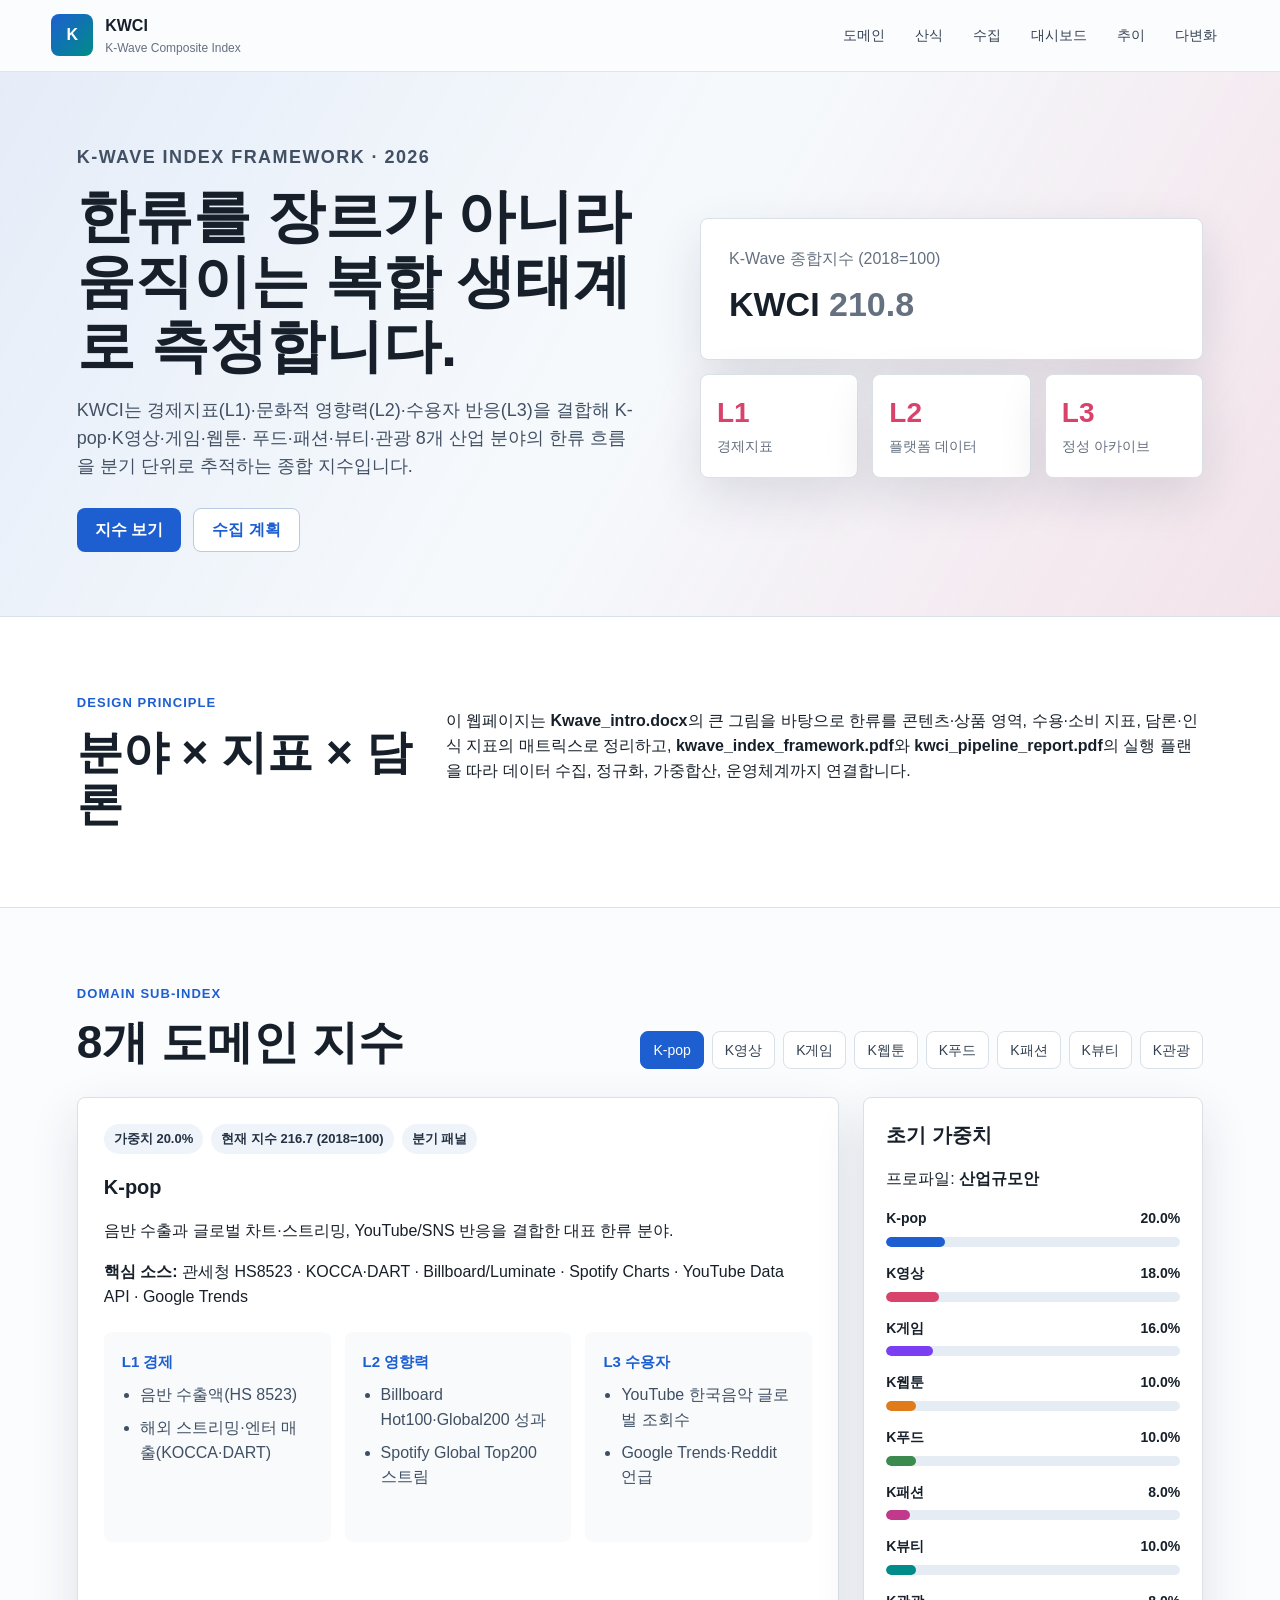
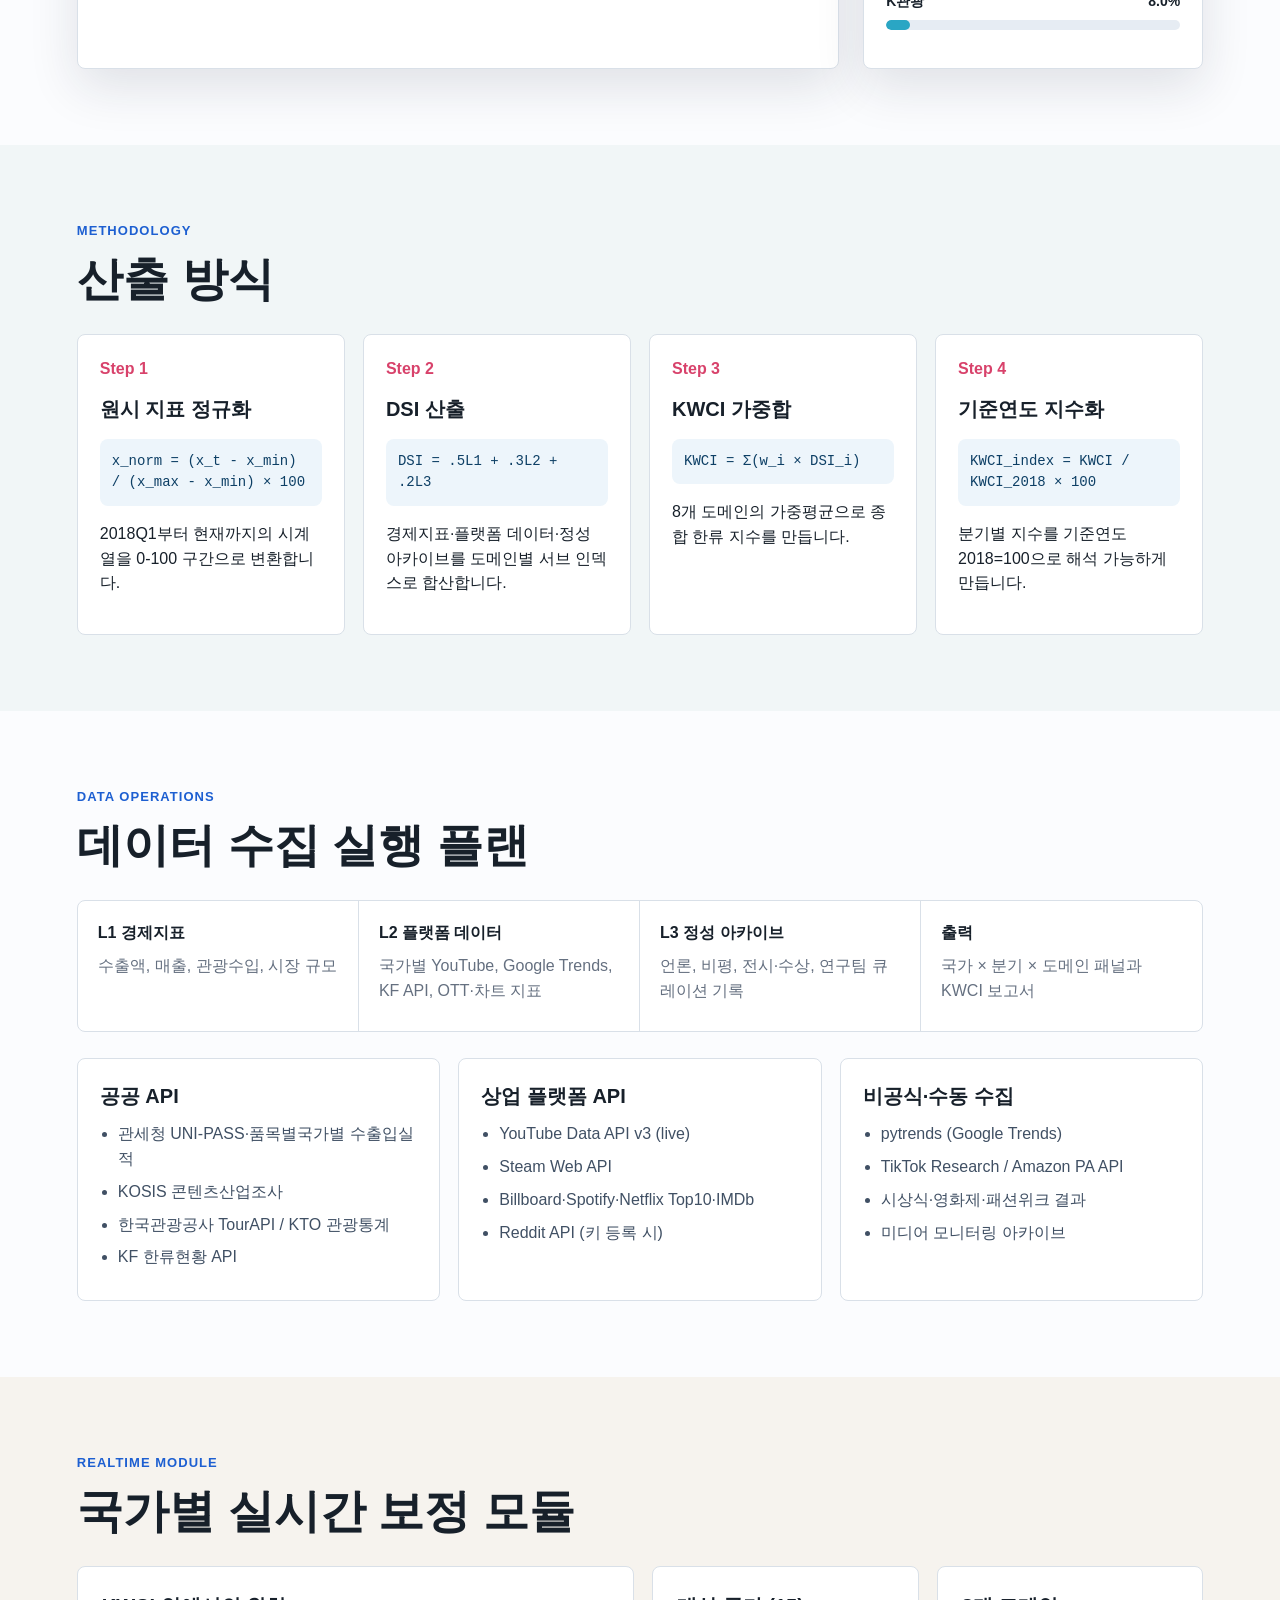
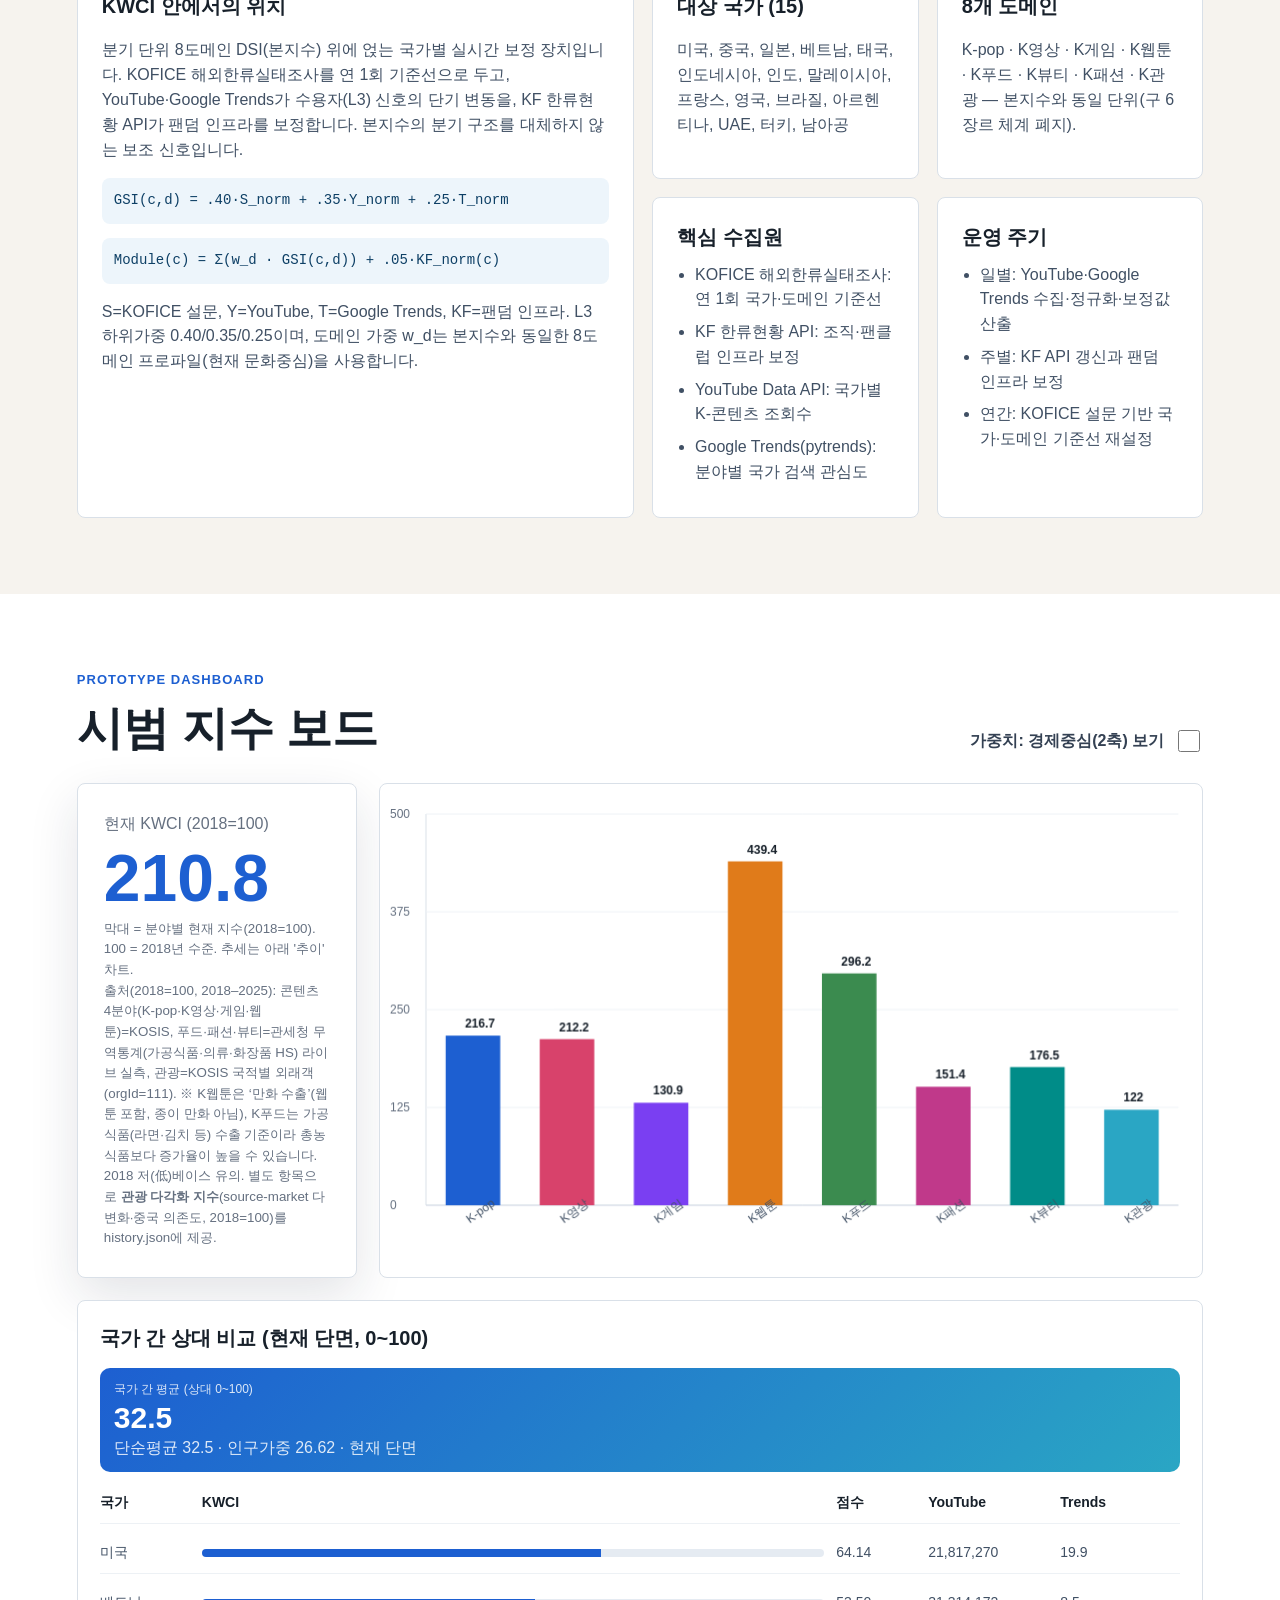
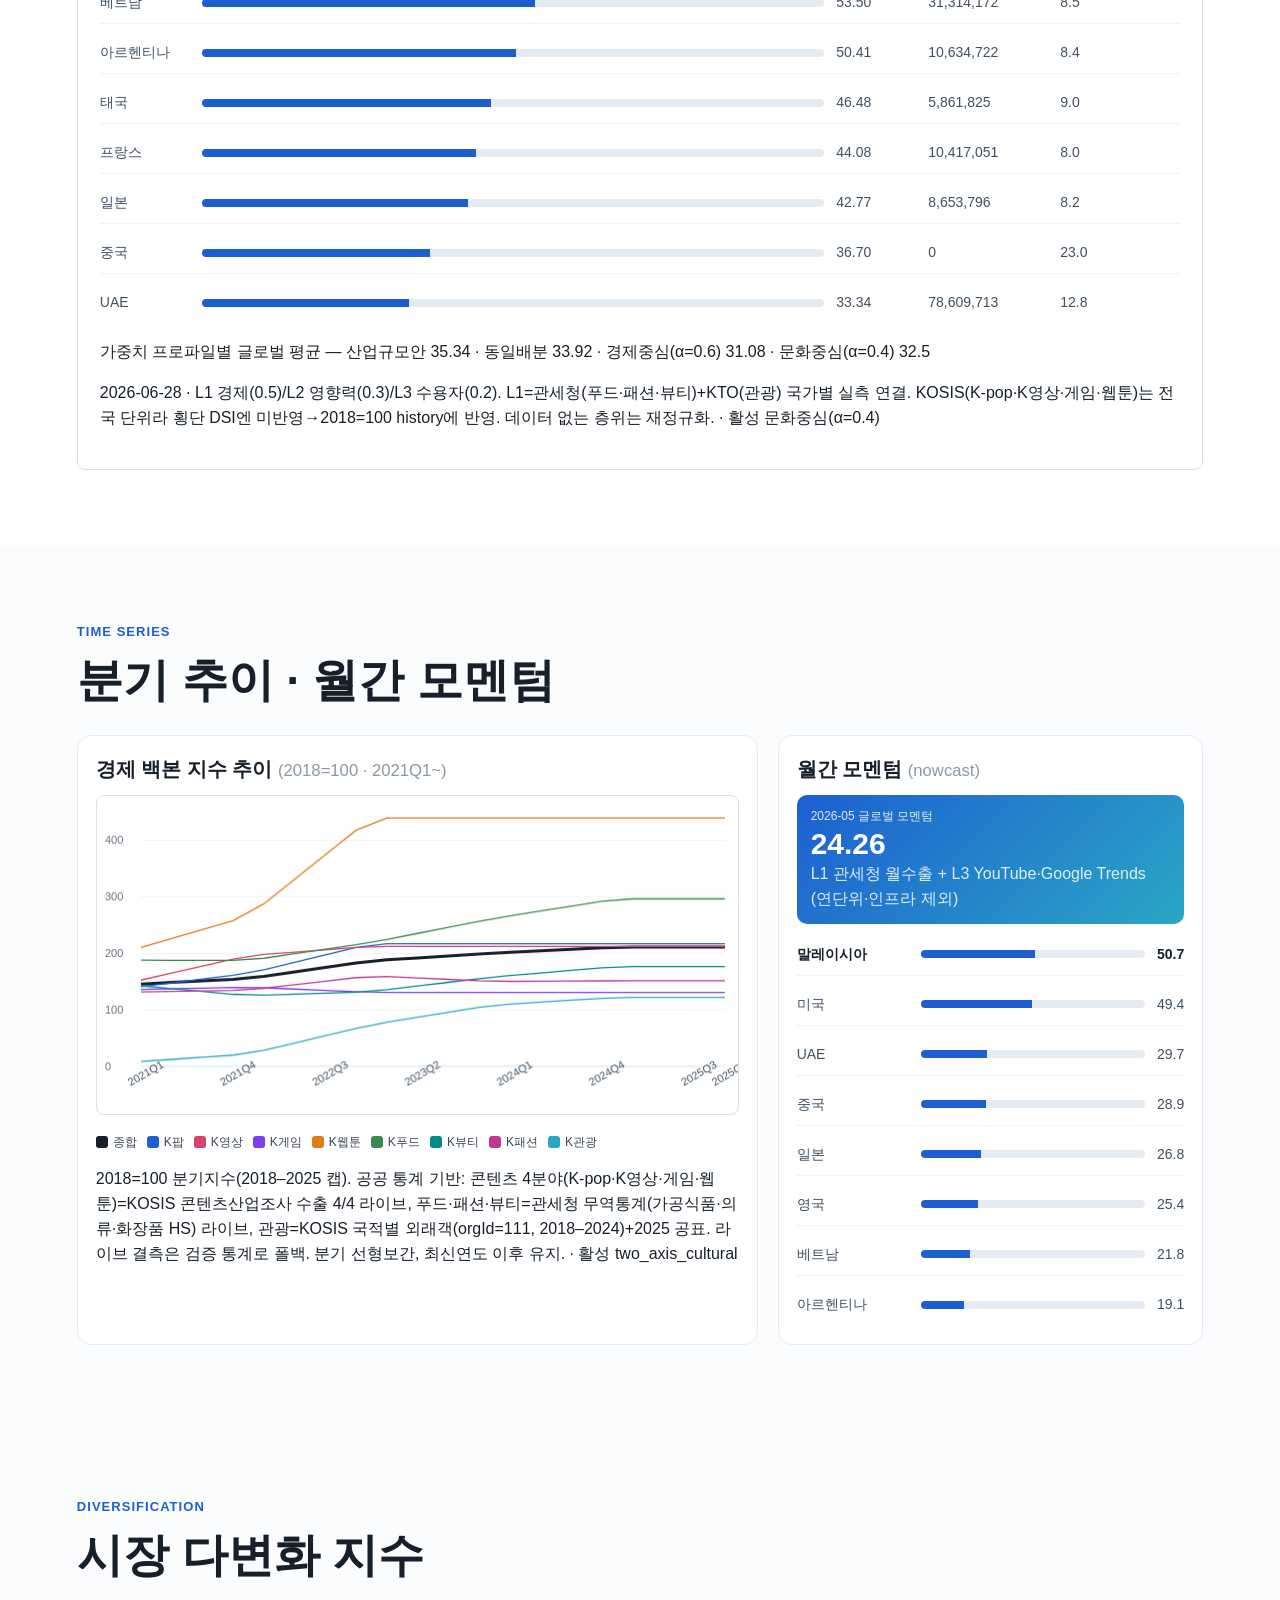
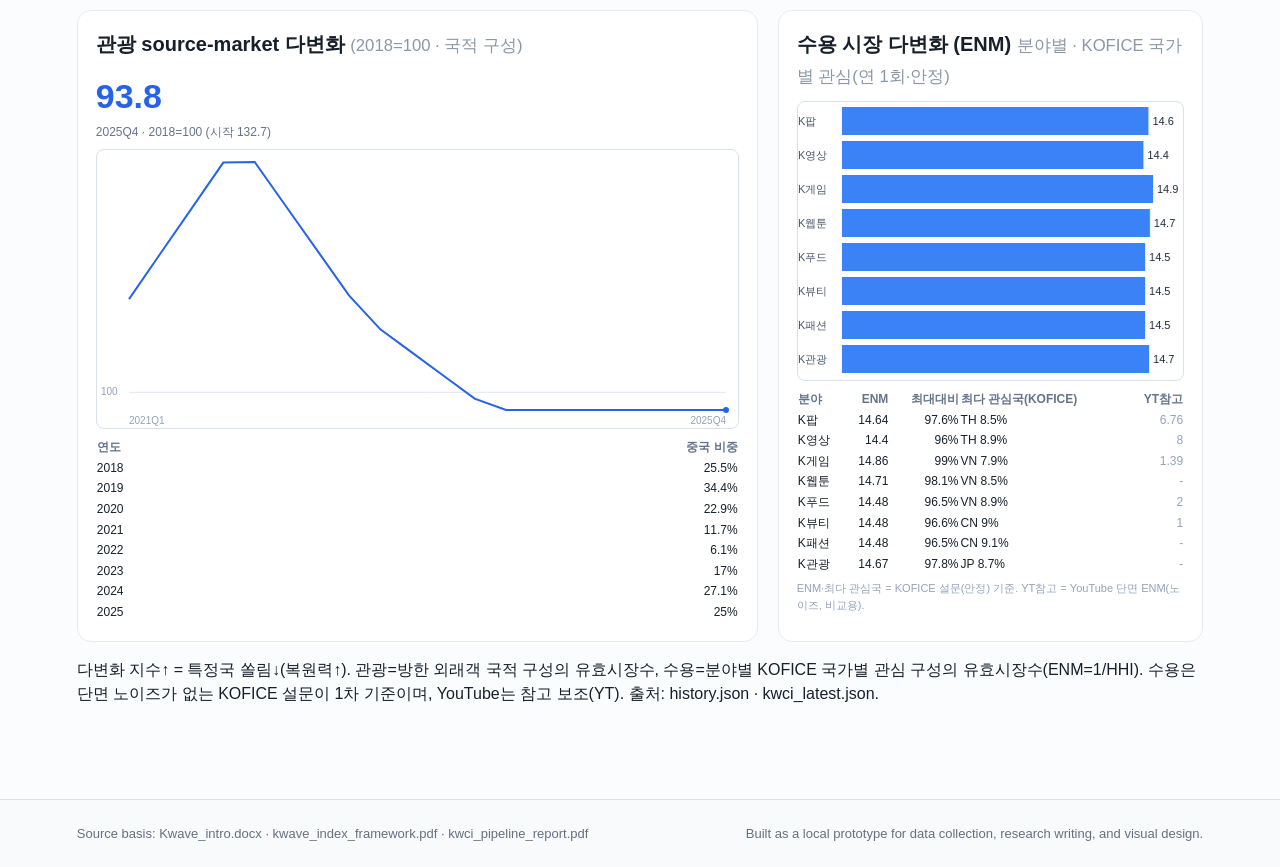
==== commit f7c1b3ab: "Update index.html" ====
--- a/index.html
+++ b/index.html
@@ -149,40 +149,45 @@
     <section class="section l2-module" id="l2-module">
       <div class="section-head">
         <div>
-          <p class="eyebrow">L2 Realtime Module</p>
-          <h2>국가별 소셜·소비 실시간 지표</h2>
+          <p class="eyebrow">Realtime Module</p>
+          <h2>국가별 실시간 보정 모듈</h2>
         </div>
       </div>
       <div class="module-layout">
         <article class="module-card lead">
           <h3>KWCI 안에서의 위치</h3>
           <p>
-            새 파이프라인은 기존 KWCI 3레이어 프레임워크를 대체하지 않고, L2 플랫폼 데이터 레이어의
-            국가별 실시간 모듈로 통합합니다. KOFICE 설문은 기준선으로 두고, YouTube·Google Trends·KF API가
-            국가별 소비와 소셜 반응의 단기 변동을 보정합니다.
+            분기 단위 8도메인 DSI(본지수) 위에 얹는 국가별 실시간 보정 장치입니다. KOFICE 해외한류실태조사를
+            연 1회 기준선으로 두고, YouTube·Google Trends가 수용자(L3) 신호의 단기 변동을, KF 한류현황 API가
+            팬덤 인프라를 보정합니다. 본지수의 분기 구조를 대체하지 않는 보조 신호입니다.
           </p>
-          <code>GSI(c,g) = .40S_norm + .35Y_norm + .25T_norm</code>
-          <code>KWCI_L2(c) = Σ(w_g × GSI(c,g)) + .05K_norm(c)</code>
+          <code>GSI(c,d) = .40·S_norm + .35·Y_norm + .25·T_norm</code>
+          <code>Module(c) = Σ(w_d · GSI(c,d)) + .05·KF_norm(c)</code>
+          <p class="muted-line">S=KOFICE 설문, Y=YouTube, T=Google Trends, KF=팬덤 인프라. L3 하위가중 0.40/0.35/0.25이며, 도메인 가중 w_d는 본지수와 동일한 8도메인 프로파일(현재 문화중심)을 사용합니다.</p>
         </article>
         <article class="module-card">
-          <h3>대상 국가</h3>
+          <h3>대상 국가 (15)</h3>
           <p>미국, 중국, 일본, 베트남, 태국, 인도네시아, 인도, 말레이시아, 프랑스, 영국, 브라질, 아르헨티나, UAE, 터키, 남아공</p>
+        </article>
+        <article class="module-card">
+          <h3>8개 도메인</h3>
+          <p>K-pop · K영상 · K게임 · K웹툰 · K푸드 · K뷰티 · K패션 · K관광 — 본지수와 동일 단위(구 6장르 체계 폐지).</p>
         </article>
         <article class="module-card">
           <h3>핵심 수집원</h3>
           <ul>
-            <li>KOFICE 해외한류실태조사 CSV: 연 1회 기준값</li>
+            <li>KOFICE 해외한류실태조사: 연 1회 국가·도메인 기준선</li>
             <li>KF 한류현황 API: 조직·팬클럽 인프라 보정</li>
-            <li>YouTube Data API: 국가별 트렌딩 K-콘텐츠 조회수</li>
+            <li>YouTube Data API: 국가별 K-콘텐츠 조회수</li>
             <li>Google Trends(pytrends): 분야별 국가 검색 관심도</li>
           </ul>
         </article>
         <article class="module-card">
           <h3>운영 주기</h3>
           <ul>
-            <li>일별: YouTube·Google Trends 수집, 정규화, L2 보정값 산출</li>
+            <li>일별: YouTube·Google Trends 수집·정규화·보정값 산출</li>
             <li>주별: KF API 갱신과 팬덤 인프라 보정</li>
-            <li>연간: KOFICE 설문 기반 국가·장르 기준선 재설정</li>
+            <li>연간: KOFICE 설문 기반 국가·도메인 기준선 재설정</li>
           </ul>
         </article>
       </div>
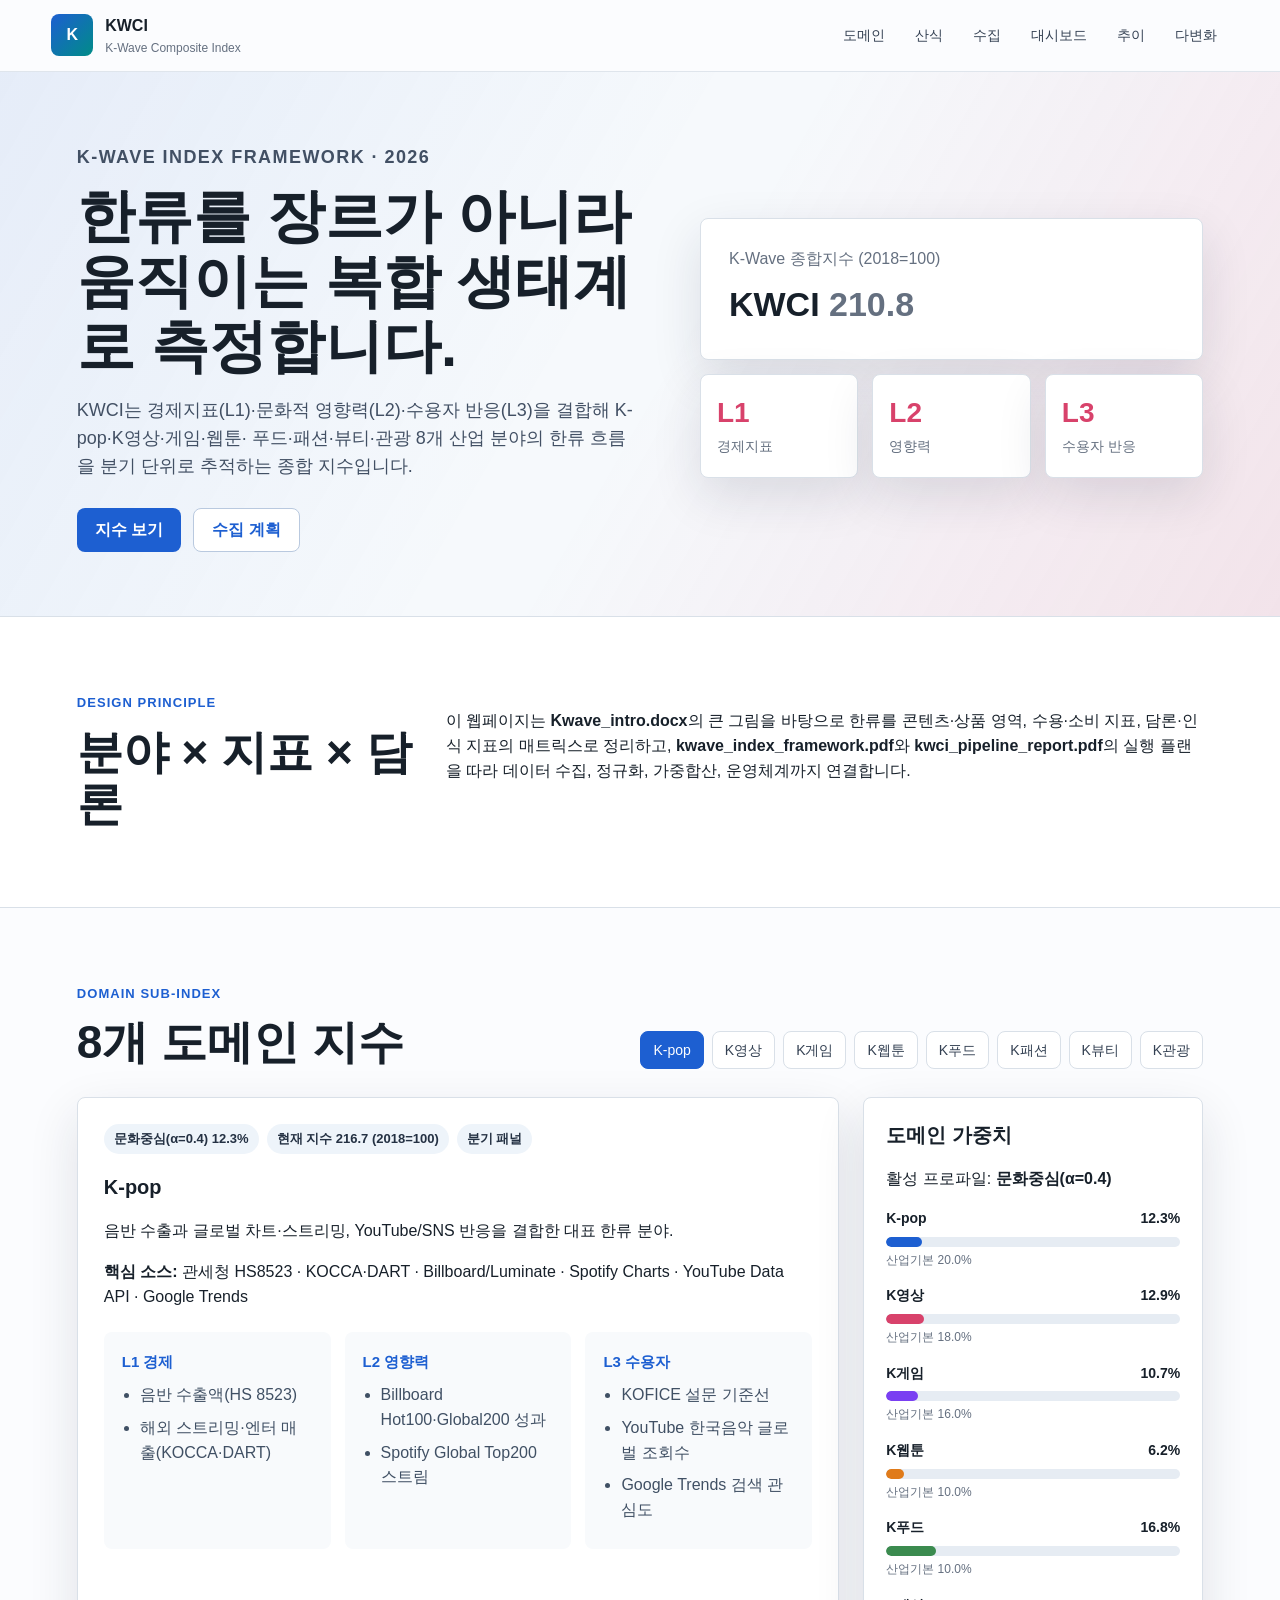
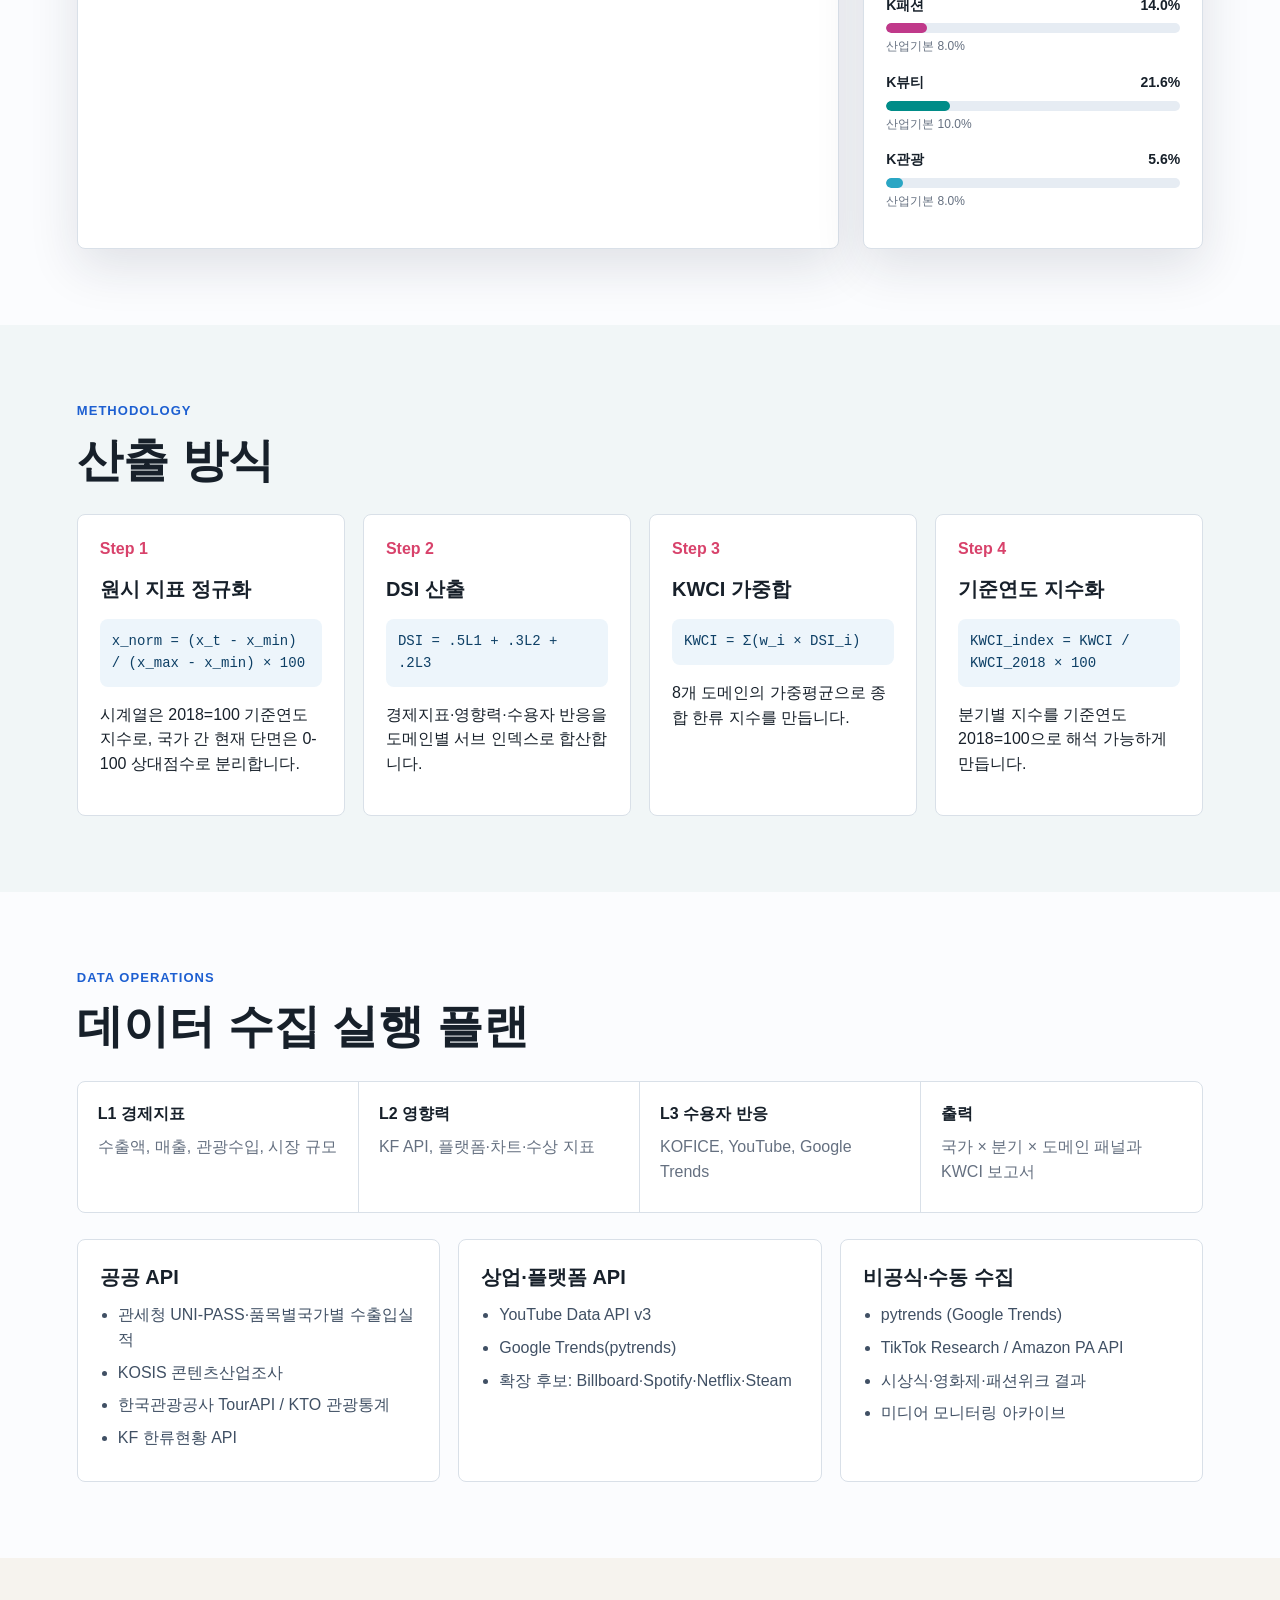
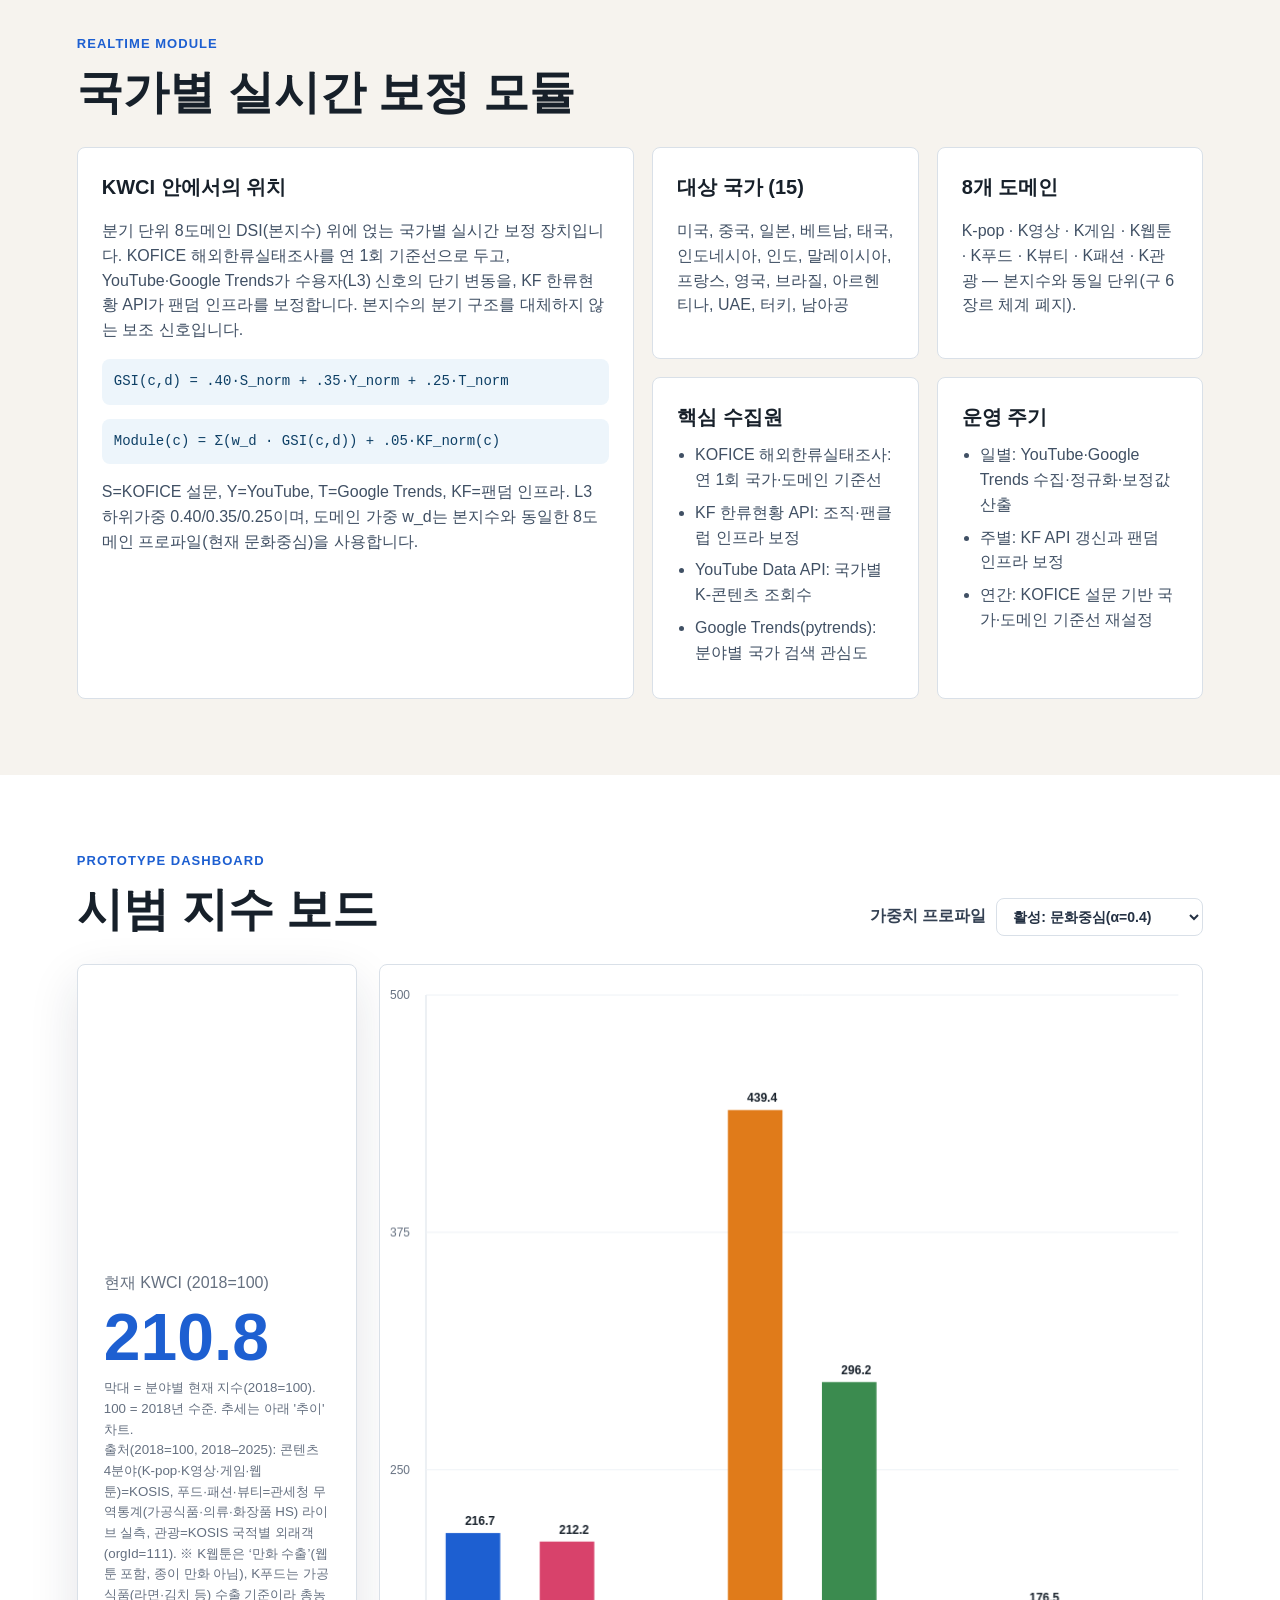
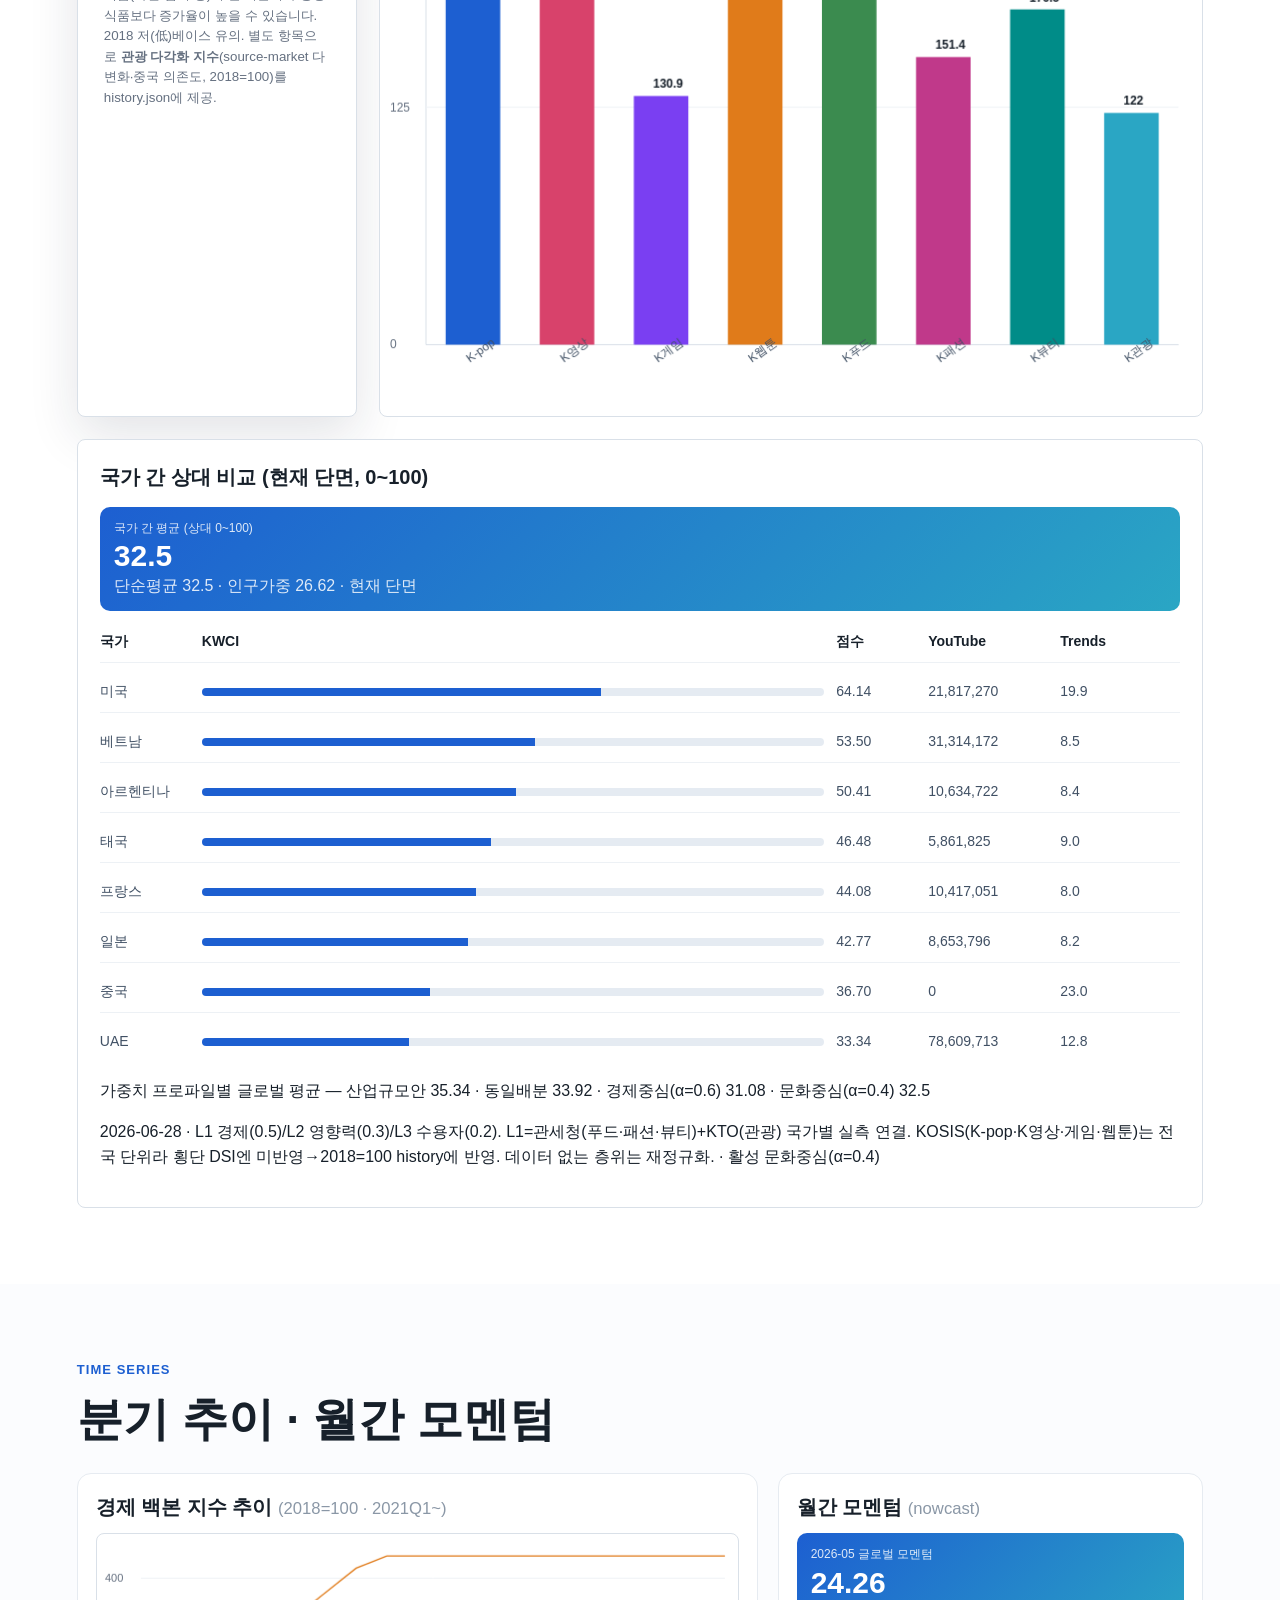
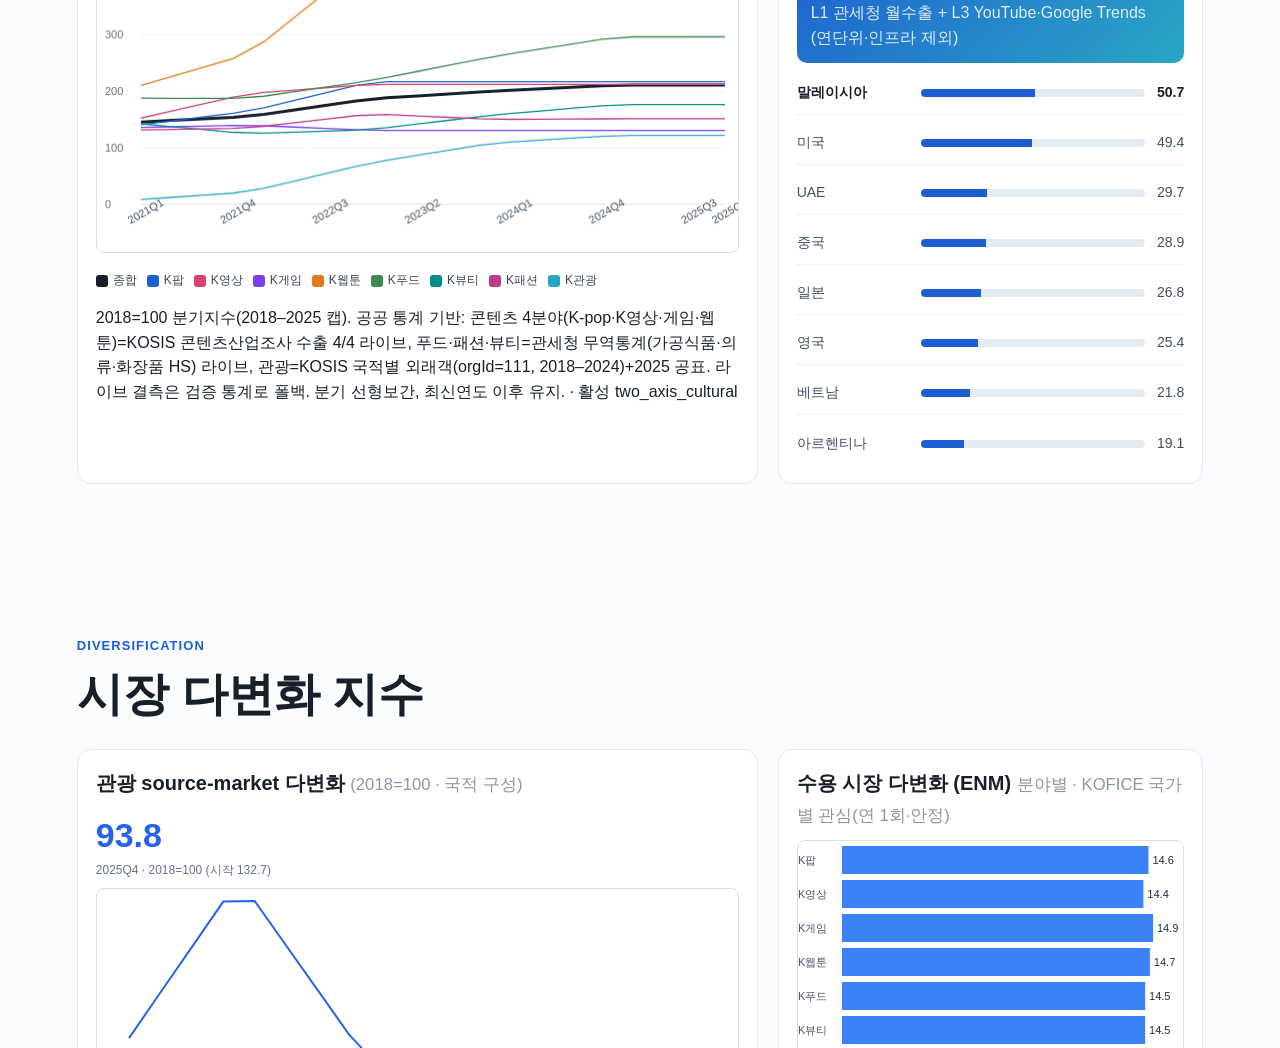
==== commit d5312676: "Align dashboard weight profile display" ====
--- a/index.html
+++ b/index.html
@@ -60,8 +60,8 @@
         </div>
         <div class="layer-grid">
           <div><b>L1</b><span>경제지표</span></div>
-          <div><b>L2</b><span>플랫폼 데이터</span></div>
-          <div><b>L3</b><span>정성 아카이브</span></div>
+          <div><b>L2</b><span>영향력</span></div>
+          <div><b>L3</b><span>수용자 반응</span></div>
         </div>
       </div>
     </section>
@@ -89,7 +89,7 @@
       <div class="domain-layout">
         <article class="domain-detail" aria-live="polite"></article>
         <aside class="weight-panel">
-          <h3>초기 가중치</h3>
+          <h3>도메인 가중치</h3>
           <div class="weight-list"></div>
         </aside>
       </div>
@@ -107,13 +107,13 @@
           <span>Step 1</span>
           <h3>원시 지표 정규화</h3>
           <code>x_norm = (x_t - x_min) / (x_max - x_min) × 100</code>
-          <p>2018Q1부터 현재까지의 시계열을 0-100 구간으로 변환합니다.</p>
+          <p>시계열은 2018=100 기준연도 지수로, 국가 간 현재 단면은 0-100 상대점수로 분리합니다.</p>
         </article>
         <article>
           <span>Step 2</span>
           <h3>DSI 산출</h3>
           <code>DSI = .5L1 + .3L2 + .2L3</code>
-          <p>경제지표·플랫폼 데이터·정성 아카이브를 도메인별 서브 인덱스로 합산합니다.</p>
+          <p>경제지표·영향력·수용자 반응을 도메인별 서브 인덱스로 합산합니다.</p>
         </article>
         <article>
           <span>Step 3</span>
@@ -139,8 +139,8 @@
       </div>
       <div class="pipeline-track">
         <div><b>L1 경제지표</b><span>수출액, 매출, 관광수입, 시장 규모</span></div>
-        <div><b>L2 플랫폼 데이터</b><span>국가별 YouTube, Google Trends, KF API, OTT·차트 지표</span></div>
-        <div><b>L3 정성 아카이브</b><span>언론, 비평, 전시·수상, 연구팀 큐레이션 기록</span></div>
+        <div><b>L2 영향력</b><span>KF API, 플랫폼·차트·수상 지표</span></div>
+        <div><b>L3 수용자 반응</b><span>KOFICE, YouTube, Google Trends</span></div>
         <div><b>출력</b><span>국가 × 분기 × 도메인 패널과 KWCI 보고서</span></div>
       </div>
       <div class="source-grid"></div>
@@ -200,8 +200,14 @@
           <h2>시범 지수 보드</h2>
         </div>
         <label class="control">
-          <span>가중치: 경제중심(2축) 보기</span>
-          <input type="checkbox" id="diversityToggle">
+          <span>가중치 프로파일</span>
+          <select id="weightProfileSelect" aria-label="가중치 프로파일 선택">
+            <option value="active">활성 프로파일</option>
+            <option value="industry">산업규모안</option>
+            <option value="equal">동일배분</option>
+            <option value="two_axis_economic">경제중심(α=0.6)</option>
+            <option value="two_axis_cultural">문화중심(α=0.4)</option>
+          </select>
         </label>
       </div>
       <div class="dashboard-grid">
--- a/styles.css
+++ b/styles.css
@@ -440,6 +440,13 @@
   font-weight: 700;
 }
 
+.weight-row small {
+  display: block;
+  margin-top: 4px;
+  color: var(--muted);
+  font-size: 12px;
+}
+
 .bar {
   height: 10px;
   overflow: hidden;
@@ -592,10 +599,16 @@
   font-weight: 700;
 }
 
-.control input {
-  width: 22px;
-  height: 22px;
-  accent-color: var(--blue);
+.control select {
+  min-height: 38px;
+  border: 1px solid var(--line);
+  border-radius: 8px;
+  padding: 0 34px 0 12px;
+  color: #243143;
+  background: #fff;
+  font: inherit;
+  font-size: 14px;
+  cursor: pointer;
 }
 
 .dashboard-grid {
